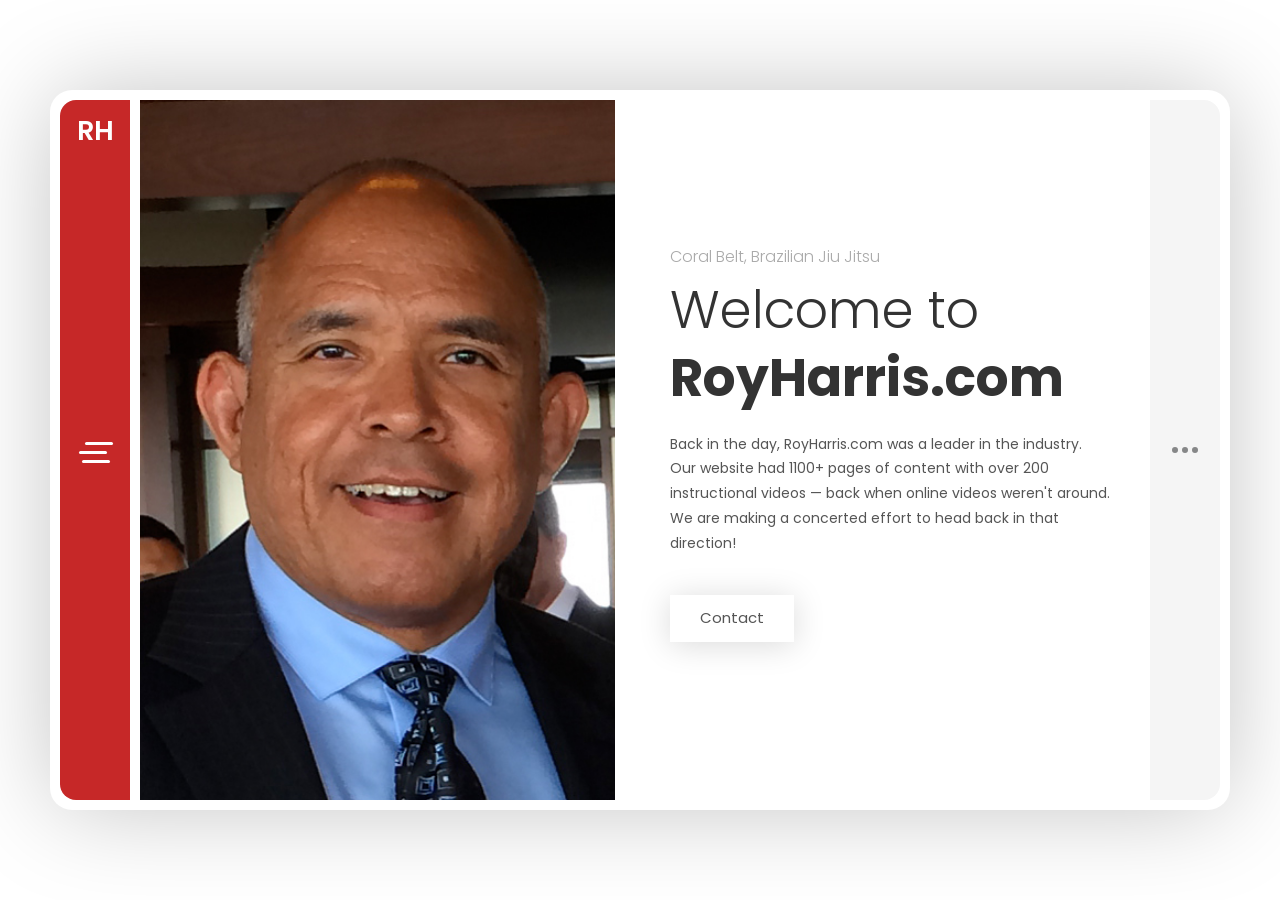
==== Alan - vCard Template/Light/2/index.html @ 93ac17ba "Roy Harris website - customized vCard template with deep crimson accent, real images, Vimeo videos, " ====
<!DOCTYPE html>
<html lang="en" class="no-js">
  <head>
    <meta charset="UTF-8" />
    <meta http-equiv="X-UA-Compatible" content="IE=edge"> 
    <title>Roy Harris | Martial Arts & Self-Defense</title>
    <meta name="viewport" content="width=device-width, initial-scale=1, maximum-scale=1, user-scalable=no">
    <meta name="description" content="Roy Harris - Coral Belt Brazilian Jiu Jitsu, Self-Defense Expert, and Kalis Ilustrisimo Practitioner. Private lessons, online coaching, and international seminars." />
    <meta name="keywords" content="roy harris, brazilian jiu jitsu, self-defense, kalis ilustrisimo, martial arts, private lessons, seminars" />
    <meta name="author" content="Roy Harris" />
    <link rel="shortcut icon" href="favicon.ico">

    <link rel="stylesheet" href="css/normalize.css" type="text/css">
    <link rel="stylesheet" href="css/bootstrap.min.css" type="text/css">
    <link rel="stylesheet" href="css/animations.css" type="text/css">
    <link rel="stylesheet" href="css/owl.carousel.css" type="text/css">
    <link rel="stylesheet" href="css/magnific-popup.css" type="text/css">
    <link rel="stylesheet" href="css/dlmenu.css" type="text/css">
    <link rel="stylesheet" href="css/main.css" type="text/css">
  </head>

  <body>

    <div class="lm-animated-bg"></div>
    
    <!-- Loading animation -->
    <div class="preloader">
      <div class="preloader-animation">
        <div class="preloader-spinner">
        </div>
      </div>
    </div>
    <!-- /Loading animation -->

    <!-- Page Wrapper -->
    <div class="page-wrapper bg-move-effect">
      <div class="page-content site-content">

        <!-- Site Header -->
        <header id="site_header" class="header">
          <div class="header-content">
            <!-- Menu Button Icon -->
            <div class="menu-button">
              <span></span>
              <span></span>
              <span></span>
            </div>
            <!-- /Menu Button Icon -->
                
            <!-- Personal Photo or Site Logo -->
            <!--<div class="header-photo">
              <a href="#">
                <img src="./img/profile_img.jpg" alt="image">
              </a>
            </div>-->
            <!-- /Personal Photo or Site Logo -->

            <!-- Text Logo -->
            <div class="header-titles">
              <a href="#">
                <h2>RH</h2>
              </a>
            </div>
            <!-- Text Logo -->
          </div>
          
          <!-- Site Main Menu & Profile Card -->
          <div class="site-menu profile-card-on flex-v-align dl-menuwrapper">
            <!-- Profile Card -->
            <div class="profile-card flex-v-align">
              <div class="profile-card-block">
                <!-- Profile Photo -->
                <div class="profile-img">
                  <a href="#">
                    <img src="./img/profile_img.jpg" alt="image">
                  </a>
                </div>
                <!-- /Profile Photo -->
                
                <!-- Profile Titles -->
                <a href="#">
                  <h3 class="site-title">Roy Harris</h3>
                </a>
                            
                <h5 class="site-subtitle">Coral Belt, Brazilian Jiu Jitsu</h5>
                <!-- /Profile Titles -->
                
                <!-- Social Links -->
                <div class="social-links">
                  <ul>
                    <li>
                      <a href="https://www.facebook.com/RoyHarrisBJJ/" target="_blank">
                        <i class="fab fa-facebook-f"></i>
                      </a>
                    </li>
                    
                    <li>
                      <a href="https://www.instagram.com/royharrisbjj/" target="_blank">
                        <i class="fab fa-instagram"></i>
                      </a>
                    </li>
                    
                    <li>
                      <a href="https://www.youtube.com/@RoyHarrisBJJ" target="_blank">
                        <i class="fab fa-youtube"></i>
                      </a>
                    </li>
                  </ul>
                </div>
                <!-- /Social Links -->
              </div>
            </div>
            <!-- /Profile Card -->

            <!-- Main Menu -->
            <ul class="alan-classic-menu main-menu dl-menu dl-menuopen">
              <li class="menu-item current-menu-item">
                <a href="index.html">About</a>
              </li>
              
              <li class="menu-item">
                <a href="services.html">Services</a>
              </li>

              <li class="menu-item">
                <a href="videos.html">Videos</a>
              </li>

              <li class="menu-item">
                <a href="blog.html">Blog</a>
              </li>

              <li class="menu-item">
                <a href="resources.html">Resources</a>
              </li>
              
              <li class="menu-item">
                <a href="contact.html">Contact</a>
              </li>
            </ul>
            <!-- /Main Menu -->
          </div>
          <!-- /Site Main Menu & Profile Card -->
        </header>
        <!-- /Site Header -->

        <!-- Right Sidebar -->
        <div class="r-sidebar">
          <div class="sidebar-button">
            <span></span>
            <span></span>
            <span></span>
          </div>
        </div>
        
        <div id="blog-sidebar" class="blog-sidebar">
          <div class="blog-sidebar-content clearfix">
            <div class="sidebar-item">
              <div class="sidebar-title">
                <h4>Recent Posts</h4>
              </div>
              <ul>
                <li>
                  <a href="https://www.royharris.com/jeet-kune-do-private-lesson-example-part-one/">Jeet Kune Do Private Lesson Example, Part One</a>
                </li>
              </ul>
            </div>

            <div class="sidebar-item">
              <div class="sidebar-title">
                <h4>Categories</h4>
              </div>
              
              <ul>
                <li class="cat-item">
                  <a href="#">Kalis Ilustrisimo</a>
                </li>
                
                <li class="cat-item">
                  <a href="#">Jeet Kune Do</a>
                </li>

                <li class="cat-item">
                  <a href="#">Brazilian Jiu Jitsu</a>
                </li>
                
                <li class="cat-item">
                  <a href="#">Arrest & Control</a>
                </li>

                <li class="cat-item">
                  <a href="#">Functional Fitness</a>
                </li>

                <li class="cat-item">
                  <a href="#">Self-Defense</a>
                </li>
              </ul>

            </div>

          </div>
        </div>
        <!-- /Right Sidebar -->

        <!-- Page Content -->
        <div class="content-area single-page-area" data-animation="animated-section-rotateRoomBottomIn">
          <div class="single-page-content">
            <div class="content-wrapper">
              <!-- About Me Section -->
              <section>      
                <div class="section-content vcentered home-page-third-style">

                  <div id="home_content_1" class="home-content">
                    <div class="row flex-v-align">
                      <div class="col-sm-12 without-padding col-md-6 col-lg-6">
                        <div class="home-photo">
                          <div class="hp-inner" style="background-image: url(./img/profile_img.jpg)"></div>
                        </div>
                      </div>


                      <div class="col-sm-12 col-md-6 col-lg-6">
                        <div class="home-text">
                          <div class="owl-carousel text-rotation">                                    
                            <div class="item">
                              <h4>Coral Belt, Brazilian Jiu Jitsu</h4>
                            </div>
                            
                            <div class="item">
                              <h4>Self-Defense Expert</h4>
                            </div>

                            <div class="item">
                              <h4>Kalis Ilustrisimo Practitioner</h4>
                            </div>
                          </div>
                          
                          <h1><span>Welcome to</span> RoyHarris.com</h1>
                          <p>Back in the day, RoyHarris.com was a leader in the industry. Our website had 1100+ pages of content with over 200 instructional videos — back when online videos weren't around. We are making a concerted effort to head back in that direction!</p>
                      
                          <div class="home-buttons">
                            <a href="contact.html" class="btn btn-secondary">Contact</a>
                          </div>
                        </div>
                      </div>
                    </div>
                  </div>
                </div>
              </section>
              <!-- /About Me Section -->

              <!-- What I DO / Services Section -->
              <section>
                <!-- Add White Space -->
                <div class="p-50"></div>
                <!-- /Add White Space -->

                <div class="row">
                  <div class="col-xs-12 col-sm-12">
                    <div class="block-title">
                      <h2>What I Do</h2>
                    </div>
                  </div>
                </div>

                <div class="row">
                  <div class="col-xs-12 col-sm-6">
                    <div class="info-list-w-icon">
                      <div class="info-block-w-icon">
                        <div class="ci-icon">
                          <i class="lnr lnr-star"></i>
                        </div>

                        <div class="ci-text">
                          <h4>Face-to-Face Lessons</h4>
                          <p>I teach private & semi-private lessons at my private training facility, in clients' homes as well as in their places of business.</p>
                        </div>
                      </div>
                    </div>

                    <div class="info-list-w-icon">
                      <div class="info-block-w-icon">
                        <div class="ci-icon">
                          <i class="lnr lnr-laptop-phone"></i>
                        </div>
                        
                        <div class="ci-text">
                          <h4>Online Lessons</h4>
                          <p>I teach private & semi-private lessons online through a variety of video formats (e.g. Messenger, Zoom, WhatsApp, etc.). Topic & length are always chosen by the client.</p>
                        </div>
                      </div>
                    </div>
                  </div>

                  <div class="col-xs-12 col-sm-6">
                    <div class="info-list-w-icon">
                      <div class="info-block-w-icon">
                        <div class="ci-icon">
                          <i class="lnr lnr-users"></i>
                        </div>

                        <div class="ci-text">
                          <h4>Local & International Seminars</h4>
                          <p>To date, I have taught 793 seminars in 24 countries — on JKD, Combatives, Arrest & Control, Jiu Jitsu, Kalis Ilustrisimo, etc.</p>
                        </div>
                      </div>
                    </div>

                    <div class="info-list-w-icon">
                      <div class="info-block-w-icon">
                        <div class="ci-icon">
                          <i class="lnr lnr-bubble"></i>
                        </div>

                        <div class="ci-text">
                          <h4>Consultations</h4>
                          <p>Consultations are done one-on-one as well as with larger groups. I address specific problems & together we come up with practical solutions.</p>
                        </div>
                      </div>
                    </div>
                  </div>
                </div>
              </section>
              <!-- /What I DO / Services Section -->

              <!-- Testimonials Section -->
              <section>
                <!-- Add White Space -->
                <div class="p-10"></div>
                <!-- /Add White Space -->

                <div class="row">
                  <div class="col-xs-12 col-sm-12">
                    <div class="block-title">
                      <h2>What Students & Clients Say</h2>
                    </div>
                  </div>
                </div>

                <div class="row">
                  <div class="col-xs-12 col-sm-12">        
                    <div id="testimonials_be6bf74" class="testimonials owl-carousel loop-off autoplay-off" data-mobile-items="1" data-tablet-items="2" data-items="2">

                      <div class="testimonial testimonial-item">
                        <div class="testimonial-content">
                          <div class="testimonial-picture">
                            <img src="./img/testimonials/testimonial-1.jpg" alt="Dan Inosanto"/>
                          </div>              

                          <div class="testimonial-text">
                            <p>I have had the privilege of training privately under ROY HARRIS on and off for the past 15 years. He has trained me in Brazilian Jiu Jitsu and in the ILUSTRISIMO SYSTEM of KALI. I found him a patient teacher and detailed instructor in both arts that he teaches. I would highly recommend him and his martial art material to anyone.</p>
                          </div>

                          <div class="testimonial-author-info">
                            <h5 class="testimonial-author">Dan Inosanto</h5>
                            <p class="testimonial-firm">
                              <a href="#" target="_blank">Head Instructor, Inosanto Academy</a>
                            </p>
                          </div>

                          <div class="testimonial-icon">
                            <i class="fa fa-quote-left"></i>
                          </div>

                          <div class="testimonial-icon-big">
                            <i class="fa fa-quote-right"></i>
                          </div>
                        </div>
                      </div>

                      <div class="testimonial testimonial-item">
                        <div class="testimonial-content">
                          <div class="testimonial-picture">
                            <img src="./img/testimonials/testimonial-2.jpg" alt="Jordan Mein"/>
                          </div>

                          <div class="testimonial-text">
                            <p>I have had the great opportunity to learn from Mr. Harris for the past 12 years through seminars, private lessons and MMA camps. I have implemented numerous of his training ideas and methods into my martial arts training regiment. These ideas and methods have made a positive impact on my martial arts journey.</p>
                          </div>

                          <div class="testimonial-author-info">
                            <h5 class="testimonial-author">Jordan Mein</h5>
                            <p class="testimonial-firm">
                              <a href="#" target="_blank">MMA Fighter, RITC, UFC and Bellator</a>
                            </p>
                          </div>

                          <div class="testimonial-icon">
                            <i class="fa fa-quote-left"></i>
                          </div>

                          <div class="testimonial-icon-big">
                              <i class="fa fa-quote-right"></i>
                          </div>
                        </div>
                      </div>

                      <div class="testimonial testimonial-item">
                        <div class="testimonial-content">
                          <div class="testimonial-picture">
                            <img src="./img/testimonials/testimonial-3.jpg" alt="Isis Torres"/>
                          </div>              

                          <div class="testimonial-text">
                            <p>As a female Jiu Jitsu practitioner, I often struggle in sparring because the majority of my training partners are bigger and stronger males. Trying to escape their hold-downs, control them from the major control positions, or finish them with a submission can be extremely difficult. But thanks to Mr. Harris's training and advice, I have made a lot of progress in this last year!</p>
                          </div>

                          <div class="testimonial-author-info">
                            <h5 class="testimonial-author">Isis Torres</h5>
                            <p class="testimonial-firm">
                              <a href="#" target="_blank">Owner, Chief Instructor, Sakura Jiu Jitsu Academy</a>
                            </p>
                          </div>

                          <div class="testimonial-icon">
                            <i class="fa fa-quote-left"></i>
                          </div>

                          <div class="testimonial-icon-big">
                            <i class="fa fa-quote-right"></i>
                          </div>
                        </div>
                      </div>

                    </div>

                  </div>
                </div>

              </section>
              <!-- /Testimonials Section -->

<!-- Clients Section Removed -->

              <!-- Fun Facts Section -->
              <section>
                <!-- Add White Space -->
                <div class="p-30"></div>
                <!-- /Add White Space -->

                <div class="row">
                  <div class="col-xs-12 col-sm-12">
                    <div class="block-title">
                      <h2>Fun Facts</h2>
                    </div>
                  </div>
                </div>

                <div class="row">
                  <div class="col-xs-12 col-sm-4">
                    <div class="fun-fact">
                      <div class="fun-fact-icon">
                        <i class="lnr lnr-graduation-hat"></i>
                      </div>
                      <span class="fun-fact-block-value">27</span>
                      <h4>Styles Trained</h4>
                    </div>
                  </div>

                  <div class="col-xs-12 col-sm-4">
                    <div class="fun-fact">
                      <div class="fun-fact-icon">
                        <i class="lnr lnr-users"></i>
                      </div>
                      <span class="fun-fact-block-value">793</span>
                      <h4>Seminars Taught</h4>
                    </div>
                  </div>

                  <div class="col-xs-12 col-sm-4">
                    <div class="fun-fact">
                      <div class="fun-fact-icon">
                        <i class="lnr lnr-earth"></i>
                      </div>
                      <span class="fun-fact-block-value">24</span>
                      <h4>Countries</h4>
                    </div>
                  </div>
                </div>
              </section>
              <!-- /Fun Facts Section -->
            
            </div>
          </div>

          <!-- /Footer -->
          <footer class="site-footer clearfix">
            <div class="footer-social">
              <ul class="footer-social-links">
                <li>
                  <a href="https://www.facebook.com/RoyHarrisBJJ/" target="_blank">Facebook</a>
                </li>
                <li>
                  <a href="https://www.instagram.com/royharrisbjj/" target="_blank">Instagram</a>
                </li>
                <li>
                  <a href="https://www.youtube.com/@RoyHarrisBJJ" target="_blank">YouTube</a>
                </li>
              </ul>
            </div>
        
            <div class="footer-copyrights">
              <p>&copy; 2024 Roy Harris. All Rights Reserved.</p>
            </div>
          </footer>
          <!-- /Footer -->
        </div>
        <!-- /Page Content -->
      </div>
    </div>
    <!-- /Page Wrapper -->

    <script src="js/jquery-2.1.3.min.js"></script>
    <script src="js/modernizr.custom.js"></script>
    <script src="js/imagesloaded.pkgd.min.js"></script>
    <script src='https://www.google.com/recaptcha/api.js'></script>
    <script src="js/bootstrap.min.js"></script>
    <script src='js/jquery.shuffle.min.js'></script>
    <script src='js/masonry.pkgd.min.js'></script>
    <script src='js/owl.carousel.min.js'></script>
    <script src="js/jquery.magnific-popup.min.js"></script>
    <script src="js/jquery.dlmenu.js"></script>
    <script src="js/validator.js"></script>
    <script src="js/main.js"></script>
  </body>
</html>
---- Alan - vCard Template/Light/2/css/animations.css ----
/* animation sets */

/* move from / to  */

.animated-section-moveToLeft {
	-webkit-animation: moveToLeft .6s ease both;
	animation: moveToLeft .6s ease both;
}

.animated-section-moveFromLeft {
	-webkit-animation: moveFromLeft .6s ease both;
	animation: moveFromLeft .6s ease both;
}

.animated-section-moveToRight {
	-webkit-animation: moveToRight .6s ease both;
	animation: moveToRight .6s ease both;
}

.animated-section-moveFromRight {
	-webkit-animation: moveFromRight .6s ease both;
	animation: moveFromRight .6s ease both;
}

.animated-section-moveToTop {
	-webkit-animation: moveToTop .6s ease both;
	animation: moveToTop .6s ease both;
}

.animated-section-moveFromTop {
	-webkit-animation: moveFromTop .6s ease both;
	animation: moveFromTop .6s ease both;
}

.animated-section-moveToBottom {
	-webkit-animation: moveToBottom .6s ease both;
	animation: moveToBottom .6s ease both;
}

.animated-section-moveFromBottom {
	-webkit-animation: moveFromBottom .6s ease both;
	animation: moveFromBottom .6s ease both;
}

/* fade */

.animated-section-fade {
	-webkit-animation: fade .7s ease both;
	animation: fade .7s ease both;
}

/* move from / to and fade */

.animated-section-moveToLeftFade {
	-webkit-animation: moveToLeftFade .7s ease both;
	animation: moveToLeftFade .7s ease both;
}

.animated-section-moveFromLeftFade {
	-webkit-animation: moveFromLeftFade .7s ease both;
	animation: moveFromLeftFade .7s ease both;
}

.animated-section-moveToRightFade {
	-webkit-animation: moveToRightFade .7s ease both;
	animation: moveToRightFade .7s ease both;
}

.animated-section-moveFromRightFade {
	-webkit-animation: moveFromRightFade .7s ease both;
	animation: moveFromRightFade .7s ease both;
}

.animated-section-moveToTopFade {
	-webkit-animation: moveToTopFade .7s ease both;
	animation: moveToTopFade .7s ease both;
}

.animated-section-moveFromTopFade {
	-webkit-animation: moveFromTopFade .7s ease both;
	animation: moveFromTopFade .7s ease both;
}

.animated-section-moveToBottomFade {
	-webkit-animation: moveToBottomFade .7s ease both;
	animation: moveToBottomFade .7s ease both;
}

.animated-section-moveFromBottomFade {
	-webkit-animation: moveFromBottomFade .7s ease both;
	animation: moveFromBottomFade .7s ease both;
}

/* move to with different easing */

.animated-section-moveToLeftEasing {
	-webkit-animation: moveToLeft .7s ease-in-out both;
	animation: moveToLeft .7s ease-in-out both;
}
.animated-section-moveToRightEasing {
	-webkit-animation: moveToRight .7s ease-in-out both;
	animation: moveToRight .7s ease-in-out both;
}
.animated-section-moveToTopEasing {
	-webkit-animation: moveToTop .7s ease-in-out both;
	animation: moveToTop .7s ease-in-out both;
}
.animated-section-moveToBottomEasing {
	-webkit-animation: moveToBottom .7s ease-in-out both;
	animation: moveToBottom .7s ease-in-out both;
}

/********************************* keyframes **************************************/

/* move from / to  */

@-webkit-keyframes moveToLeft {
	from { }
	to { -webkit-transform: translateX(-100%); }
}
@keyframes moveToLeft {
	from { }
	to { -webkit-transform: translateX(-100%); transform: translateX(-100%); }
}

@-webkit-keyframes moveFromLeft {
	from { -webkit-transform: translateX(-100%); }
}
@keyframes moveFromLeft {
	from { -webkit-transform: translateX(-100%); transform: translateX(-100%); }
}

@-webkit-keyframes moveToRight { 
	from { }
	to { -webkit-transform: translateX(100%); }
}
@keyframes moveToRight { 
	from { }
	to { -webkit-transform: translateX(100%); transform: translateX(100%); }
}

@-webkit-keyframes moveFromRight {
	from { -webkit-transform: translateX(100%); }
}
@keyframes moveFromRight {
	from { -webkit-transform: translateX(100%); transform: translateX(100%); }
}

@-webkit-keyframes moveToTop {
	from { }
	to { -webkit-transform: translateY(-100%); }
}
@keyframes moveToTop {
	from { }
	to { -webkit-transform: translateY(-100%); transform: translateY(-100%); }
}

@-webkit-keyframes moveFromTop {
	from { -webkit-transform: translateY(-100%); }
}
@keyframes moveFromTop {
	from { -webkit-transform: translateY(-100%); transform: translateY(-100%); }
}

@-webkit-keyframes moveToBottom {
	from { }
	to { -webkit-transform: translateY(100%); }
}
@keyframes moveToBottom {
	from { }
	to { -webkit-transform: translateY(100%); transform: translateY(100%); }
}

@-webkit-keyframes moveFromBottom {
	from { -webkit-transform: translateY(100%); }
}
@keyframes moveFromBottom {
	from { -webkit-transform: translateY(100%); transform: translateY(100%); }
}

/* fade */

@-webkit-keyframes fade {
	from { }
	to { opacity: 0.3; }
}
@keyframes fade {
	from { }
	to { opacity: 0.3; }
}

/* move from / to and fade */

@-webkit-keyframes moveToLeftFade {
	from { }
	to { opacity: 0.3; -webkit-transform: translateX(-100%); }
}
@keyframes moveToLeftFade {
	from { }
	to { opacity: 0.3; -webkit-transform: translateX(-100%); transform: translateX(-100%); }
}

@-webkit-keyframes moveFromLeftFade {
	from { opacity: 0.3; -webkit-transform: translateX(-100%); }
}
@keyframes moveFromLeftFade {
	from { opacity: 0.3; -webkit-transform: translateX(-100%); transform: translateX(-100%); }
}

@-webkit-keyframes moveToRightFade {
	from { }
	to { opacity: 0.3; -webkit-transform: translateX(100%); }
}
@keyframes moveToRightFade {
	from { }
	to { opacity: 0.3; -webkit-transform: translateX(100%); transform: translateX(100%); }
}

@-webkit-keyframes moveFromRightFade {
	from { opacity: 0.3; -webkit-transform: translateX(100%); }
}
@keyframes moveFromRightFade {
	from { opacity: 0.3; -webkit-transform: translateX(100%); transform: translateX(100%); }
}

@-webkit-keyframes moveToTopFade {
	from { }
	to { opacity: 0.3; -webkit-transform: translateY(-100%); }
}
@keyframes moveToTopFade {
	from { }
	to { opacity: 0.3; -webkit-transform: translateY(-100%); transform: translateY(-100%); }
}

@-webkit-keyframes moveFromTopFade {
	from { opacity: 0.3; -webkit-transform: translateY(-100%); }
}
@keyframes moveFromTopFade {
	from { opacity: 0.3; -webkit-transform: translateY(-100%); transform: translateY(-100%); }
}

@-webkit-keyframes moveToBottomFade {
	from { }
	to { opacity: 0.3; -webkit-transform: translateY(100%); }
}
@keyframes moveToBottomFade {
	from { }
	to { opacity: 0.3; -webkit-transform: translateY(100%); transform: translateY(100%); }
}

@-webkit-keyframes moveFromBottomFade {
	from { opacity: 0.3; -webkit-transform: translateY(100%); }
}
@keyframes moveFromBottomFade {
	from { opacity: 0.3; -webkit-transform: translateY(100%); transform: translateY(100%); }
}

/* scale and fade */

.animated-section-scaleDown {
	-webkit-animation: scaleDown .7s ease both;
	animation: scaleDown .7s ease both;
}

.animated-section-scaleUp {
	-webkit-animation: scaleUp .7s ease both;
	animation: scaleUp .7s ease both;
}

.animated-section-scaleUpDown {
	-webkit-animation: scaleUpDown .5s ease both;
	animation: scaleUpDown .5s ease both;
}

.animated-section-scaleDownUp {
	-webkit-animation: scaleDownUp .5s ease both;
	animation: scaleDownUp .5s ease both;
}

.animated-section-scaleDownCenter {
	-webkit-animation: scaleDownCenter .4s ease-in both;
	animation: scaleDownCenter .4s ease-in both;
}

.animated-section-scaleUpCenter {
	-webkit-animation: scaleUpCenter .4s ease-out both;
	animation: scaleUpCenter .4s ease-out both;
}

/********************************* keyframes **************************************/

/* scale and fade */

@-webkit-keyframes scaleDown {
	from { }
	to { opacity: 0; -webkit-transform: scale(.8); }
}
@keyframes scaleDown {
	from { }
	to { opacity: 0; -webkit-transform: scale(.8); transform: scale(.8); }
}

@-webkit-keyframes scaleUp {
	from { opacity: 0; -webkit-transform: scale(.8); }
}
@keyframes scaleUp {
	from { opacity: 0; -webkit-transform: scale(.8); transform: scale(.8); }
}

@-webkit-keyframes scaleUpDown {
	from { opacity: 0; -webkit-transform: scale(1.2); }
}
@keyframes scaleUpDown {
	from { opacity: 0; -webkit-transform: scale(1.2); transform: scale(1.2); }
}

@-webkit-keyframes scaleDownUp {
	from { }
	to { opacity: 0; -webkit-transform: scale(1.2); }
}
@keyframes scaleDownUp {
	from { }
	to { opacity: 0; -webkit-transform: scale(1.2); transform: scale(1.2); }
}

@-webkit-keyframes scaleDownCenter {
	from { }
	to { opacity: 0; -webkit-transform: scale(.7); }
}
@keyframes scaleDownCenter {
	from { }
	to { opacity: 0; -webkit-transform: scale(.7); transform: scale(.7); }
}

@-webkit-keyframes scaleUpCenter {
	from { opacity: 0; -webkit-transform: scale(.7); }
}
@keyframes scaleUpCenter {
	from { opacity: 0; -webkit-transform: scale(.7); transform: scale(.7); }
}

/* rotate sides first and scale */

.animated-section-rotateRightSideFirst {
	-webkit-transform-origin: 0% 50%;
	transform-origin: 0% 50%;
	-webkit-animation: rotateRightSideFirst .8s both ease-in;
	animation: rotateRightSideFirst .8s both ease-in;
}
.animated-section-rotateLeftSideFirst {
	-webkit-transform-origin: 100% 50%;
	transform-origin: 100% 50%;
	-webkit-animation: rotateLeftSideFirst .8s both ease-in;
	animation: rotateLeftSideFirst .8s both ease-in;
}
.animated-section-rotateTopSideFirst {
	-webkit-transform-origin: 50% 100%;
	transform-origin: 50% 100%;
	-webkit-animation: rotateTopSideFirst .8s both ease-in;
	animation: rotateTopSideFirst .8s both ease-in;
}
.animated-section-rotateBottomSideFirst {
	-webkit-transform-origin: 50% 0%;
	transform-origin: 50% 0%;
	-webkit-animation: rotateBottomSideFirst .8s both ease-in;
	animation: rotateBottomSideFirst .8s both ease-in;
}

/* flip */

.animated-section-flipOutRight {
	-webkit-transform-origin: 50% 50%;
	transform-origin: 50% 50%;
	-webkit-animation: flipOutRight .5s both ease-in;
	animation: flipOutRight .5s both ease-in;
}
.animated-section-flipInLeft {
	-webkit-transform-origin: 50% 50%;
	transform-origin: 50% 50%;
	-webkit-animation: flipInLeft .5s both ease-out;
	animation: flipInLeft .5s both ease-out;
}
.animated-section-flipOutLeft {
	-webkit-transform-origin: 50% 50%;
	transform-origin: 50% 50%;
	-webkit-animation: flipOutLeft .5s both ease-in;
	animation: flipOutLeft .5s both ease-in;
}
.animated-section-flipInRight {
	-webkit-transform-origin: 50% 50%;
	transform-origin: 50% 50%;
	-webkit-animation: flipInRight .5s both ease-out;
	animation: flipInRight .5s both ease-out;
}
.animated-section-flipOutTop {
	-webkit-transform-origin: 50% 50%;
	transform-origin: 50% 50%;
	-webkit-animation: flipOutTop .5s both ease-in;
	animation: flipOutTop .5s both ease-in;
}
.animated-section-flipInBottom {
	-webkit-transform-origin: 50% 50%;
	transform-origin: 50% 50%;
	-webkit-animation: flipInBottom .5s both ease-out;
	animation: flipInBottom .5s both ease-out;
}
.animated-section-flipOutBottom {
	-webkit-transform-origin: 50% 50%;
	transform-origin: 50% 50%;
	-webkit-animation: flipOutBottom .5s both ease-in;
	animation: flipOutBottom .5s both ease-in;
}
.animated-section-flipInTop {
	-webkit-transform-origin: 50% 50%;
	transform-origin: 50% 50%;
	-webkit-animation: flipInTop .5s both ease-out;
	animation: flipInTop .5s both ease-out;
}

/* rotate fall */

.animated-section-rotateFall {
	-webkit-transform-origin: 0% 0%;
	transform-origin: 0% 0%;
	-webkit-animation: rotateFall 1s both ease-in;
	animation: rotateFall 1s both ease-in;
}

/* rotate newspaper */
.animated-section-rotateOutNewspaper {
	-webkit-transform-origin: 50% 50%;
	transform-origin: 50% 50%;
	-webkit-animation: rotateOutNewspaper .5s both ease-in;
	animation: rotateOutNewspaper .5s both ease-in;
}
.animated-section-rotateInNewspaper {
	-webkit-transform-origin: 50% 50%;
	transform-origin: 50% 50%;
	-webkit-animation: rotateInNewspaper .5s both ease-out;
	animation: rotateInNewspaper .5s both ease-out;
}

/* push */
.animated-section-rotatePushLeft {
	-webkit-transform-origin: 0% 50%;
	transform-origin: 0% 50%;
	-webkit-animation: rotatePushLeft .8s both ease;
	animation: rotatePushLeft .8s both ease;
}
.animated-section-rotatePushRight {
	-webkit-transform-origin: 100% 50%;
	transform-origin: 100% 50%;
	-webkit-animation: rotatePushRight .8s both ease;
	animation: rotatePushRight .8s both ease;
}
.animated-section-rotatePushTop {
	-webkit-transform-origin: 50% 0%;
	transform-origin: 50% 0%;
	-webkit-animation: rotatePushTop .8s both ease;
	animation: rotatePushTop .8s both ease;
}
.animated-section-rotatePushBottom {
	-webkit-transform-origin: 50% 100%;
	transform-origin: 50% 100%;
	-webkit-animation: rotatePushBottom .8s both ease;
	animation: rotatePushBottom .8s both ease;
}

/* pull */
.animated-section-rotatePullRight {
	-webkit-transform-origin: 100% 50%;
	transform-origin: 100% 50%;
	-webkit-animation: rotatePullRight .5s both ease;
	animation: rotatePullRight .5s both ease;
}
.animated-section-rotatePullLeft {
	-webkit-transform-origin: 0% 50%;
	transform-origin: 0% 50%;
	-webkit-animation: rotatePullLeft .5s both ease;
	animation: rotatePullLeft .5s both ease;
}
.animated-section-rotatePullTop {
	-webkit-transform-origin: 50% 0%;
	transform-origin: 50% 0%;
	-webkit-animation: rotatePullTop .5s both ease;
	animation: rotatePullTop .5s both ease;
}
.animated-section-rotatePullBottom {
	-webkit-transform-origin: 50% 100%;
	transform-origin: 50% 100%;
	-webkit-animation: rotatePullBottom .5s both ease;
	animation: rotatePullBottom .5s both ease;
}

/* fold */
.animated-section-rotateFoldRight {
	-webkit-transform-origin: 0% 50%;
	transform-origin: 0% 50%;
	-webkit-animation: rotateFoldRight .7s both ease;
	animation: rotateFoldRight .7s both ease;
}
.animated-section-rotateFoldLeft {
	-webkit-transform-origin: 100% 50%;
	transform-origin: 100% 50%;
	-webkit-animation: rotateFoldLeft .7s both ease;
	animation: rotateFoldLeft .7s both ease;
}
.animated-section-rotateFoldTop {
	-webkit-transform-origin: 50% 100%;
	transform-origin: 50% 100%;
	-webkit-animation: rotateFoldTop .7s both ease;
	animation: rotateFoldTop .7s both ease;
}
.animated-section-rotateFoldBottom {
	-webkit-transform-origin: 50% 0%;
	transform-origin: 50% 0%;
	-webkit-animation: rotateFoldBottom .7s both ease;
	animation: rotateFoldBottom .7s both ease;
}

/* unfold */
.animated-section-rotateUnfoldLeft {
	-webkit-transform-origin: 100% 50%;
	transform-origin: 100% 50%;
	-webkit-animation: rotateUnfoldLeft .7s both ease;
	animation: rotateUnfoldLeft .7s both ease;
}
.animated-section-rotateUnfoldRight {
	-webkit-transform-origin: 0% 50%;
	transform-origin: 0% 50%;
	-webkit-animation: rotateUnfoldRight .7s both ease;
	animation: rotateUnfoldRight .7s both ease;
}
.animated-section-rotateUnfoldTop {
	-webkit-transform-origin: 50% 100%;
	transform-origin: 50% 100%;
	-webkit-animation: rotateUnfoldTop .7s both ease;
	animation: rotateUnfoldTop .7s both ease;
}
.animated-section-rotateUnfoldBottom {
	-webkit-transform-origin: 50% 0%;
	transform-origin: 50% 0%;
	-webkit-animation: rotateUnfoldBottom .7s both ease;
	animation: rotateUnfoldBottom .7s both ease;
}

/* room walls */
.animated-section-rotateRoomLeftOut {
	-webkit-transform-origin: 100% 50%;
	transform-origin: 100% 50%;
	-webkit-animation: rotateRoomLeftOut .8s both ease;
	animation: rotateRoomLeftOut .8s both ease;
}
.animated-section-rotateRoomLeftIn {
	-webkit-transform-origin: 0% 50%;
	transform-origin: 0% 50%;
	-webkit-animation: rotateRoomLeftIn .8s both ease;
	animation: rotateRoomLeftIn .8s both ease;
}
.animated-section-rotateRoomRightOut {
	-webkit-transform-origin: 0% 50%;
	transform-origin: 0% 50%;
	-webkit-animation: rotateRoomRightOut .8s both ease;
	animation: rotateRoomRightOut .8s both ease;
}
.animated-section-rotateRoomRightIn {
	-webkit-transform-origin: 100% 50%;
	transform-origin: 100% 50%;
	-webkit-animation: rotateRoomRightIn .8s both ease;
	animation: rotateRoomRightIn .8s both ease;
}
.animated-section-rotateRoomTopOut {
	-webkit-transform-origin: 50% 100%;
	transform-origin: 50% 100%;
	-webkit-animation: rotateRoomTopOut .8s both ease;
	animation: rotateRoomTopOut .8s both ease;
}
.animated-section-rotateRoomTopIn {
	-webkit-transform-origin: 50% 0%;
	transform-origin: 50% 0%;
	-webkit-animation: rotateRoomTopIn .8s both ease;
	animation: rotateRoomTopIn .8s both ease;
}
.animated-section-rotateRoomBottomOut {
	-webkit-transform-origin: 50% 0%;
	transform-origin: 50% 0%;
	-webkit-animation: rotateRoomBottomOut .8s both ease;
	animation: rotateRoomBottomOut .8s both ease;
}
.animated-section-rotateRoomBottomIn {
	-webkit-transform-origin: 50% 100%;
	transform-origin: 50% 100%;
	-webkit-animation: rotateRoomBottomIn .8s both ease;
	animation: rotateRoomBottomIn .8s both ease;
}

/* cube */
.animated-section-rotateCubeLeftOut {
	-webkit-transform-origin: 100% 50%;
	transform-origin: 100% 50%;
	-webkit-animation: rotateCubeLeftOut .6s both ease-in;
	animation: rotateCubeLeftOut .6s both ease-in;
}
.animated-section-rotateCubeLeftIn {
	-webkit-transform-origin: 0% 50%;
	transform-origin: 0% 50%;
	-webkit-animation: rotateCubeLeftIn .6s both ease-in;
	animation: rotateCubeLeftIn .6s both ease-in;
}
.animated-section-rotateCubeRightOut {
	-webkit-transform-origin: 0% 50%;
	transform-origin: 0% 50%;
	-webkit-animation: rotateCubeRightOut .6s both ease-in;
	animation: rotateCubeRightOut .6s both ease-in;
}
.animated-section-rotateCubeRightIn {
	-webkit-transform-origin: 100% 50%;
	transform-origin: 100% 50%;
	-webkit-animation: rotateCubeRightIn .6s both ease-in;
	animation: rotateCubeRightIn .6s both ease-in;
}
.animated-section-rotateCubeTopOut {
	-webkit-transform-origin: 50% 100%;
	transform-origin: 50% 100%;
	-webkit-animation: rotateCubeTopOut .6s both ease-in;
	animation: rotateCubeTopOut .6s both ease-in;
}
.animated-section-rotateCubeTopIn {
	-webkit-transform-origin: 50% 0%;
	transform-origin: 50% 0%;
	-webkit-animation: rotateCubeTopIn .6s both ease-in;
	animation: rotateCubeTopIn .6s both ease-in;
}
.animated-section-rotateCubeBottomOut {
	-webkit-transform-origin: 50% 0%;
	transform-origin: 50% 0%;
	-webkit-animation: rotateCubeBottomOut .6s both ease-in;
	animation: rotateCubeBottomOut .6s both ease-in;
}
.animated-section-rotateCubeBottomIn {
	-webkit-transform-origin: 50% 100%;
	transform-origin: 50% 100%;
	-webkit-animation: rotateCubeBottomIn .6s both ease-in;
	animation: rotateCubeBottomIn .6s both ease-in;
}

/* carousel */
.animated-section-rotateCarouselLeftOut {
	-webkit-transform-origin: 100% 50%;
	transform-origin: 100% 50%;
	-webkit-animation: rotateCarouselLeftOut .8s both ease;
	animation: rotateCarouselLeftOut .8s both ease;
}
.animated-section-rotateCarouselLeftIn {
	-webkit-transform-origin: 0% 50%;
	transform-origin: 0% 50%;
	-webkit-animation: rotateCarouselLeftIn .8s both ease;
	animation: rotateCarouselLeftIn .8s both ease;
}
.animated-section-rotateCarouselRightOut {
	-webkit-transform-origin: 0% 50%;
	transform-origin: 0% 50%;
	-webkit-animation: rotateCarouselRightOut .8s both ease;
	animation: rotateCarouselRightOut .8s both ease;
}
.animated-section-rotateCarouselRightIn {
	-webkit-transform-origin: 100% 50%;
	transform-origin: 100% 50%;
	-webkit-animation: rotateCarouselRightIn .8s both ease;
	animation: rotateCarouselRightIn .8s both ease;
}
.animated-section-rotateCarouselTopOut {
	-webkit-transform-origin: 50% 100%;
	transform-origin: 50% 100%;
	-webkit-animation: rotateCarouselTopOut .8s both ease;
	animation: rotateCarouselTopOut .8s both ease;
}
.animated-section-rotateCarouselTopIn {
	-webkit-transform-origin: 50% 0%;
	transform-origin: 50% 0%;
	-webkit-animation: rotateCarouselTopIn .8s both ease;
	animation: rotateCarouselTopIn .8s both ease;
}
.animated-section-rotateCarouselBottomOut {
	-webkit-transform-origin: 50% 0%;
	transform-origin: 50% 0%;
	-webkit-animation: rotateCarouselBottomOut .8s both ease;
	animation: rotateCarouselBottomOut .8s both ease;
}
.animated-section-rotateCarouselBottomIn {
	-webkit-transform-origin: 50% 100%;
	transform-origin: 50% 100%;
	-webkit-animation: rotateCarouselBottomIn .8s both ease;
	animation: rotateCarouselBottomIn .8s both ease;
}

/* sides */
.animated-section-rotateSidesOut {
	-webkit-transform-origin: -50% 50%;
	transform-origin: -50% 50%;
	-webkit-animation: rotateSidesOut .5s both ease-in;
	animation: rotateSidesOut .5s both ease-in;
}
.animated-section-rotateSidesIn {
	-webkit-transform-origin: 150% 50%;
	transform-origin: 150% 50%;
	-webkit-animation: rotateSidesIn .5s both ease-out;
	animation: rotateSidesIn .5s both ease-out;
}

/* slide */
.animated-section-rotateSlideOut {
	-webkit-animation: rotateSlideOut 1s both ease;
	animation: rotateSlideOut 1s both ease;
}
.animated-section-rotateSlideIn {
	-webkit-animation: rotateSlideIn 1s both ease;
	animation: rotateSlideIn 1s both ease;
}

/********************************* keyframes **************************************/

/* rotate sides first and scale */

@-webkit-keyframes rotateRightSideFirst {
	0% { }
	40% { -webkit-transform: rotateY(15deg); opacity: .8; -webkit-animation-timing-function: ease-out; }
	100% { -webkit-transform: scale(0.8) translateZ(-200px); opacity:0; }
}
@keyframes rotateRightSideFirst {
	0% { }
	40% { -webkit-transform: rotateY(15deg); transform: rotateY(15deg); opacity: .8; -webkit-animation-timing-function: ease-out; animation-timing-function: ease-out; }
	100% { -webkit-transform: scale(0.8) translateZ(-200px); transform: scale(0.8) translateZ(-200px); opacity:0; }
}

@-webkit-keyframes rotateLeftSideFirst {
	0% { }
	40% { -webkit-transform: rotateY(-15deg); opacity: .8; -webkit-animation-timing-function: ease-out; }
	100% { -webkit-transform: scale(0.8) translateZ(-200px); opacity:0; }
}
@keyframes rotateLeftSideFirst {
	0% { }
	40% { -webkit-transform: rotateY(-15deg); transform: rotateY(-15deg); opacity: .8; -webkit-animation-timing-function: ease-out; animation-timing-function: ease-out; }
	100% { -webkit-transform: scale(0.8) translateZ(-200px); transform: scale(0.8) translateZ(-200px); opacity:0; }
}

@-webkit-keyframes rotateTopSideFirst {
	0% { }
	40% { -webkit-transform: rotateX(15deg); opacity: .8; -webkit-animation-timing-function: ease-out; }
	100% { -webkit-transform: scale(0.8) translateZ(-200px); opacity:0; }
}
@keyframes rotateTopSideFirst {
	0% { }
	40% { -webkit-transform: rotateX(15deg); transform: rotateX(15deg); opacity: .8; -webkit-animation-timing-function: ease-out; animation-timing-function: ease-out; }
	100% { -webkit-transform: scale(0.8) translateZ(-200px); transform: scale(0.8) translateZ(-200px); opacity:0; }
}

@-webkit-keyframes rotateBottomSideFirst {
	0% { }
	40% { -webkit-transform: rotateX(-15deg); opacity: .8; -webkit-animation-timing-function: ease-out; }
	100% { -webkit-transform: scale(0.8) translateZ(-200px); opacity:0; }
}
@keyframes rotateBottomSideFirst {
	0% { }
	40% { -webkit-transform: rotateX(-15deg); transform: rotateX(-15deg); opacity: .8; -webkit-animation-timing-function: ease-out; animation-timing-function: ease-out; }
	100% { -webkit-transform: scale(0.8) translateZ(-200px); transform: scale(0.8) translateZ(-200px); opacity:0; }
}

/* flip */

@-webkit-keyframes flipOutRight {
	from { }
	to { -webkit-transform: translateZ(-1000px) rotateY(90deg); opacity: 0.2; }
}
@keyframes flipOutRight {
	from { }
	to { -webkit-transform: translateZ(-1000px) rotateY(90deg); transform: translateZ(-1000px) rotateY(90deg); opacity: 0.2; }
}

@-webkit-keyframes flipInLeft {
	from { -webkit-transform: translateZ(-1000px) rotateY(-90deg); opacity: 0.2; }
}
@keyframes flipInLeft {
	from { -webkit-transform: translateZ(-1000px) rotateY(-90deg); transform: translateZ(-1000px) rotateY(-90deg); opacity: 0.2; }
}

@-webkit-keyframes flipOutLeft {
	from { }
	to { -webkit-transform: translateZ(-1000px) rotateY(-90deg); opacity: 0.2; }
}
@keyframes flipOutLeft {
	from { }
	to { -webkit-transform: translateZ(-1000px) rotateY(-90deg); transform: translateZ(-1000px) rotateY(-90deg); opacity: 0.2; }
}

@-webkit-keyframes flipInRight {
	from { -webkit-transform: translateZ(-1000px) rotateY(90deg); opacity: 0.2; }
}
@keyframes flipInRight {
	from { -webkit-transform: translateZ(-1000px) rotateY(90deg); transform: translateZ(-1000px) rotateY(90deg); opacity: 0.2; }
}

@-webkit-keyframes flipOutTop {
	from { }
	to { -webkit-transform: translateZ(-1000px) rotateX(90deg); opacity: 0.2; }
}
@keyframes flipOutTop {
	from { }
	to { -webkit-transform: translateZ(-1000px) rotateX(90deg); transform: translateZ(-1000px) rotateX(90deg); opacity: 0.2; }
}

@-webkit-keyframes flipInBottom {
	from { -webkit-transform: translateZ(-1000px) rotateX(-90deg); opacity: 0.2; }
}
@keyframes flipInBottom {
	from { -webkit-transform: translateZ(-1000px) rotateX(-90deg); transform: translateZ(-1000px) rotateX(-90deg); opacity: 0.2; }
}

@-webkit-keyframes flipOutBottom {
	from { }
	to { -webkit-transform: translateZ(-1000px) rotateX(-90deg); opacity: 0.2; }
}
@keyframes flipOutBottom {
	from { }
	to { -webkit-transform: translateZ(-1000px) rotateX(-90deg); transform: translateZ(-1000px) rotateX(-90deg); opacity: 0.2; }
}

@-webkit-keyframes flipInTop {
	from { -webkit-transform: translateZ(-1000px) rotateX(90deg); opacity: 0.2; }
}
@keyframes flipInTop {
	from { -webkit-transform: translateZ(-1000px) rotateX(90deg); transform: translateZ(-1000px) rotateX(90deg); opacity: 0.2; }
}

/* fall */

@-webkit-keyframes rotateFall {
	0% { -webkit-transform: rotateZ(0deg); }
	20% { -webkit-transform: rotateZ(10deg); -webkit-animation-timing-function: ease-out; }
	40% { -webkit-transform: rotateZ(17deg); }
	60% { -webkit-transform: rotateZ(16deg); }
	100% { -webkit-transform: translateY(100%) rotateZ(17deg); }
}
@keyframes rotateFall {
	0% { -webkit-transform: rotateZ(0deg); transform: rotateZ(0deg); }
	20% { -webkit-transform: rotateZ(10deg); transform: rotateZ(10deg); -webkit-animation-timing-function: ease-out; animation-timing-function: ease-out; }
	40% { -webkit-transform: rotateZ(17deg); transform: rotateZ(17deg); }
	60% { -webkit-transform: rotateZ(16deg); transform: rotateZ(16deg); }
	100% { -webkit-transform: translateY(100%) rotateZ(17deg); transform: translateY(100%) rotateZ(17deg); }
}

/* newspaper */

@-webkit-keyframes rotateOutNewspaper {
	from { }
	to { -webkit-transform: translateZ(-3000px) rotateZ(360deg); opacity: 0; }
}
@keyframes rotateOutNewspaper {
	from { }
	to { -webkit-transform: translateZ(-3000px) rotateZ(360deg); transform: translateZ(-3000px) rotateZ(360deg); opacity: 0; }
}

@-webkit-keyframes rotateInNewspaper {
	from { -webkit-transform: translateZ(-3000px) rotateZ(-360deg); opacity: 0; }
}
@keyframes rotateInNewspaper {
	from { -webkit-transform: translateZ(-3000px) rotateZ(-360deg); transform: translateZ(-3000px) rotateZ(-360deg); opacity: 0; }
}

/* push */

@-webkit-keyframes rotatePushLeft {
	from { }
	to { opacity: 0; -webkit-transform: rotateY(90deg); }
}
@keyframes rotatePushLeft {
	from { }
	to { opacity: 0; -webkit-transform: rotateY(90deg); transform: rotateY(90deg); }
}

@-webkit-keyframes rotatePushRight {
	from { }
	to { opacity: 0; -webkit-transform: rotateY(-90deg); }
}
@keyframes rotatePushRight {
	from { }
	to { opacity: 0; -webkit-transform: rotateY(-90deg); transform: rotateY(-90deg); }
}

@-webkit-keyframes rotatePushTop {
	from { }
	to { opacity: 0; -webkit-transform: rotateX(-90deg); }
}
@keyframes rotatePushTop {
	from { }
	to { opacity: 0; -webkit-transform: rotateX(-90deg); transform: rotateX(-90deg); }
}

@-webkit-keyframes rotatePushBottom {
	from { }
	to { opacity: 0; -webkit-transform: rotateX(90deg); }
}
@keyframes rotatePushBottom {
	from { }
	to { opacity: 0; -webkit-transform: rotateX(90deg); transform: rotateX(90deg); }
}

/* pull */

@-webkit-keyframes rotatePullRight {
	from { opacity: 0; -webkit-transform: rotateY(-90deg); }
}
@keyframes rotatePullRight {
	from { opacity: 0; -webkit-transform: rotateY(-90deg); transform: rotateY(-90deg); }
}

@-webkit-keyframes rotatePullLeft {
	from { opacity: 0; -webkit-transform: rotateY(90deg); }
}
@keyframes rotatePullLeft {
	from { opacity: 0; -webkit-transform: rotateY(90deg); transform: rotateY(90deg); }
}

@-webkit-keyframes rotatePullTop {
	from { opacity: 0; -webkit-transform: rotateX(-90deg); }
}
@keyframes rotatePullTop {
	from { opacity: 0; -webkit-transform: rotateX(-90deg); transform: rotateX(-90deg); }
}

@-webkit-keyframes rotatePullBottom {
	from { opacity: 0; -webkit-transform: rotateX(90deg); }
}
@keyframes rotatePullBottom {
	from { opacity: 0; -webkit-transform: rotateX(90deg); transform: rotateX(90deg); }
}

/* fold */

@-webkit-keyframes rotateFoldRight {
	from { }
	to { opacity: 0; -webkit-transform: translateX(100%) rotateY(90deg); }
}
@keyframes rotateFoldRight {
	from { }
	to { opacity: 0; -webkit-transform: translateX(100%) rotateY(90deg); transform: translateX(100%) rotateY(90deg); }
}

@-webkit-keyframes rotateFoldLeft {
	from { }
	to { opacity: 0; -webkit-transform: translateX(-100%) rotateY(-90deg); }
}
@keyframes rotateFoldLeft {
	from { }
	to { opacity: 0; -webkit-transform: translateX(-100%) rotateY(-90deg); transform: translateX(-100%) rotateY(-90deg); }
}

@-webkit-keyframes rotateFoldTop {
	from { }
	to { opacity: 0; -webkit-transform: translateY(-100%) rotateX(90deg); }
}
@keyframes rotateFoldTop {
	from { }
	to { opacity: 0; -webkit-transform: translateY(-100%) rotateX(90deg); transform: translateY(-100%) rotateX(90deg); }
}

@-webkit-keyframes rotateFoldBottom {
	from { }
	to { opacity: 0; -webkit-transform: translateY(100%) rotateX(-90deg); }
}
@keyframes rotateFoldBottom {
	from { }
	to { opacity: 0; -webkit-transform: translateY(100%) rotateX(-90deg); transform: translateY(100%) rotateX(-90deg); }
}

/* unfold */

@-webkit-keyframes rotateUnfoldLeft {
	from { opacity: 0; -webkit-transform: translateX(-100%) rotateY(-90deg); }
}
@keyframes rotateUnfoldLeft {
	from { opacity: 0; -webkit-transform: translateX(-100%) rotateY(-90deg); transform: translateX(-100%) rotateY(-90deg); }
}

@-webkit-keyframes rotateUnfoldRight {
	from { opacity: 0; -webkit-transform: translateX(100%) rotateY(90deg); }
}
@keyframes rotateUnfoldRight {
	from { opacity: 0; -webkit-transform: translateX(100%) rotateY(90deg); transform: translateX(100%) rotateY(90deg); }
}

@-webkit-keyframes rotateUnfoldTop {
	from { opacity: 0; -webkit-transform: translateY(-100%) rotateX(90deg); }
}
@keyframes rotateUnfoldTop {
	from { opacity: 0; -webkit-transform: translateY(-100%) rotateX(90deg); transform: translateY(-100%) rotateX(90deg); }
}

@-webkit-keyframes rotateUnfoldBottom {
	from { opacity: 0; -webkit-transform: translateY(100%) rotateX(-90deg); }
}
@keyframes rotateUnfoldBottom {
	from { opacity: 0; -webkit-transform: translateY(100%) rotateX(-90deg); transform: translateY(100%) rotateX(-90deg); }
}

/* room walls */

@-webkit-keyframes rotateRoomLeftOut {
	from { }
	to { opacity: .3; -webkit-transform: translateX(-100%) rotateY(90deg); }
}
@keyframes rotateRoomLeftOut {
	from { }
	to { opacity: .3; -webkit-transform: translateX(-100%) rotateY(90deg); transform: translateX(-100%) rotateY(90deg); }
}

@-webkit-keyframes rotateRoomLeftIn {
	from { opacity: .3; -webkit-transform: translateX(100%) rotateY(-90deg); }
}
@keyframes rotateRoomLeftIn {
	from { opacity: .3; -webkit-transform: translateX(100%) rotateY(-90deg); transform: translateX(100%) rotateY(-90deg); }
}

@-webkit-keyframes rotateRoomRightOut {
	from { }
	to { opacity: .3; -webkit-transform: translateX(100%) rotateY(-90deg); }
}
@keyframes rotateRoomRightOut {
	from { }
	to { opacity: .3; -webkit-transform: translateX(100%) rotateY(-90deg); transform: translateX(100%) rotateY(-90deg); }
}

@-webkit-keyframes rotateRoomRightIn {
	from { opacity: .3; -webkit-transform: translateX(-100%) rotateY(90deg); }
}
@keyframes rotateRoomRightIn {
	from { opacity: .3; -webkit-transform: translateX(-100%) rotateY(90deg); transform: translateX(-100%) rotateY(90deg); }
}

@-webkit-keyframes rotateRoomTopOut {
	from { }
	to { opacity: .3; -webkit-transform: translateY(-100%) rotateX(-90deg); }
}
@keyframes rotateRoomTopOut {
	from { }
	to { opacity: .3; -webkit-transform: translateY(-100%) rotateX(-90deg); transform: translateY(-100%) rotateX(-90deg); }
}

@-webkit-keyframes rotateRoomTopIn {
	from { opacity: .3; -webkit-transform: translateY(100%) rotateX(90deg); }
}
@keyframes rotateRoomTopIn {
	from { opacity: .3; -webkit-transform: translateY(100%) rotateX(90deg); transform: translateY(100%) rotateX(90deg); }
}

@-webkit-keyframes rotateRoomBottomOut {
	from { }
	to { opacity: .3; -webkit-transform: translateY(100%) rotateX(90deg); }
}
@keyframes rotateRoomBottomOut {
	from { }
	to { opacity: .3; -webkit-transform: translateY(100%) rotateX(90deg); transform: translateY(100%) rotateX(90deg); }
}

@-webkit-keyframes rotateRoomBottomIn {
	from { opacity: .3; -webkit-transform: translateY(-100%) rotateX(-90deg); }
}
@keyframes rotateRoomBottomIn {
	from { opacity: .3; -webkit-transform: translateY(-100%) rotateX(-90deg); transform: translateY(-100%) rotateX(-90deg); }
}

/* cube */

@-webkit-keyframes rotateCubeLeftOut {
	0% { }
	50% { -webkit-animation-timing-function: ease-out;  -webkit-transform: translateX(-50%) translateZ(-200px) rotateY(-45deg); }
	100% { opacity: .3; -webkit-transform: translateX(-100%) rotateY(-90deg); }
}
@keyframes rotateCubeLeftOut {
	0% { }
	50% { -webkit-animation-timing-function: ease-out; animation-timing-function: ease-out;  -webkit-transform: translateX(-50%) translateZ(-200px) rotateY(-45deg);  transform: translateX(-50%) translateZ(-200px) rotateY(-45deg); }
	100% { opacity: .3; -webkit-transform: translateX(-100%) rotateY(-90deg); transform: translateX(-100%) rotateY(-90deg); }
}

@-webkit-keyframes rotateCubeLeftIn {
	0% { opacity: .3; -webkit-transform: translateX(100%) rotateY(90deg); }
	50% { -webkit-animation-timing-function: ease-out;  -webkit-transform: translateX(50%) translateZ(-200px) rotateY(45deg); }
}
@keyframes rotateCubeLeftIn {
	0% { opacity: .3; -webkit-transform: translateX(100%) rotateY(90deg); transform: translateX(100%) rotateY(90deg); }
	50% { -webkit-animation-timing-function: ease-out; animation-timing-function: ease-out;  -webkit-transform: translateX(50%) translateZ(-200px) rotateY(45deg);  transform: translateX(50%) translateZ(-200px) rotateY(45deg); }
}

@-webkit-keyframes rotateCubeRightOut {
	0% { }
	50% { -webkit-animation-timing-function: ease-out; -webkit-transform: translateX(50%) translateZ(-200px) rotateY(45deg); }
	100% { opacity: .3; -webkit-transform: translateX(100%) rotateY(90deg); }
}
@keyframes rotateCubeRightOut {
	0% { }
	50% { -webkit-animation-timing-function: ease-out; animation-timing-function: ease-out; -webkit-transform: translateX(50%) translateZ(-200px) rotateY(45deg); transform: translateX(50%) translateZ(-200px) rotateY(45deg); }
	100% { opacity: .3; -webkit-transform: translateX(100%) rotateY(90deg); transform: translateX(100%) rotateY(90deg); }
}

@-webkit-keyframes rotateCubeRightIn {
	0% { opacity: .3; -webkit-transform: translateX(-100%) rotateY(-90deg); }
	50% { -webkit-animation-timing-function: ease-out; -webkit-transform: translateX(-50%) translateZ(-200px) rotateY(-45deg); }
}
@keyframes rotateCubeRightIn {
	0% { opacity: .3; -webkit-transform: translateX(-100%) rotateY(-90deg); transform: translateX(-100%) rotateY(-90deg); }
	50% { -webkit-animation-timing-function: ease-out; animation-timing-function: ease-out; -webkit-transform: translateX(-50%) translateZ(-200px) rotateY(-45deg); transform: translateX(-50%) translateZ(-200px) rotateY(-45deg); }
}

@-webkit-keyframes rotateCubeTopOut {
	0% { }
	50% { -webkit-animation-timing-function: ease-out; -webkit-transform: translateY(-50%) translateZ(-200px) rotateX(45deg); }
	100% { opacity: .3; -webkit-transform: translateY(-100%) rotateX(90deg); }
}
@keyframes rotateCubeTopOut {
	0% {}
	50% { -webkit-animation-timing-function: ease-out; animation-timing-function: ease-out; -webkit-transform: translateY(-50%) translateZ(-200px) rotateX(45deg); transform: translateY(-50%) translateZ(-200px) rotateX(45deg); }
	100% { opacity: .3; -webkit-transform: translateY(-100%) rotateX(90deg); transform: translateY(-100%) rotateX(90deg); }
}

@-webkit-keyframes rotateCubeTopIn {
	0% { opacity: .3; -webkit-transform: translateY(100%) rotateX(-90deg); }
	50% { -webkit-animation-timing-function: ease-out; -webkit-transform: translateY(50%) translateZ(-200px) rotateX(-45deg); }
}
@keyframes rotateCubeTopIn {
	0% { opacity: .3; -webkit-transform: translateY(100%) rotateX(-90deg); transform: translateY(100%) rotateX(-90deg); }
	50% { -webkit-animation-timing-function: ease-out; animation-timing-function: ease-out; -webkit-transform: translateY(50%) translateZ(-200px) rotateX(-45deg); transform: translateY(50%) translateZ(-200px) rotateX(-45deg); }
}

@-webkit-keyframes rotateCubeBottomOut {
	0% { }
	50% { -webkit-animation-timing-function: ease-out; -webkit-transform: translateY(50%) translateZ(-200px) rotateX(-45deg); }
	100% { opacity: .3; -webkit-transform: translateY(100%) rotateX(-90deg); }
}
@keyframes rotateCubeBottomOut {
	0% { }
	50% { -webkit-animation-timing-function: ease-out; animation-timing-function: ease-out; -webkit-transform: translateY(50%) translateZ(-200px) rotateX(-45deg); transform: translateY(50%) translateZ(-200px) rotateX(-45deg); }
	100% { opacity: .3; -webkit-transform: translateY(100%) rotateX(-90deg); transform: translateY(100%) rotateX(-90deg); }
}

@-webkit-keyframes rotateCubeBottomIn {
	0% { opacity: .3; -webkit-transform: translateY(-100%) rotateX(90deg); }
	50% { -webkit-animation-timing-function: ease-out; -webkit-transform: translateY(-50%) translateZ(-200px) rotateX(45deg); }
}
@keyframes rotateCubeBottomIn {
	0% { opacity: .3; -webkit-transform: translateY(-100%) rotateX(90deg); transform: translateY(-100%) rotateX(90deg); }
	50% { -webkit-animation-timing-function: ease-out; animation-timing-function: ease-out; -webkit-transform: translateY(-50%) translateZ(-200px) rotateX(45deg); transform: translateY(-50%) translateZ(-200px) rotateX(45deg); }
}

/* carousel */

@-webkit-keyframes rotateCarouselLeftOut {
	from { }
	to { opacity: .3; -webkit-transform: translateX(-150%) scale(.4) rotateY(-65deg); }
}
@keyframes rotateCarouselLeftOut {
	from { }
	to { opacity: .3; -webkit-transform: translateX(-150%) scale(.4) rotateY(-65deg); transform: translateX(-150%) scale(.4) rotateY(-65deg); }
}

@-webkit-keyframes rotateCarouselLeftIn {
	from { opacity: .3; -webkit-transform: translateX(200%) scale(.4) rotateY(65deg); }
}
@keyframes rotateCarouselLeftIn {
	from { opacity: .3; -webkit-transform: translateX(200%) scale(.4) rotateY(65deg); transform: translateX(200%) scale(.4) rotateY(65deg); }
}

@-webkit-keyframes rotateCarouselRightOut {
	from { }
	to { opacity: .3; -webkit-transform: translateX(200%) scale(.4) rotateY(65deg); }
}
@keyframes rotateCarouselRightOut {
	from { }
	to { opacity: .3; -webkit-transform: translateX(200%) scale(.4) rotateY(65deg); transform: translateX(200%) scale(.4) rotateY(65deg); }
}

@-webkit-keyframes rotateCarouselRightIn {
	from { opacity: .3; -webkit-transform: translateX(-200%) scale(.4) rotateY(-65deg); }
}
@keyframes rotateCarouselRightIn {
	from { opacity: .3; -webkit-transform: translateX(-200%) scale(.4) rotateY(-65deg); transform: translateX(-200%) scale(.4) rotateY(-65deg); }
}

@-webkit-keyframes rotateCarouselTopOut {
	from { }
	to { opacity: .3; -webkit-transform: translateY(-200%) scale(.4) rotateX(65deg); }
}
@keyframes rotateCarouselTopOut {
	from { }
	to { opacity: .3; -webkit-transform: translateY(-200%) scale(.4) rotateX(65deg); transform: translateY(-200%) scale(.4) rotateX(65deg); }
}

@-webkit-keyframes rotateCarouselTopIn {
	from { opacity: .3; -webkit-transform: translateY(200%) scale(.4) rotateX(-65deg); }
}
@keyframes rotateCarouselTopIn {
	from { opacity: .3; -webkit-transform: translateY(200%) scale(.4) rotateX(-65deg); transform: translateY(200%) scale(.4) rotateX(-65deg); }
}

@-webkit-keyframes rotateCarouselBottomOut {
	from { }
	to { opacity: .3; -webkit-transform: translateY(200%) scale(.4) rotateX(-65deg); }
}
@keyframes rotateCarouselBottomOut {
	from { }
	to { opacity: .3; -webkit-transform: translateY(200%) scale(.4) rotateX(-65deg); transform: translateY(200%) scale(.4) rotateX(-65deg); }
}

@-webkit-keyframes rotateCarouselBottomIn {
	from { opacity: .3; -webkit-transform: translateY(-200%) scale(.4) rotateX(65deg); }
}
@keyframes rotateCarouselBottomIn {
	from { opacity: .3; -webkit-transform: translateY(-200%) scale(.4) rotateX(65deg); transform: translateY(-200%) scale(.4) rotateX(65deg); }
}

/* sides */

@-webkit-keyframes rotateSidesOut {
	from { }
	to { opacity: 0; -webkit-transform: translateZ(-500px) rotateY(90deg); }
}
@keyframes rotateSidesOut {
	from { }
	to { opacity: 0; -webkit-transform: translateZ(-500px) rotateY(90deg); transform: translateZ(-500px) rotateY(90deg); }
}

@-webkit-keyframes rotateSidesIn {
	from { opacity: 0; -webkit-transform: translateZ(-500px) rotateY(-90deg); }
}
@keyframes rotateSidesIn {
	from { opacity: 0; -webkit-transform: translateZ(-500px) rotateY(-90deg); transform: translateZ(-500px) rotateY(-90deg); }
}

/* slide */

@-webkit-keyframes rotateSlideOut {
	0% { }
	25% { opacity: .5; -webkit-transform: translateZ(-500px); }
	75% { opacity: .5; -webkit-transform: translateZ(-500px) translateX(-200%); }
	100% { opacity: .5; -webkit-transform: translateZ(-500px) translateX(-200%); }
}
@keyframes rotateSlideOut {
	0% { }
	25% { opacity: .5; -webkit-transform: translateZ(-500px); transform: translateZ(-500px); }
	75% { opacity: .5; -webkit-transform: translateZ(-500px) translateX(-200%); transform: translateZ(-500px) translateX(-200%); }
	100% { opacity: .5; -webkit-transform: translateZ(-500px) translateX(-200%); transform: translateZ(-500px) translateX(-200%); }
}

@-webkit-keyframes rotateSlideIn {
	0%, 25% { opacity: .5; -webkit-transform: translateZ(-500px) translateX(200%); }
	75% { opacity: .5; -webkit-transform: translateZ(-500px); }
	100% { opacity: 1; -webkit-transform: translateZ(0) translateX(0); }
}
@keyframes rotateSlideIn {
	0%, 25% { opacity: .5; -webkit-transform: translateZ(-500px) translateX(200%); transform: translateZ(-500px) translateX(200%); }
	75% { opacity: .5; -webkit-transform: translateZ(-500px); transform: translateZ(-500px); }
	100% { opacity: 1; -webkit-transform: translateZ(0) translateX(0); transform: translateZ(0) translateX(0); }
}

/* animation delay classes */

.animated-section-delay100 {
	-webkit-animation-delay: .1s;
	animation-delay: .1s;
}
.animated-section-delay180 {
	-webkit-animation-delay: .180s;
	animation-delay: .180s;
}
.animated-section-delay200 {
	-webkit-animation-delay: .2s;
	animation-delay: .2s;
}
.animated-section-delay300 {
	-webkit-animation-delay: .3s;
	animation-delay: .3s;
}
.animated-section-delay400 {
	-webkit-animation-delay: .4s;
	animation-delay: .4s;
}
.animated-section-delay500 {
	-webkit-animation-delay: .5s;
	animation-delay: .5s;
}
.animated-section-delay700 {
	-webkit-animation-delay: .7s;
	animation-delay: .7s;
}
.animated-section-delay1000 {
	-webkit-animation-delay: 1s;
	animation-delay: 1s;
}
---- Alan - vCard Template/Light/2/css/dlmenu.css ----
.dl-menuwrapper {
	width: 100%;
	float: left;
	position: relative;
	-webkit-perspective: 1000px;
	perspective: 1000px;
	-webkit-perspective-origin: 50% 200%;
	perspective-origin: 50% 200%;
}

.dl-menuwrapper ul {
	padding: 0;
	list-style: none;
	-webkit-transform-style: preserve-3d;
	transform-style: preserve-3d;
}

.dl-menuwrapper li {
	position: relative;
}

.dl-menuwrapper li:not(.dl-back) > a:not(:only-child):after {
	position: absolute;
    float: right;
    right: -15px;
    top: 50%;
    font-family: FontAwesome;
    margin-top: -12px;
    speak: none;
    -webkit-font-smoothing: antialiased;
    content: "\f105";
    z-index: 1;
}

.dl-back > a {
    background-color: #fcfcfc;
}

.dl-menuwrapper .dl-menu {
	margin: 0;
	width: 100%;
	opacity: 0;
	pointer-events: none;
	-webkit-transform: translateY(10px);
	transform: translateY(10px);
	-webkit-backface-visibility: hidden;
	backface-visibility: hidden;
}

.dl-menuwrapper .dl-menu.dl-menu-toggle {
	transition: all 0.3s ease;
}

.dl-menuwrapper .dl-menu.dl-menuopen {
	opacity: 1;
	pointer-events: auto;
	-webkit-transform: translateY(0px);
	transform: translateY(0px);
}

.dl-menuwrapper li .sub-menu {
	display: none;
	margin: 0;
}

/* 
When a submenu is openend, we will hide all li siblings.
For that we give a class to the parent menu called "dl-subview".
We also hide the submenu link. 
The opened submenu will get the class "dl-subviewopen".
All this is done for any sub-level being entered.
*/
.dl-menu.dl-subview li,
.dl-menu.dl-subview li.dl-subviewopen > a,
.dl-menu.dl-subview li.dl-subview > a {
	display: none;
}

.dl-menu.dl-subview li.dl-subview,
.dl-menu.dl-subview li.dl-subview .sub-menu,
.dl-menu.dl-subview li.dl-subviewopen,
.dl-menu.dl-subview li.dl-subviewopen > .sub-menu,
.dl-menu.dl-subview li.dl-subviewopen > .sub-menu > li {
	display: block;
}

/* Dynamically added submenu outside of the menu context */
.dl-menuwrapper > .sub-menu {
	position: absolute;
	width: 100%;
	top: 50px;
	left: 0;
	margin: 0;
}

/* Animation classes for moving out and in */

.dl-menu.dl-animate-out-1 {
	-webkit-animation: MenuAnimOut1 0.4s;
	animation: MenuAnimOut1 0.4s;
}

.dl-menu.dl-animate-out-2 {
	-webkit-animation: MenuAnimOut2 0.3s ease-in-out;
	animation: MenuAnimOut2 0.3s ease-in-out;
}

.dl-menu.dl-animate-out-3 {
	-webkit-animation: MenuAnimOut3 0.4s ease;
	animation: MenuAnimOut3 0.4s ease;
}

.dl-menu.dl-animate-out-4 {
	-webkit-animation: MenuAnimOut4 0.4s ease;
	animation: MenuAnimOut4 0.4s ease;
}

.dl-menu.dl-animate-out-5 {
	-webkit-animation: MenuAnimOut5 0.4s ease;
	animation: MenuAnimOut5 0.4s ease;
}

@-webkit-keyframes MenuAnimOut1 {
	0% { }
	50% {
		-webkit-transform: translateZ(-250px) rotateY(30deg);
	}
	75% {
		-webkit-transform: translateZ(-372.5px) rotateY(15deg);
		opacity: .5;
	}
	100% {
		-webkit-transform: translateZ(-500px) rotateY(0deg);
		opacity: 0;
	}
}

@-webkit-keyframes MenuAnimOut2 {
	0% { }
	100% {
		-webkit-transform: translateX(-100%);
		opacity: 0;
	}
}

@-webkit-keyframes MenuAnimOut3 {
	0% { }
	100% {
		-webkit-transform: translateZ(300px);
		opacity: 0;
	}
}

@-webkit-keyframes MenuAnimOut4 {
	0% { }
	100% {
		-webkit-transform: translateZ(-300px);
		opacity: 0;
	}
}

@-webkit-keyframes MenuAnimOut5 {
	0% { }
	100% {
		-webkit-transform: translateY(40%);
		opacity: 0;
	}
}

@keyframes MenuAnimOut1 {
	0% { }
	50% {
		-webkit-transform: translateZ(-250px) rotateY(30deg);
		transform: translateZ(-250px) rotateY(30deg);
	}
	75% {
		-webkit-transform: translateZ(-372.5px) rotateY(15deg);
		transform: translateZ(-372.5px) rotateY(15deg);
		opacity: .5;
	}
	100% {
		-webkit-transform: translateZ(-500px) rotateY(0deg);
		transform: translateZ(-500px) rotateY(0deg);
		opacity: 0;
	}
}

@keyframes MenuAnimOut2 {
	0% { }
	100% {
		-webkit-transform: translateX(-100%);
		transform: translateX(-100%);
		opacity: 0;
	}
}

@keyframes MenuAnimOut3 {
	0% { }
	100% {
		-webkit-transform: translateZ(300px);
		transform: translateZ(300px);
		opacity: 0;
	}
}

@keyframes MenuAnimOut4 {
	0% { }
	100% {
		-webkit-transform: translateZ(-300px);
		transform: translateZ(-300px);
		opacity: 0;
	}
}

@keyframes MenuAnimOut5 {
	0% { }
	100% {
		-webkit-transform: translateY(40%);
		transform: translateY(40%);
		opacity: 0;
	}
}

.dl-menu.dl-animate-in-1 {
	-webkit-animation: MenuAnimIn1 0.3s;
	animation: MenuAnimIn1 0.3s;
}

.dl-menu.dl-animate-in-2 {
	-webkit-animation: MenuAnimIn2 0.3s ease-in-out;
	animation: MenuAnimIn2 0.3s ease-in-out;
}

.dl-menu.dl-animate-in-3 {
	-webkit-animation: MenuAnimIn3 0.4s ease;
	animation: MenuAnimIn3 0.4s ease;
}

.dl-menu.dl-animate-in-4 {
	-webkit-animation: MenuAnimIn4 0.4s ease;
	animation: MenuAnimIn4 0.4s ease;
}

.dl-menu.dl-animate-in-5 {
	-webkit-animation: MenuAnimIn5 0.4s ease;
	animation: MenuAnimIn5 0.4s ease;
}

@-webkit-keyframes MenuAnimIn1 {
	0% {
		-webkit-transform: translateZ(-500px) rotateY(0deg);
		opacity: 0;
	}
	20% {
		-webkit-transform: translateZ(-250px) rotateY(30deg);
		opacity: 0.5;
	}
	100% {
		-webkit-transform: translateZ(0px) rotateY(0deg);
		opacity: 1;
	}
}

@-webkit-keyframes MenuAnimIn2 {
	0% {
		-webkit-transform: translateX(-100%);
		opacity: 0;
	}
	100% {
		-webkit-transform: translateX(0px);
		opacity: 1;
	}
}

@-webkit-keyframes MenuAnimIn3 {
	0% {
		-webkit-transform: translateZ(300px);
		opacity: 0;
	}
	100% {
		-webkit-transform: translateZ(0px);
		opacity: 1;
	}
}

@-webkit-keyframes MenuAnimIn4 {
	0% {
		-webkit-transform: translateZ(-300px);
		opacity: 0;
	}
	100% {
		-webkit-transform: translateZ(0px);
		opacity: 1;
	}
}

@-webkit-keyframes MenuAnimIn5 {
	0% {
		-webkit-transform: translateY(40%);
		opacity: 0;
	}
	100% {
		-webkit-transform: translateY(0);
		opacity: 1;
	}
}

@keyframes MenuAnimIn1 {
	0% {
		-webkit-transform: translateZ(-500px) rotateY(0deg);
		transform: translateZ(-500px) rotateY(0deg);
		opacity: 0;
	}
	20% {
		-webkit-transform: translateZ(-250px) rotateY(30deg);
		transform: translateZ(-250px) rotateY(30deg);
		opacity: 0.5;
	}
	100% {
		-webkit-transform: translateZ(0px) rotateY(0deg);
		transform: translateZ(0px) rotateY(0deg);
		opacity: 1;
	}
}

@keyframes MenuAnimIn2 {
	0% {
		-webkit-transform: translateX(-100%);
		transform: translateX(-100%);
		opacity: 0;
	}
	100% {
		-webkit-transform: translateX(0px);
		transform: translateX(0px);
		opacity: 1;
	}
}

@keyframes MenuAnimIn3 {
	0% {
		-webkit-transform: translateZ(300px);
		transform: translateZ(300px);
		opacity: 0;
	}
	100% {
		-webkit-transform: translateZ(0px);
		transform: translateZ(0px);
		opacity: 1;
	}
}

@keyframes MenuAnimIn4 {
	0% {
		-webkit-transform: translateZ(-300px);
		transform: translateZ(-300px);
		opacity: 0;
	}
	100% {
		-webkit-transform: translateZ(0px);
		transform: translateZ(0px);
		opacity: 1;
	}
}

@keyframes MenuAnimIn5 {
	0% {
		-webkit-transform: translateY(40%);
		transform: translateY(40%);
		opacity: 0;
	}
	100% {
		-webkit-transform: translateY(0);
		transform: translateY(0);
		opacity: 1;
	}
}

.dl-menuwrapper > .sub-menu.dl-animate-in-1 {
	-webkit-animation: SubMenuAnimIn1 0.4s ease;
	animation: SubMenuAnimIn1 0.4s ease;
}

.dl-menuwrapper > .sub-menu.dl-animate-in-2 {
	-webkit-animation: SubMenuAnimIn2 0.3s ease-in-out;
	animation: SubMenuAnimIn2 0.3s ease-in-out;
}

.dl-menuwrapper > .sub-menu.dl-animate-in-3 {
	-webkit-animation: SubMenuAnimIn3 0.4s ease;
	animation: SubMenuAnimIn3 0.4s ease;
}

.dl-menuwrapper > .sub-menu.dl-animate-in-4 {
	-webkit-animation: SubMenuAnimIn4 0.4s ease;
	animation: SubMenuAnimIn4 0.4s ease;
}

.dl-menuwrapper > .sub-menu.dl-animate-in-5 {
	-webkit-animation: SubMenuAnimIn5 0.4s ease;
	animation: SubMenuAnimIn5 0.4s ease;
}

@-webkit-keyframes SubMenuAnimIn1 {
	0% {
		-webkit-transform: translateX(50%);
		opacity: 0;
	}
	100% {
		-webkit-transform: translateX(0px);
		opacity: 1;
	}
}

@-webkit-keyframes SubMenuAnimIn2 {
	0% {
		-webkit-transform: translateX(100%);
		opacity: 0;
	}
	100% {
		-webkit-transform: translateX(0px);
		opacity: 1;
	}
}

@-webkit-keyframes SubMenuAnimIn3 {
	0% {
		-webkit-transform: translateZ(-300px);
		opacity: 0;
	}
	100% {
		-webkit-transform: translateZ(0px);
		opacity: 1;
	}
}

@-webkit-keyframes SubMenuAnimIn4 {
	0% {
		-webkit-transform: translateZ(300px);
		opacity: 0;
	}
	100% {
		-webkit-transform: translateZ(0px);
		opacity: 1;
	}
}

@-webkit-keyframes SubMenuAnimIn5 {
	0% {
		-webkit-transform: translateZ(-200px);
		opacity: 0;
	}
	100% {
		-webkit-transform: translateZ(0);
		opacity: 1;
	}
}

@keyframes SubMenuAnimIn1 {
	0% {
		-webkit-transform: translateX(50%);
		transform: translateX(50%);
		opacity: 0;
	}
	100% {
		-webkit-transform: translateX(0px);
		transform: translateX(0px);
		opacity: 1;
	}
}

@keyframes SubMenuAnimIn2 {
	0% {
		-webkit-transform: translateX(100%);
		transform: translateX(100%);
		opacity: 0;
	}
	100% {
		-webkit-transform: translateX(0px);
		transform: translateX(0px);
		opacity: 1;
	}
}

@keyframes SubMenuAnimIn3 {
	0% {
		-webkit-transform: translateZ(-300px);
		transform: translateZ(-300px);
		opacity: 0;
	}
	100% {
		-webkit-transform: translateZ(0px);
		transform: translateZ(0px);
		opacity: 1;
	}
}

@keyframes SubMenuAnimIn4 {
	0% {
		-webkit-transform: translateZ(300px);
		transform: translateZ(300px);
		opacity: 0;
	}
	100% {
		-webkit-transform: translateZ(0px);
		transform: translateZ(0px);
		opacity: 1;
	}
}

@keyframes SubMenuAnimIn5 {
	0% {
		-webkit-transform: translateZ(-200px);
		transform: translateZ(-200px);
		opacity: 0;
	}
	100% {
		-webkit-transform: translateZ(0);
		transform: translateZ(0);
		opacity: 1;
	}
}

.dl-menuwrapper > .sub-menu.dl-animate-out-1 {
	-webkit-animation: SubMenuAnimOut1 0.4s ease;
	animation: SubMenuAnimOut1 0.4s ease;
}

.dl-menuwrapper > .sub-menu.dl-animate-out-2 {
	-webkit-animation: SubMenuAnimOut2 0.3s ease-in-out;
	animation: SubMenuAnimOut2 0.3s ease-in-out;
}

.dl-menuwrapper > .sub-menu.dl-animate-out-3 {
	-webkit-animation: SubMenuAnimOut3 0.4s ease;
	animation: SubMenuAnimOut3 0.4s ease;
}

.dl-menuwrapper > .sub-menu.dl-animate-out-4 {
	-webkit-animation: SubMenuAnimOut4 0.4s ease;
	animation: SubMenuAnimOut4 0.4s ease;
}

.dl-menuwrapper > .sub-menu.dl-animate-out-5 {
	-webkit-animation: SubMenuAnimOut5 0.4s ease;
	animation: SubMenuAnimOut5 0.4s ease;
}

@-webkit-keyframes SubMenuAnimOut1 {
	0% {
		-webkit-transform: translateX(0%);
		opacity: 1;
	}
	100% {
		-webkit-transform: translateX(50%);
		opacity: 0;
	}
}

@-webkit-keyframes SubMenuAnimOut2 {
	0% {
		-webkit-transform: translateX(0%);
		opacity: 1;
	}
	100% {
		-webkit-transform: translateX(100%);
		opacity: 0;
	}
}

@-webkit-keyframes SubMenuAnimOut3 {
	0% {
		-webkit-transform: translateZ(0px);
		opacity: 1;
	}
	100% {
		-webkit-transform: translateZ(-300px);
		opacity: 0;
	}
}

@-webkit-keyframes SubMenuAnimOut4 {
	0% {
		-webkit-transform: translateZ(0px);
		opacity: 1;
	}
	100% {
		-webkit-transform: translateZ(300px);
		opacity: 0;
	}
}

@-webkit-keyframes SubMenuAnimOut5 {
	0% {
		-webkit-transform: translateZ(0);
		opacity: 1;
	}
	100% {
		-webkit-transform: translateZ(-200px);
		opacity: 0;
	}
}

@keyframes SubMenuAnimOut1 {
	0% {
		-webkit-transform: translateX(0%);
		transform: translateX(0%);
		opacity: 1;
	}
	100% {
		-webkit-transform: translateX(50%);
		transform: translateX(50%);
		opacity: 0;
	}
}

@keyframes SubMenuAnimOut2 {
	0% {
		-webkit-transform: translateX(0%);
		transform: translateX(0%);
		opacity: 1;
	}
	100% {
		-webkit-transform: translateX(100%);
		transform: translateX(100%);
		opacity: 0;
	}
}

@keyframes SubMenuAnimOut3 {
	0% {
		-webkit-transform: translateZ(0px);
		transform: translateZ(0px);
		opacity: 1;
	}
	100% {
		-webkit-transform: translateZ(-300px);
		transform: translateZ(-300px);
		opacity: 0;
	}
}

@keyframes SubMenuAnimOut4 {
	0% {
		-webkit-transform: translateZ(0px);
		transform: translateZ(0px);
		opacity: 1;
	}
	100% {
		-webkit-transform: translateZ(300px);
		transform: translateZ(300px);
		opacity: 0;
	}
}

@keyframes SubMenuAnimOut5 {
	0% {
		-webkit-transform: translateZ(0);
		transform: translateZ(0);
		opacity: 1;
	}
	100% {
		-webkit-transform: translateZ(-200px);
		transform: translateZ(-200px);
		opacity: 0;
	}
}

/* No JS Fallback */
.no-js .dl-menuwrapper .dl-menu {
	position: relative;
	opacity: 1;
	-webkit-transform: none;
	transform: none;
}

.no-js .dl-menuwrapper li .sub-menu {
	display: block;
}

.no-js .dl-menuwrapper li.dl-back {
	display: none;
}

.no-js .dl-menuwrapper li > a:not(:only-child) {
	background: rgba(0,0,0,0.1);
}

.no-js .dl-menuwrapper li > a:not(:only-child):after {
	content: '';
}

/* Colors for demos */
---- Alan - vCard Template/Light/2/css/main.css ----
/*
* Theme Name: Alan - Resume / CV / vCard HTML Template
* Author: lmpixels
* Author URL: http://themeforest.net/user/lmpixels
* Version: 1.0.0
*/

/* =============================================================================

1. General styles (Buttons, Inputs, Typography)
2. Page loadig animation
3. Page container
4. Site header (Panel with logo & navigation)
5. Site content
6. Pages
7. Sliders (testimonials & portfolio carousels)
8. Portfolio Full info page
9. Single Page Layout (Blog Post page ...)
10. Blog
11. 404 Page
12. Footer
13. Home page
14. Media Queries
15. Elements 

============================================================================= */

/* Google fonts */
@import url('https://fonts.googleapis.com/css?family=Poppins:200,200i,300,300i,400,400i,500,500i,600,600i,700,700i');

/* Linear Icons Font */
@import url('./fonts/linear-icons-font/style.css');

/* FontAwesome Free Icons Font */
@import url('./fonts/fontawesome-free-5.12.1-web/css/all.min.css');

@import url('./fonts/linecons/style.css');

/* ============================================================================= 
1. General styles
============================================================================= */

html {
  position: fixed;
  margin: 0;
  width: 100%;
  height: 100%;
  min-height: 100%;
  overflow: hidden;
}

body {
  position: fixed;
  margin: 0;
  width: 100%;
  height: 100%;
  min-height: 100%;
  scroll-behavior: smooth;
  text-rendering: optimizeSpeed;
  line-height: 1.5;
  font-size: 15px;
  font-family: 'Poppins', Helvetica, sans-serif;
  line-height: 1.65em;
  overflow: hidden;
  color: #555;
  background-repeat: no-repeat;
  background-position: center;
  background-position: 50% 50%;
  background-size: cover;
}

.add-prespective {
  -webkit-perspective: 1200px;
  -moz-perspective: 1200px;
  perspective: 1200px;
}

body.ajax-page-visible {
  overflow: hidden;
  -webkit-backface-visibility: hidden;
  -moz-backface-visibility: hidden;
  backface-visibility: hidden;
  -webkit-perspective: 1500px;
  -moz-perspective: 1500px;
  perspective: 1500px;
}

.transition {
  -webkit-transition: all .2s;
  -moz-transition: all .2s;
  -o-transition: all .2s;
  -ms-transition: all .2s;
  transition: all .2s;
}

a {
  color: #C62828;
  text-decoration: none;
  outline: none;
  -webkit-transition: all .3s ease-in-out;
  -moz-transition: all .3s ease-in-out;
  -o-transition: all .3s ease-in-out;
  -ms-transition: all .3s ease-in-out;
  transition: all .3s ease-in-out;
}

a:hover {
  color: #FF9800;
  text-decoration: none;
  outline: none;
}

a:focus {
  outline: 0;
  text-decoration: none;
}

h1, h2, h3, h4, h5, h6 {
    font-family: Poppins, Helvetica, sans-serif;
    font-weight: 600;
    font-style: normal;
    color: #333;
}

h1 {
  font-size: 32px;
}

h2 {
  font-size: 27px;
}

h3 {
  font-size: 21px;
}

h4 {
  font-size: 18px;
}

h5 {
  font-size: 16px;
}

h6 {
  font-size: 14px;
}

p {
    font-size: 14px;
    color: #555;
    margin: 0 0 10px;
}

p.lead {
  font-size: 18px;
  margin: 25px 0;
}

ol, ul {
    padding: 0 0 0 40px;
    margin: 1em 0;
}

ol ol, ol ul, ul ol, ul ul {
  margin: 1em 0;
}

dd {
    margin: 0 0 24px;
}

img {
  vertical-align: bottom;
  max-width: 100%;
  height: auto;
  border: 0;
  -ms-interpolation-mode: bicubic;
}

code {
  color: #ee4747;
}

kbd {
  background-color: #222;
  border-radius: 0;
}

.fw-page-builder-content .fw-container {
  padding-left: 0;
  padding-right: 0;
}

.mobile-visible {
  display: none;
  visibility: hidden;
}

.mobile-hidden {
  display: block;
  visibility: visible;
}

/* Form controls */
.contact-form {
  position: relative;
  z-index: 1;
}
.form-group {
  position: relative;
  margin: 0 0 21.5px;
}
.form-control,
.form-control:focus {
  height: 42px;
}

.form-control,
.form-control:focus,
.has-error .form-control,
.has-error .form-control:focus,
input[type="search"],
input[type="password"],
input[type="text"] {
  position: relative;
  border: 2px solid #ced4da;
  border-radius: 4px;
  display: block;
  font-size: 1em;
  margin: 0;
  padding: 10px 25px 10px 12px;
  width: 100%;
  min-width: 100%;
  background: 0 0;
  text-align: left;
  color: inherit;
  -webkit-box-shadow: none;
  -moz-box-shadow: none;
  box-shadow: none;
  outline: none;
  font-family: 'Poppins', Helvetica, sans-serif;
}

.form-control,
.form-control:focus,
.has-error .form-control,
.has-error .form-control:focus,
input[type="search"],
input[type="password"],
input[type="text"],
.header-search input.form-control {
  -webkit-transform: translateZ(0);
  -moz-transform: translateZ(0);
  transform: translateZ(0);
}

textarea.form-control, textarea.form-control:focus {
  height: auto;
}

.form-control + .form-control-border {
  content: "";
  position: absolute;
  z-index: -1;
  left: 0;
  right: 100%;
  bottom: 0;
  border-radius: 1;
  top: 0;
  opacity: 0;
  background: transparent !important;
  border: 1px solid #C62828;
  border-right-width: 0;
  height: 100%;
  -webkit-transition: all 0.3s ease-in-out;
  -moz-transition: all 0.3s ease-in-out;
  -o-transition: all 0.3s ease-in-out;
  -ms-transition: all 0.3s ease-in-out;
  transition: all 0.3s ease-in-out;
}

.form-control:focus + .form-control-border {
  left: 0;
  right: 0;
  height:100%;
  z-index: 1;
  opacity: 1;
  border-right-width: 1px;
}

.has-error .form-control + .form-control-border {
  border-color: #ff4c4c;
  background-color: transparent;
}

.form-group label {
  position: absolute;
  top: 10px;
  left: 15px;
  z-index: -1;
  color: #a5a6a7;
  transition: 0.3s;
}

.form-group:not(.form-group-checkbox) .form-control:focus ~ label,
.form-group.form-group-focus:not(.form-group-checkbox) .form-control ~ label {
  color: #C62828;
  top: -20px;
  left: 0;
  z-index: 1;
  font-size: 13px;
}

.form-control, .form-control:focus, .has-error .form-control, .has-error .form-control:focus, input[type="search"], input[type="password"], input[type="text"], .header-search input.form-control {
    -webkit-transform: translateZ(0);
    -moz-transform: translateZ(0);
    transform: translateZ(0);
}

/* Placeholders */
.form-control::-moz-placeholder {
  color: #adadac;
}

.form-control:-ms-input-placeholder {
  color: #adadac;
}

.form-control::-webkit-input-placeholder {
  color: #adadac;
}
/* /Placeholders */

.form-group .help-block {
  position: absolute;
  display: inline-block;
  padding: 0px 5px;
  right: 0;
  font-size: 0.8em;
  line-height: 1.75em;
  margin: -2px 0 0 10px;
  color: #fff;
  background: #ff4e4e;
  z-index: 1;
}

.form-group .help-block:after {
  content: " ";
  position: absolute;
  left: 5px;
  bottom: 100%;
  width: 0;
  height: 0;
  border-bottom: 10px solid #ff4e4e;
  border-right: 10px solid transparent;
}
.form-group .help-block:empty {
  display: none;
}

.form-group-with-icon i {
  position: absolute;
  font-size: 16px;
  top: 13px;
  right: 13px;
  color: #d6d7d8;
}

.form-group-with-icon.form-group-focus i {
  color: #C62828;
}

.form-group.form-group-w-checkbox {
  padding-top: 0;
  padding-bottom: 8px;
  margin-bottom: 17px;
}

.form-group-with-icon.form-group-w-checkbox {
  padding-top: 8px;
  padding-left: 52px;
  margin-bottom: 25px;
}

.form-group .form-control-checkbox + label,
.form-group.form-group-focus .form-control-checkbox + label {
  position: relative;
  display: inline;
  left: 0;
  top: 0;
  font-size: 1em;
  opacity: 1;
}

.form-group .form-control-checkbox,
.form-group.form-group-focus .form-control-checkbox {
  display: inline-block;
  width: auto;
  min-width: auto;
  height: auto;
  top: 2px;
}

.form-group.form-group-w-checkbox .help-block {
  top: 100%;
  left: 0;
  margin-left: 0;
}

.form-group.form-group-with-icon.form-group-w-checkbox .help-block {
  left: 52px;
}

.form-control ~ .form-control-border {
  content: "";
  position: absolute;
  z-index: -1;
  left: 0;
  right: 0;
  bottom: 0;
  border-radius: 4px;
  top: 0;
  opacity: 0;
  background: transparent;
  border: 2px solid #C62828;
  border-right-width: 0;
  height: 100%;
  -webkit-transition: all 0.3s ease-in-out;
  -moz-transition: all 0.3s ease-in-out;
  -o-transition: all 0.3s ease-in-out;
  -ms-transition: all 0.3s ease-in-out;
  transition: all 0.3s ease-in-out;
}

.form-control:focus ~ .form-control-border {
  left: 0;
  right: 0;
  height: 100%;
  z-index: 1;
  opacity: 1;
  border-right-width: 2px;
}

select,
select:focus,
select:active {
  padding: 5px;
  border: 2px solid #ced4da;
  font-family: inherit;
  border-radius: 0;
  color: inherit;
  outline: 0;
}

.has-error .form-control ~ .form-control-border,
.elementor .has-error .form-control ~ .form-control-border {
  border-color: #ff4c4c;
}
/* /Form controls */

.no-padding {
  padding: 0;
}

.subpage-block {
  margin-bottom: 30px;
}

.text-rotation {
  display: block;
}

.center {
  text-align: center;
}

figure {
  max-width: 100%;
}

.hidden {
  display: none;
  visibility: hidden;
}

pre {
  display: block;
  padding: 9.5px;
  margin: 0 0 10px;
  line-height: 1.42857143;
  color: #333;
  word-break: break-all;
  word-wrap: break-word;
  background-color: #f8f8f8;
  border: 1px solid #d8d8d8;
  border-radius: 5px;
}

/* buttons */
.btn-primary,
.btn-secondary,
button,
input[type="button"],
input[type="submit"],
.wp-block-button .wp-block-button__link,
.elementor .btn-primary,
.elementor .btn-secondary {
  display: inline-block;
  position: relative;
  padding: .93em 2em;
  margin-bottom: .75em;
  margin-right: .25em;
  font-size: 1em;
  line-height: 1.23;
  border: 0;
  outline: 0;
  border: 0;
  color: #fff;
  text-shadow: none;
  background-color: #C62828;
  border-radius: 0;
  font-family: 'Poppins', Helvetica, sans-serif;
  -webkit-transition: all 0.3s ease-in-out;
  -moz-transition: all 0.3s ease-in-out;
  -o-transition: all 0.3s ease-in-out;
  -ms-transition: all 0.3s ease-in-out;
  transition: all 0.3s ease-in-out;
  box-shadow: 0px 3px 32px 0px rgba(0,0,0,.15);
}

.btn-primary:last-child,
.btn-secondary:last-child,
button:last-child,
input[type="button"]:last-child,
input[type="submit"]:last-child,
.wp-block-button .wp-block-button__link:last-child {
  margin-right: 0;
}

.btn-primary:hover,
.btn-primary:focus,
button:hover,
button:focus,
.elementor .btn-primary:hover,
.elementor .btn-primary:focus,
input[type="button"]:hover,
input[type="button"]:focus,
input[type="submit"]:hover,
input[type="submit"]:focus {
  background-color: #111;
  color: #fff;
  border: 0;
}

.btn-secondary,
.elementor .btn-secondary {
  background-color: #fff;
  color: #555;
}

.btn-secondary:hover,
.btn-secondary:focus,
.elementor .btn-secondary:hover,
.elementor .btn-secondary:focus {
  color: #fff;
  background-color: #666768;
}

.mfp-container button {
  box-shadow: none;
}

button.mfp-close:hover, button.mfp-close:visited, button.mfp-close:focus, button.mfp-arrow:hover, button.mfp-arrow:visited, button.mfp-arrow:focus {
  border: 0;
}
/* / buttons */

.border-top {
  border-top: 2px solid #C62828;
}

.border-bottom {
  border-bottom: 2px solid #C62828;
}

/* Footer */
body > footer {
  position: fixed;
  bottom: 0;
  left: 0;
  right: 0;
}

/* copyrights block */
body > footer .copyrights {
  display: block;
  margin-bottom: 12px;
  text-align: center;
  font-size: 12px;
  color: #9e9e9e;
}
/* / copyrights block */
/* / Footer */

/* Alignment */

.alignleft {
  float: left;
  margin-right: 20px;
}

.alignright {
  float: right;
  margin-left: 20px;
}

.aligncenter {
  display: block;
  margin-left: auto;
  margin-right: auto;
}

.alignfull {
  margin-left: -100px;
  margin-right: -100px;
  min-width: calc(100% + 200px);
}

.alignwide {
  margin-left: -60px;
  margin-right: -60px;
  min-width: calc(100% + 120px);
}

blockquote.alignleft,
figure.wp-caption.alignleft,
img.alignleft {
  margin: 7px 24px 17px 0;
}

figure.wp-block-image,
.wp-block-image.alignnone {
  margin-top: 24px;
  margin-bottom: 24px;
}

blockquote.alignright,
figure.wp-caption.alignright,
img.alignright {
  margin: 7px 0 17px 24px;;
}

.wp-caption.alignright {
  margin: 7px 0 7px 14px;
}

blockquote.aligncenter {
  margin-top: 7px;
  margin-bottom: 7px;
}

img.aligncenter,
.wp-caption.aligncenter {
  margin-top: 24px;
  margin-bottom: 24px;
}

img.alignnone {
  margin-top: 14px;
  margin-bottom: 14px;
}

.site-content blockquote.alignleft,
.site-content blockquote.alignright {
  border-top: 1px solid rgba(0, 0, 0, 0.1);
  border-bottom: 1px solid rgba(0, 0, 0, 0.1);
  padding-top: 17px;
  width: 50%;
}

.site-content blockquote.alignleft p,
.site-content blockquote.alignright p {
  margin-bottom: 17px;
}

/* Assistive text */

.screen-reader-text {
  clip: rect(1px, 1px, 1px, 1px);
  position: absolute;
}

.screen-reader-text:focus {
  background-color: #f1f1f1;
  border-radius: 3px;
  box-shadow: 0 0 2px 2px rgba(0, 0, 0, 0.6);
  clip: auto;
  color: #21759b;
  display: block;
  font-size: 14px;
  font-weight: bold;
  height: auto;
  line-height: normal;
  padding: 15px 23px 14px;
  position: absolute;
  left: 5px;
  top: 5px;
  text-decoration: none;
  text-transform: none;
  width: auto;
  z-index: 100000; /* Above WP toolbar */
}

/* table */
table,
th,
td {
  border: 1px solid rgba(0, 0, 0, 0.1);
}

table {
  border-collapse: separate;
  border-spacing: 0;
  border-width: 1px 0 0 1px;
  margin-bottom: 24px;
  width: 100%;
}

caption,
th,
td {
  font-weight: normal;
  text-align: left;
}

th {
  border-width: 0 1px 1px 0;
  font-weight: bold;
  padding: .5em;
}

td {
  border-width: 0 1px 1px 0;
  padding: .5em;
}
/* /table */

.wp-block-separator {
  border: none;
  border-bottom: 2px solid #e5e5e5;
  margin: 1.65em auto;
}

.wp-block-separator.is-style-wide {
  border-bottom-width: 1px;
}

.wp-block-separator:not(.is-style-wide):not(.is-style-dots) {
  max-width: 100px;
}

pre.wp-block-verse {
  font-family: inherit;
  background: transparent;
  color: inherit;
  border: 0;
}

.vcentered {
  vertical-align: middle;
  width: 100%;
  align-items: center;
  display: flex;
  display: -ms-flexbox;
  -ms-flex-pack: center;
  justify-content: center;
  flex-direction: column;
  height: 100%;
  display: -webkit-box;
  display: -moz-box;
  display: -ms-flexbox;
  display: -webkit-flex;
  display: flex;
  -webkit-box-direction: normal;
  -moz-box-direction: normal;
  -webkit-box-orient: horizontal;
  -moz-box-orient: horizontal;
  -webkit-flex-direction: row;
  -ms-flex-direction: row;
  flex-direction: row;
  -webkit-flex-wrap: wrap;
  -ms-flex-wrap: wrap;
  flex-wrap: wrap;
  -webkit-box-pack: center;
  -moz-box-pack: center;
  -webkit-justify-content: center;
  -ms-flex-pack: center;
  justify-content: center;
  -webkit-align-content: stretch;
  -ms-flex-line-pack: stretch;
  align-content: stretch;
  -webkit-box-align: center;
  -moz-box-align: center;
  -webkit-align-items: center;
  -ms-flex-align: center;
  align-items: center;
  text-align: center;
}

.vcentered .row {
  width: 100%;
}

/* White Spaces */
.p-10 {
  padding-top: 10px;
}

.p-20 {
  padding-top: 20px;
}

.p-30 {
  padding-top: 30px;
}

.p-40 {
  padding-top: 40px;
}

.p-50 {
  padding-top: 50px;
}

.p-60 {
  padding-top: 60px;
}

.p-70 {
  padding-top: 70px;
}

.p-80 {
  padding-top: 80px;
}

.p-90 {
  padding-top: 90px;
}

.p-100 {
  padding-top: 100px;
}
/* /White Spaces */

.animated {
  -webkit-animation-duration: 1s;
  animation-duration: 1s;
  -webkit-animation-fill-mode: both;
  animation-fill-mode: both;
}

.flex-v-align {
  vertical-align: middle;
  width: 100%;
  min-height: 100%;
  align-items: center;
  display: flex;
  display: -ms-flexbox;
  -ms-flex-pack: center;
  justify-content: center;
  flex-direction: column;
  height: 100%;
  display: -webkit-box;
  display: -moz-box;
  display: -ms-flexbox;
  display: -webkit-flex;
  display: flex;
  -webkit-box-direction: normal;
  -moz-box-direction: normal;
  -webkit-box-orient: horizontal;
  -moz-box-orient: horizontal;
  -webkit-flex-direction: row;
  -ms-flex-direction: row;
  flex-direction: row;
  -webkit-flex-wrap: wrap;
  -ms-flex-wrap: wrap;
  flex-wrap: wrap;
  -webkit-box-pack: center;
  -moz-box-pack: center;
  -webkit-justify-content: center;
  -ms-flex-pack: center;
  justify-content: center;
  -webkit-align-content: stretch;
  -ms-flex-line-pack: stretch;
  align-content: stretch;
  -webkit-box-align: center;
  -moz-box-align: center;
  -webkit-align-items: center;
  -ms-flex-align: center;
  align-items: center;
  text-align: center;
  margin: 0;
}

.flex-v-align .flex-direction-reverse,
.flex-direction-reverse {
  flex-direction: row-reverse !important;
}



/* ============================================================================= 
2. Page loadig animation
============================================================================= */
.no-js .preloader,
.no-js .preloader-portfolio { 
  display: none;
}
.preloader,
.preloader-portfolio {
  position: fixed;
  left: 0px;
  top: 0px;
  width: 100%;
  height: 100%;
  z-index: 9999;
  background: #fff;
}

.preloader-animation {
  position: absolute;
  top: 50%;
  left: 50%;
  text-align: center;
  background-color: inherit;
  color: inherit;
  opacity: 1;
  transition: opacity 0.3s;
  transform: translate3d(-50%,-50%,0);
}

.preloader-spinner {
  width: 52px;
  height: 52px;
  margin: 100px auto;
  background-color: #C62828;

  border-radius: 100%;  
  -webkit-animation: sk-scaleout 1.0s infinite ease-in-out;
  animation: sk-scaleout 1.0s infinite ease-in-out;
}

@-webkit-keyframes sk-scaleout {
  0% { -webkit-transform: scale(0) }
  100% {
    -webkit-transform: scale(1.1);
    opacity: 0;
  }
}

@keyframes sk-scaleout {
  0% { 
    -webkit-transform: scale(0);
    transform: scale(0);
  } 100% {
    -webkit-transform: scale(1.1);
    transform: scale(1.1);
    opacity: 0;
  }
}


/* ============================================================================= 
3. Page container
============================================================================= */
/* --- Custom ScrollBar Customization --- */
.ps>.ps__scrollbar-y-rail {
  border-radius: 20px;
}

.ps>.ps__scrollbar-y-rail>.ps__scrollbar-y {
  background-color: #b5b6b7;
}

.ps:hover>.ps__scrollbar-y-rail:hover>.ps__scrollbar-y {
    background-color: #C62828;
}

.ps>.ps__scrollbar-y-rail {
  width: 10px;
}

.ps>.ps__scrollbar-y-rail:hover>.ps__scrollbar-y, .ps>.ps__scrollbar-y-rail:active>.ps__scrollbar-y,
.ps:hover.ps--in-scrolling.ps--y>.ps__scrollbar-y-rail>.ps__scrollbar-y,
.ps.ps--in-scrolling.ps--y>.ps__scrollbar-y-rail>.ps__scrollbar-y {
    width: 6px;
}
/* --- End Custom ScrollBar Customization --- */

.flex-v-align {
  vertical-align: middle;
  width: 100%;
  min-height: 100%;
  align-items: center;
  display: flex;
  display: -ms-flexbox;
  -ms-flex-pack: center;
  justify-content: center;
  flex-direction: column;
  height: 100%;
  display: -webkit-box;
  display: -moz-box;
  display: -ms-flexbox;
  display: -webkit-flex;
  display: flex;
  -webkit-box-direction: normal;
  -moz-box-direction: normal;
  -webkit-box-orient: horizontal;
  -moz-box-orient: horizontal;
  -webkit-flex-direction: row;
  -ms-flex-direction: row;
  flex-direction: row;
  -webkit-flex-wrap: wrap;
  -ms-flex-wrap: wrap;
  flex-wrap: wrap;
  -webkit-box-pack: center;
  -moz-box-pack: center;
  -webkit-justify-content: center;
  -ms-flex-pack: center;
  justify-content: center;
  -webkit-align-content: stretch;
  -ms-flex-line-pack: stretch;
  align-content: stretch;
  -webkit-box-align: center;
  -moz-box-align: center;
  -webkit-align-items: center;
  -ms-flex-align: center;
  align-items: center;
  text-align: center;
  margin: 0;
}

.page-wrapper {
  display: block;
  position: fixed;
  top: 0;
  bottom: 0;
  left: 0;
  right: 0;
  width: 100%;
  height: 100%;
  min-height: 100%;
  padding: 0 80px;
  overflow: hidden;
}

.page-content {
  position: relative;
  width: 100%;
  max-width: 1280px;
  min-height: 80vh;
  margin: 10vh auto;
  padding: 10px;
  background-color: #fff;
  -webkit-box-shadow: 0 0 100px -5px rgba(0,0,0,.25);
  -moz-box-shadow: 0 0 100px -5px rgba(0,0,0,.25);
  box-shadow: 0 0 100px -5px rgba(0,0,0,.25);
  border-radius: 22px;
  -webkit-backface-visibility: hidden;
  -moz-backface-visibility: hidden;
  backface-visibility: hidden;
  -webkit-perspective: 1500px;
  -moz-perspective: 1500px;
  perspective: 1500px;
}

.content-area {
  position: absolute;
  left: 90px;
  z-index: 2;
  background-color: transparent;
  height: calc(100% - 20px);
  width: 100%;
  max-width: calc(100% - 180px);
  overflow: auto;
  -webkit-backface-visibility: hidden;
  -moz-backface-visibility: hidden;
  backface-visibility: hidden;
  -webkit-transform: translate3d(0,0,0);
  -moz-transform: translate3d(0,0,0);
  transform: translate3d(0,0,0);
  -ms-transform: none;
}

.rsidebar-hidden .content-area {
  max-width: calc(100% - 104px);
}

.animated-sections {
  position: relative;
  height: 100%;
  -webkit-perspective: 1500px;
  -moz-perspective: 1500px;
  perspective: 1500px;
  -webkit-backface-visibility: hidden;
  -moz-backface-visibility: hidden;
  backface-visibility: hidden;
}

.animated-section {
  position: absolute;
  height: 100%;
  width: 100%;
  border-radius: 30px;
  padding: 0;
  opacity: 0;
  overflow: auto;
  visibility: hidden;
  -webkit-backface-visibility: hidden;
  -moz-backface-visibility: hidden;
  backface-visibility: hidden;
  -webkit-transform: translate3d(0,0,0);
  -moz-transform: translate3d(0,0,0);
  transform: translate3d(0,0,0);
  background-repeat: no-repeat;
  background-position: center;
  background-position: 50% 50%;
  background-size: cover;
}

.single-page-content {
  position: relative;
  width: 100%;
  min-height: calc(100% - 56px);
  padding: 0;
  overflow: auto;
  -webkit-backface-visibility: hidden;
  -moz-backface-visibility: hidden;
  backface-visibility: hidden;
  -webkit-transform: translate3d(0,0,0);
  -moz-transform: translate3d(0,0,0);
  transform: translate3d(0,0,0);
  -ms-transform: none;
  -webkit-transition: filter 0.2s ease-in-out;
  -moz-transition: filter 0.2s ease-in-out;
  -o-transition: filter 0.2s ease-in-out;
  -ms-transition: filter 0.2s ease-in-out;
  transition: filter 0.2s ease-in-out;
}

.animated-section > .section-content,
.single-page-content > .content-wrapper {
  padding: 50px;
  background-color: #fff;
  position: relative;
  height: auto;
  width: 100%;
  min-width: 100%;
  min-height: 100%;
  -webkit-transform: translate3d(0,0,0);
  -o-transform: translate3d(0,0,0);
  -moz-transform: translate3d(0,0,0);
  transform: translate3d(0,0,0);
  -ms-transform: none;
}

.animated-section > .section-content.without-paddings,
.single-page-content > .content-wrapper.without-paddings {
  padding: 0;
  overflow: hidden;
}

.without-paddings .elementor-column-gap-default>.elementor-row>.elementor-column>.elementor-element-populated {
  padding: 0 10px;
}


.section-active,
.no-js .animated-section {
  opacity: 1;
  overflow: auto;
  visibility: visible;
  z-index: 99;
}


/* ============================================================================= 
4. Site header (Panel with logo & navigation)
============================================================================= */
@media only screen and (min-width: 1025px) {
  .header {
    position: absolute;
  }

  .header-content {
    position: relative;
    display: inline-block;
    background-color: #C62828;
    float: left;
    width: 70px;
    height: 100%;
    max-height: calc(80vh - 20px);
    min-height: calc(80vh - 20px);
    text-align: center;
    padding: 0;
    margin-right: 10px;
    overflow: auto;
    border-top-left-radius: 16px;
    border-bottom-left-radius: 16px;
    z-index: 100;
  }

  .r-sidebar {
    position: relative;
    display: inline-block;
    background-color: #f5f5f5;
    float: right;
    width: 100%;
    max-width: 70px;
    height: 100%;
    max-height: calc(80vh - 20px);
    min-height: calc(80vh - 20px);
    text-align: center;
    padding: 0;
    margin-left: 10px;
    overflow: auto;
    border-top-right-radius: 16px;
    border-bottom-right-radius: 16px;
    z-index: 100;
  }

  .menu-toggle {
    display: none;
  }
}

.header-photo {
  position: relative;
  margin: 10px auto 0;
  z-index: 1;
}

.header-photo img {
  height: auto;
  width: auto;
  max-width: 50px;
}

.header-titles h2 {
  display: block;
  font-size: 27px;
  font-weight: 600;
  color: #fff;
  margin: 0 0 7px;
  padding-top: 15px;
  line-height: 1.2em;
}

.header-titles h4 {
  font-size: 18px;
  font-weight: 300;
  color: #fff;
  margin: 5px 0;
  line-height: 1.2em;
}

.social-links {
  margin: 15px 0 0;
}

.social-links ul {
  list-style: none;
  padding: 0;
  margin: 0;
}

.social-links ul li {
  display: inline-block;
}

.social-links ul li a {
  color: #a6a7a8;
  border-radius: 20px;
  font-size: 16px;
  padding: 0;
  height: 30px;
  width: 30px;
  display: block;
  line-height: 30px;
  text-align: center;
  opacity: .9;
}

.social-links ul li a:hover {
  opacity: 1;
}

.header-buttons {
  margin-top: 50px;
}

.header-buttons .btn-primary {
  background-color: transparent;
  color: #fff;
  border-color: #fff;
}

.header-buttons .btn-primary:hover {
  background-color: #fff;
  color: #C62828;
  border-color: #fff;
}

.header .copyrights {
  color: #fff;
  width: 380px;
  position: absolute;
  bottom: 0;
  left: 0;
  padding: 5px 10px 15px;
  line-height: 14px;
  font-size: 12px;
  text-align: center;
}

/* Menu Button */
.menu-button {
  position: absolute;
  display: block;
  width: 100%;
  height: 50px;
  top: calc(50% - 22px);
  line-height: 46px;
  text-align: center;
}

.menu-button {
  -webkit-transform: rotate(0deg);
  -moz-transform: rotate(0deg);
  -o-transform: rotate(0deg);
  transform: rotate(0deg);
  -webkit-transition: .5s ease-in-out;
  -moz-transition: .5s ease-in-out;
  -o-transition: .5s ease-in-out;
  transition: .5s ease-in-out;
  cursor: pointer;
}

.menu-button span {
  display: block;
  position: absolute;
  height: 3px;
  width: 40%;
  background: #fff;
  border-radius: 5px;
  opacity: 1;
  left: 19px;
  -webkit-transform: rotate(0deg);
  -moz-transform: rotate(0deg);
  -o-transform: rotate(0deg);
  transform: rotate(0deg);
  -webkit-transition: .25s ease-in-out;
  -moz-transition: .25s ease-in-out;
  -o-transition: .25s ease-in-out;
  transition: .25s ease-in-out;
}

.menu-button span:nth-child(1) {
  top: 14px;
  left: 25px;
  -webkit-transform-origin: left center;
  -moz-transform-origin: left center;
  -o-transform-origin: left center;
  transform-origin: left center;
}

.menu-button span:nth-child(2) {
  top: 23px;
  -webkit-transform-origin: left center;
  -moz-transform-origin: left center;
  -o-transform-origin: left center;
  transform-origin: left center;
}

.menu-button span:nth-child(3) {
  left: 22px;
  top: 32px;
  -webkit-transform-origin: left center;
  -moz-transform-origin: left center;
  -o-transform-origin: left center;
  transform-origin: left center;
}

.menu-button:not(.open):hover span {
  left: 21px;
}

.menu-button.open span:nth-child(1) {
  -webkit-transform: rotate(45deg);
  -moz-transform: rotate(45deg);
  -o-transform: rotate(45deg);
  transform: rotate(45deg);
  top: 11px;
}

.menu-button.open span:nth-child(2) {
  width: 0%;
  opacity: 0;
}

.menu-button.open span:nth-child(3) {
  -webkit-transform: rotate(-45deg);
  -moz-transform: rotate(-45deg);
  -o-transform: rotate(-45deg);
  transform: rotate(-45deg);
  top: 31px;
  left: 25px;
}

/* Main Menu */
.site-menu {
  position: absolute;
  background-color: #fff;
  height: calc(80vh - 20px);
  width: 100vw;
  max-width: 380px;
  z-index: 0;
  left: 0;
  opacity: 0;
  visibility: hidden;
  overflow: auto;
  -webkit-transition: all 0.22s ease-in-out;
  -moz-transition: all 0.22s ease-in-out;
  -o-transition: all 0.22s ease-in-out;
  -ms-transition: all 0.22s ease-in-out;
  transition: all 0.22s ease-in-out;
  box-shadow: 0px 3px 32px 0px rgba(0,0,0,.15);
}

.site-menu.open {
  visibility: visible;
  opacity: 1;
  left: 70px;
  z-index: 99;
}

.site-menu .main-menu {
  list-style: none;
  width: 100%;
  text-align: right;
  padding: 40px 45px;
  margin: 0;
}

.site-menu .main-menu li {
  position: relative;
  padding-right: 0;
  margin: 15px 0;
}

.site-menu .main-menu li a {
  position: relative;
  color: #333;
  font-size: 18px;
}

.site-menu .main-menu li a:before {
  content: '';
  display: block;
  position: absolute;
  width: 40px;
  height: 2px;
  top: calc(50% - 1px);
  left: -80px;
  background-color: #e6e7e8;
  opacity: 0;
  visibility: hidden;
  -webkit-transition: all 0.22s ease-in-out;
  -moz-transition: all 0.22s ease-in-out;
  -o-transition: all 0.22s ease-in-out;
  -ms-transition: all 0.22s ease-in-out;
  transition: all 0.22s ease-in-out;
}

.site-menu .main-menu li.dl-back a:before {
  display: none;
}

.site-menu .main-menu li.current-menu-item > a:before,
.site-menu .main-menu > li.current-menu-parent > a:before,
.site-menu .main-menu li:hover > a:before {
  opacity: 1;
  visibility: visible;
  left: -52px;
}

.dl-menuwrapper li:not(.dl-back) > a:not(:only-child):after {
  position: absolute;
  float: right;
  right: -20px;
  top: 50%;
  font-family: 'Linearicons-Free';
  speak: none;
  font-style: normal;
  font-weight: normal;
  font-variant: normal;
  text-transform: none;
  font-size: 13px;
  -webkit-font-smoothing: antialiased;
  -moz-osx-font-smoothing: grayscale;
  margin-top: -12px;
  content: "\e876";
  z-index: 0;
  opacity: .7;
  padding-left: 10px;
}

.dl-back > a {
  background-color: transparent;
}


/* Right Sidebar */
.sidebar-button {
  position: absolute;
  top: calc(50% - 25px);
  width: 100%;
  height: 50px;
  cursor: pointer;
}

.sidebar-button span {
  display: inline-block;
  background-color: #868788;
  border-radius: 10px;
  width: 6px;
  height: 6px;
  margin: 22px 0;
}

.sidebar-button span,
.sidebar-button span:hover;
.sidebar-button span:focus {
  outline: 0;
}

.sidebar-button.open span {
  display: block;
  position: absolute;
  height: 3px;
  width: 40%;
  border-radius: 5px;
  opacity: 1;
  left: 20px;
  -webkit-transform: rotate(0deg);
  -moz-transform: rotate(0deg);
  -o-transform: rotate(0deg);
  transform: rotate(0deg);
  -webkit-transition: .25s ease-in-out;
  -moz-transition: .25s ease-in-out;
  -o-transition: .25s ease-in-out;
  transition: .25s ease-in-out;
}

.sidebar-button.open span:nth-child(1) {
  -webkit-transform: rotate(45deg);
  -moz-transform: rotate(45deg);
  -o-transform: rotate(45deg);
  transform: rotate(45deg);
  top: 0;
}

.sidebar-button.open span:nth-child(2) {
  width: 0%;
  opacity: 0;
}

.sidebar-button.open span:nth-child(3) {
  -webkit-transform: rotate(-45deg);
  -moz-transform: rotate(-45deg);
  -o-transform: rotate(-45deg);
  transform: rotate(-45deg);
  top: 0;
  left: 20px;
}

.site-menu.profile-card-on {
  max-width: 650px;
}

.site-menu.profile-card-on .main-menu {
  width: 50%;
  margin-left: auto;
}

.profile-card {
  background-color: #fcfcfc;
  width: 50%;
  padding: 40px 45px;
  z-index: 1;
}

.profile-card .profile-img {
  display: block;
}

.profile-card-block .profile-img, .profile-card-block .profile-img img {
  height: auto;
  max-height: 120px;
  width: auto;
  max-width: 120px;
  border-radius: 150px;
  margin: 0 auto;
}

.profile-card-block .profile-img, .profile-card-block .profile-img img {
  height: auto;
  max-height: 120px;
  width: auto;
  max-width: 120px;
  border-radius: 150px;
  margin: 0 auto;
}

.profile-card h3.site-title {
  display: block;
  margin: 15px 0 0 !important;
  font-size: 27px;
}

.profile-card h5.site-subtitle {
  display: block;
  font-weight: 400;
  color: #9e9e9e;
  margin: 5px 0 0;
  font-size: 14px;
}

.sidebar-open .single-page-content {
  filter: blur(9px) opacity(0.5);
  -webkit-filter: blur(9px) opacity(0.5);
  -moz-filter: blur(9px) opacity(0.5);
  -o-filter: blur(9px) opacity(0.5);
  -ms-filter: blur(9px) opacity(0.5);
}

/* ============================================================================= 
5. Site content
============================================================================= */
.page-title {
  display: block;
  position: relative;
  margin: -10px 0 40px;
  text-align: center;
}

.page-title h1 {
  position: relative;
  display: inline-block;
  font-size: 50px;
  font-weight: 700;
  z-index: 1;
  margin: 0;
}

.page-title h1:after {
  position: relative;
  display: block;
  opacity: 1;
  content: '';
  height: 2px;
  width: 50px;
  margin: 10px auto;
  background-color: #e6e7e8;
  z-index: 0;
}

.page-title h1 span,
.page-title h2 span {
    color: #C62828;
}

.page-title .page-subtitle {
  display: block;
}

.page-title .page-subtitle h4 {
  display: inline-block;
  font-weight: 300;
  padding: 15px 0 0;
  font-size: 15px;
  margin: 0;
  opacity: 0.7;
}

.list-view .page-title {
  margin-bottom: 35px;
}

.elementor {
  margin-left: -10px;
  margin-right: -10px;
}

.page-layout {
  position: relative;
  min-height: 100%;
  height: 100%;
}
/* Page header */
.page-header {
  margin-top: 0;
}
/* /Page Header */

.content-page-with-sidebar .page-content {
  width: 100%;
}

.blog-sidebar {
  position: absolute;
  display: block;
  width: 320px;
  height: calc(80vh - 20px);
  z-index: 0;
  right: 0;
  background-color: #f5f5f5;
  padding: 0;
  float: none;
  z-index: 0;
  opacity: 0;
  visibility: hidden;
  -webkit-box-shadow: none;
  -moz-box-shadow: none;
  box-shadow: none;
  -webkit-transition: all 0.22s ease-in-out;
  -moz-transition: all 0.22s ease-in-out;
  -o-transition: all 0.22s ease-in-out;
  -ms-transition: all 0.22s ease-in-out;
  transition: all 0.22s ease-in-out;
  box-shadow: 0px 3px 32px 0px rgba(0,0,0,.15);
}

.blog-sidebar.open {
  opacity: 1;
  visibility: visible;
  z-index: 99;
  right: 80px;
}

.blog-sidebar .blog-sidebar-content {
  overflow: auto;
  height: 100%;
  padding: 20px;
}

.sidebar-toggle {
  position: absolute;
  display: block;
  width: 48px;
  height: 48px;
  line-height: 46px;
  text-align: center;
  background-color: #fcfcfc;
  left: -48px;
  font-size: 19px;
  top: 25px;
  border: 2px solid #d5d6d7;
  border-right-width: 0;
  border-top-left-radius: 10px;
  border-bottom-left-radius: 10px;
}

.sidebar-toggle {
  -webkit-transform: rotate(0deg);
  -moz-transform: rotate(0deg);
  -o-transform: rotate(0deg);
  transform: rotate(0deg);
  -webkit-transition: .5s ease-in-out;
  -moz-transition: .5s ease-in-out;
  -o-transition: .5s ease-in-out;
  transition: .5s ease-in-out;
  cursor: pointer;
}

.sidebar-toggle span {
  display: block;
  position: absolute;
  height: 2px;
  width: 40%;
  background: #555;
  border-radius: 5px;
  opacity: 1;
  left: 17px;
  -webkit-transform: rotate(0deg);
  -moz-transform: rotate(0deg);
  -o-transform: rotate(0deg);
  transform: rotate(0deg);
  -webkit-transition: .25s ease-in-out;
  -moz-transition: .25s ease-in-out;
  -o-transition: .25s ease-in-out;
  transition: .25s ease-in-out;
}

.sidebar-toggle span:before {
  content: '';
  width: 3px;
  height: 2px;
  background-color: #555;
  position: absolute;
  left: -4px;
  border-radius: 5px;
}

.sidebar-toggle.open span:before {
  left: -2px;
}

.sidebar-toggle span:nth-child(1) {
  top: 14px;
  -webkit-transform-origin: left center;
  -moz-transform-origin: left center;
  -o-transform-origin: left center;
  transform-origin: left center;
}

.sidebar-toggle span:nth-child(2) {
  top: 20px;
  -webkit-transform-origin: left center;
  -moz-transform-origin: left center;
  -o-transform-origin: left center;
  transform-origin: left center;
}

.sidebar-toggle span:nth-child(3) {
  top: 26px;
  -webkit-transform-origin: left center;
  -moz-transform-origin: left center;
  -o-transform-origin: left center;
  transform-origin: left center;
}

.sidebar-toggle.open span:nth-child(1) {
  -webkit-transform: rotate(45deg);
  -moz-transform: rotate(45deg);
  -o-transform: rotate(45deg);
  transform: rotate(45deg);
  top: 15px;
}

.sidebar-toggle.open span:nth-child(2) {
  width: 0%;
  opacity: 0;
}

.sidebar-toggle.open span:nth-child(3) {
  -webkit-transform: rotate(-45deg);
  -moz-transform: rotate(-45deg);
  -o-transform: rotate(-45deg);
  transform: rotate(-45deg);
  top: 26px;
}

.list-view .paging-navigation {
  margin-left: 30px;
  margin-right: 30px;
  padding-left: 0;
  padding-right: 0;
}


/* custom-pages */
.block-title {
  display: block;
  position: relative;
  padding-right: 12px;
  padding-bottom: 5px;
  margin-bottom: 0;
}

.block-title h2,
.block-title h3,
h3.comment-reply-title {
  position: relative;
  display: inline-block;
  font-size: 21px;
  margin: 0 0 20px;
  padding-bottom: 6px;
  z-index: 1;
}

.block-title h2 span,
h3.comment-reply-title span {
  color: #C62828;
}

.block-title h2:after,
.block-title h3:after,
h3.comment-reply-title:after,
.blog-sidebar .sidebar-title h4:after {
  display: block;
  position: absolute;
  content: '';
  width: 24px;
  background-color: #C62828;
  height: 2px;
  bottom: 0;
}

.block-title h2:before,
.block-title h3:before,
h3.comment-reply-title:before,
.blog-sidebar .sidebar-title h4:before {
  display: block;
  position: absolute;
  content: '';
  width: 100%;
  background-color: #eee;
  height: 2px;
  bottom: 0;
}

.custom-page-content .block {
  margin-bottom: 30px;
}

.custom-page-content .page-content {
  background-color: #fff;
}

.lmpixels-scroll-to-top {
  position: fixed;
  bottom: 10px;
  right: 15px;
  z-index: 100;
  display: inline-block;
  padding: 0;
  background-color: #fafafa;
  height: 50px;
  width: 50px;
  text-align: center;
  line-height: 50px;
  font-size: 24px;
  cursor: pointer;
  border: 1px solid #e5e5e5;
  color: #333;
  opacity: 1;
  border-radius: 8px;
  visibility: visible;
  -webkit-transition: all 0.2s ease-in-out;
  -moz-transition: all 0.2s ease-in-out;
  -o-transition: all 0.2s ease-in-out;
  -ms-transition: all 0.2s ease-in-out;
  transition: all 0.2s ease-in-out;
  -webkit-box-shadow: 0 0 12px 0 rgba(0,0,0,.12);
  -moz-box-shadow: 0 0 12px 0 rgba(0,0,0,.12);
  box-shadow: 0 0 12px 0 rgba(0,0,0,.12);
}

.lmpixels-scroll-to-top:hover {
  color: #0099e5;
}

.lmpixels-scroll-to-top.hidden-btn {
  opacity: 0;
  visibility: hidden;
}


/* ============================================================================= 
6. Pages
============================================================================= */
/* =======================================
6.1. Home
======================================= */
/* Social links */
.social-links-block {
  margin: 25px 0 5px;
}

ul.social-links {
  display: block;
  list-style: none;
  margin: 0;
  padding: 0;
  text-align: left;
}

ul.social-links li {
  display: inline-block;
  margin: 0;
  padding: 0;
}

ul.social-links li a {
  display: inline-block;
  margin: 0 1px 5px;
  width: 34px;
  height: 34px;
  line-height: 34px;
  color: #9e9e9e;
  background-color: transparent;
  border: 1px solid #e0e0e0;
  text-align: center;
  vertical-align: middle;
}

ul.social-links li a:hover {
  color: #212121;
}

ul.social-links li a i {
  font-size: 16px;
  line-height: 32px;
}

ul.social-links li a img {
  vertical-align: text-bottom;
  line-height: 100%;
}

ul.social-links li:last-child a {
  margin-right: 0;
}
/* /Social links */

.single-page-content.start-page-template .content-area {
  position: initial;
}

@media all and (-ms-high-contrast: none), (-ms-high-contrast: active) {
  .start-page .section-inner.vcentered .mask {
    height: 100vh;
  }
}


/* =======================================
6.3. Services
======================================= */
/* Services */
.service-block {
  text-align: center;
  padding: 0;
  margin-bottom: 30px;
}

.service-block img {
  max-width: 100px;
  max-height: 74px;
  margin: 0 0 18px;
}

.service-icon {
  display: block;
  font-size: 48px;
  line-height: 80px;
  color: #fff;
  background-color: #C62828;
  width: 80px;
  height: 80px;
  border-radius: 100px;
  margin: 5px auto 0;
  -webkit-transition: all 0.3s ease-in-out;
  -moz-transition: all 0.3s ease-in-out;
  -o-transition: all 0.3s ease-in-out;
  -ms-transition: all 0.3s ease-in-out;
  transition: all 0.3s ease-in-out;
}

.service-icon:hover {
  -webkit-transform: translateY(-7px);
  -ms-transform: translateY(-7px);
  -o-transform: translateY(-7px);
  transform: translateY(-7px);
  -webkit-box-shadow: 0 7px 12px rgba(0, 0, 0, 0.15);
  -moz-box-shadow: 0 7px 12px rgba(0, 0, 0, 0.15);
  -o-box-shadow: 0 7px 12px rgba(0, 0, 0, 0.15);
  box-shadow: 0 7px 12px rgba(0, 0, 0, 0.15);
}
/* /Services */




/* =======================================
6.4. Portfolio
======================================= */
.portfolio-filters {
  list-style: none;
  padding: 0;
  text-align: center;
  margin: 0 0 30px;
}

.portfolio-filters li {
  display: inline-block;
  margin: 0 15px 0 0;
  font-size: 13px;
}

.portfolio-filters li.active {
  opacity: 1;
}

.portfolio-filters li a,
.portfolio-filters li a:hover,
.portfolio-filters li a:not([href]) {
  color: #333;
  font-size: 13px;
  line-height: 1.5;
  padding: 0;
  text-decoration: none;
  opacity: .5;
  cursor: pointer;
  -webkit-transition: all 0.3s ease-in-out;
  -moz-transition: all 0.3s ease-in-out;
  -o-transition: all 0.3s ease-in-out;
  -ms-transition: all 0.3s ease-in-out;
  transition: all 0.3s ease-in-out;
}

.portfolio-filters li.active a,
.portfolio-filters li.active a:hover,
.portfolio-filters li a:hover {
  opacity: 1;
}

.pf-load-more {
    margin-top: 40px;
}

.elementor .elementor-widget:not(.elementor-widget-text-editor) .portfolio-grid,
.portfolio-grid {
  margin-left: -8px;
  margin-right: -8px;
  position: relative;
  overflow: hidden;
}

.elementor .elementor-widget:not(.elementor-widget-text-editor) .portfolio-grid .item,
.portfolio-grid .item {
  width: 33.33333%;
  float: left;
  position: relative;
  overflow: hidden;
  margin: 8px;
}

.portfolio-grid img {
  position: relative;
  display: block;
  width: 100%;
}

.elementor .elementor-widget:not(.elementor-widget-text-editor) .portfolio-grid.one-column .item,
.portfolio-grid.one-column .item {
  width: 100%;
}

.elementor .elementor-widget:not(.elementor-widget-text-editor) .portfolio-grid.two-columns .item,
.portfolio-grid.two-columns .item {
  width: calc(50% - 16px);
}

.elementor .elementor-widget:not(.elementor-widget-text-editor) .portfolio-grid.three-columns .item,
.portfolio-grid.three-columns .item {
  width: calc(33.33333% - 16px);
}

.elementor .elementor-widget:not(.elementor-widget-text-editor) .portfolio-grid.four-columns .item,
.portfolio-grid.four-columns .item {
  width: calc(25% - 16px);
}

.elementor .elementor-widget:not(.elementor-widget-text-editor) .portfolio-grid.five-columns .item,
.portfolio-grid.five-columns .item {
  width: calc(20% - 16px);
}

.portfolio-grid img {
  position: relative;
  display: block;
  width: 100%;
}

.portfolio-grid .item a,
.portfolio-rid .item img {
  display: block;
  position: relative;
}

.portfolio-grid .item img {
  border-radius: 10px;
  -webkit-transition: all 0.3s ease-in-out;
  -moz-transition: all 0.3s ease-in-out;
  -o-transition: all 0.3s ease-in-out;
  -ms-transition: all 0.3s ease-in-out;
  transition: all 0.3s ease-in-out;
}

.portfolio-grid .item:hover img {
  transform: scale(1.2);
}

.portfolio-item-img {
  position: relative;
  overflow: hidden;
  border-radius: 10px;
  -webkit-backface-visibility: hidden;
  -moz-backface-visibility: hidden;
  -webkit-transform: translate3d(0, 0, 0);
  -moz-transform: translate3d(0, 0, 0);
}

.portfolio-grid .item .portfolio-item-img:after {
  content: '';
  position: absolute;
  top: 0;
  right: 0;
  bottom: 0;
  left: 0;
  opacity: 0;
  border-radius: 10px;
  -webkit-transition: all 0.27s ease-in-out;
  -moz-transition: all 0.27s ease-in-out;
  -o-transition: all 0.27s ease-in-out;
  -ms-transition: all 0.27s ease-in-out;
  transition: all 0.27s ease-in-out;
}

.portfolio-grid .item:hover .portfolio-item-img:after {
  opacity: 1;
  background-color: rgba(255,255,255,.98);
}

.portfolio-grid .project-desc {
  position: absolute;
  top: 0;
  left: 0;
  right: 0;
  bottom: 0;
  margin: auto;
  width: 100%;
  height: 100%;
  display: -webkit-box;
  display: -ms-flexbox;
  display: flex;
  -webkit-box-pack: center;
  -ms-flex-pack: center;
  justify-content: center;
  opacity: 0;
  -webkit-backface-visibility: hidden;
  backface-visibility: hidden;
  -webkit-transition: all 0.27s ease-in-out;
  -moz-transition: all 0.27s ease-in-out;
  -o-transition: all 0.27s ease-in-out;
  -ms-transition: all 0.27s ease-in-out;
  transition: all 0.27s ease-in-out;
}

.portfolio-grid .project-desc .project-desc-text {
  text-align: center;
  -webkit-animation-duration: .3s;
  -webkit-animation-fill-mode: both;
  -webkit-animation-name: fadeOut;
  animation-duration: .3s;
  animation-fill-mode: both;
  animation-name: fadeOut;
  -ms-flex-item-align: center;
  -ms-grid-row-align: center;
  align-self: center;
}

.portfolio-grid .item:hover .project-desc .project-desc-text {
  -webkit-animation-name: zoomIn;
  animation-name: zoomIn;
}

.portfolio-grid.five-columns .item i {
  bottom: 10px;
  right: 10px;
}

.portfolio-grid .item .name {
  display: block;
  padding: 0 0 5px;
  margin: 0;
  font-size: 18px;
  position: relative;
}

.portfolio-grid.five-columns .item .name {
  font-size: 13px;
}

.portfolio-grid .item .category {
  display: inline-block;
  color: #222;
  font-size: 12px;
  line-height: 1.2em;
}

.portfolio-grid.five-columns .item .category {
  bottom: 10px;
  left: 10px;
}


.portfolio-grid .item:hover .project-desc  {
  opacity: 1;
}

.load-more-btn-container {
  text-align: center;
}


/* =======================================
6.5. Blog
======================================= */
/* Blog */
.blog-masonry {
  margin: 0 -1em .5em;
}

.blog-masonry.one-column .item {
  width: 100%;
  padding: 0 1em 2em;
}

.blog-masonry.one-column .item .blog-card .blog-item-title {
  font-size: 30px;
}

.blog-masonry.one-column .item .blog-card .post-date {
  font-size: 12px;
}

.blog-masonry.one-column .item .blog-card .post-info {
  padding-bottom: 25px;
}

.blog-masonry.two-columns .item {
  width: 50%;
  float: left;
  padding: 0 1em 2em;
}

.blog-masonry.three-columns .item {
  width: 33.333333%;
  float: left;
  padding: 0 1em 2em;
}

.blog-card {
  display: block;
  position: relative;
  padding: 0;
}

.blog-card .post-image {
  width: 100%;
  margin: 0;
}

.blog-card .media-block {
  overflow: hidden;
  border-bottom: 0;
  border-radius: 10px;
  -webkit-backface-visibility: hidden;
  -moz-backface-visibility: hidden;
  -webkit-transform: translate3d(0, 0, 0);
  -moz-transform: translate3d(0, 0, 0);
}

.blog-card .media-block img {
  -webkit-transition: all .3s ease-in-out;
  -moz-transition: all .3s ease-in-out;
  -o-transition: all .3s ease-in-out;
  -ms-transition: all .3s ease-in-out;
  transition: all .3s ease-in-out;
}

.blog-card .media-block:hover img {
  transform: scale(1.1);
}

.blog-card .post-without-f-image {
  padding-bottom: 46.875%;
  width: 100%;
  background-color: #f5f5f5;
}

.blog-card .post-info {
  padding: 10px 0 15px;
}

.blog-card .blog-item-title {
  margin: 5px 0 0 0;
  font-size: 17px;
}

.blog-card .post-meta {
  padding: 1em;
  margin: 0;
}

.blog-card .category {
  position: absolute;
  top: 12px;
  left: 12px;
  z-index: 3;
}

.blog-card .category a {
  position: relative;
  background: #fff;
  border-radius: 3px;
  padding: 3px 7px;
  line-height: 1.2em;
  font-size: 11px;
  color: #222;
}

.blog-card .post-date {
  display: inline-block;
  color: #888;
  font-size: 11px;
  line-height: 1.1em;
  font-weight: 400;
  margin-bottom: 7px;
}

.blog-card .media-block {
  position: relative;
}

.sticky-badge {
  position: absolute;
  background-color: #fff;
  right: 10px;
  top: 10px;
  font-size: 12px;
  padding: 0;
  width: 18px;
  height: 18px;
  text-align: center;
  line-height: 18px;
  color: #888;
  z-index: 3;
  border-radius: 3px;
}

.blog-card .media-block a .mask {
  position: absolute;
  background: #4f565e;
  background: rgba(255,255,255,.6);
  display: inline-block;
  font-family: 'Linearicons-Free';
  speak: none;
  font-style: normal;
  font-weight: normal;
  font-variant: normal;
  text-transform: none;
  line-height: 1;
  -webkit-font-smoothing: antialiased;
  -moz-osx-font-smoothing: grayscale;
  width: 100%;
  left: 0;
  bottom: 0;
  top: 0;
  opacity: 0;
  visibility: hidden;
  -webkit-transition: all 0.2s ease-in-out;
  -moz-transition: all 0.2s ease-in-out;
  -o-transition: all 0.2s ease-in-out;
  -ms-transition: all 0.2s ease-in-out;
  transition: all 0.2s ease-in-out;
}

.blog-card .media-block a .mask:after {
  position: absolute;
  left: 50%;
  top: 50%;
  margin: -22px 0 0 -22px;
  width: 44px;
  line-height: 44px;
  font-size: 44px;
  text-align: center;
  content: "\e828";
  color: #222;
}

.blog-card .media-block:hover a .mask {
  visibility: visible;
  opacity: 1;
}

.blog-card ul.category li a {
  color: #888;
  font-size: 12px;
  font-weight: 300;
}

.blog-card .post-meta .item, .post-meta .item a {
  color: #a6a6a6;
}

.post-meta .item {
  display: inline-block;
  font-size: 13px;
  margin-right: 10px;
}

.post-meta .item:before {
  padding-right: 5px;
}



/* =======================================
6.6. Contact
======================================= */


/* Contact form */
.g-recaptcha {
  margin-bottom: 20px;
}
/* / Contact form */

/* Google Map */
.lmpixels-map {
  width: 100%;
  margin: 0 0 40px;
}

.lmpixels-map iframe {
  height: 140px;
  max-width: 100%;
  width: 100%;
  margin: 0;
  line-height: 1;
  border: none;
}
/* / Google Map */

/* Two Columns Form */
.controls.two-columns .left-column {
  width: 47%;
  float: left;
  margin-right: 3%;
}

.controls.two-columns .right-column {
  width: 50%;
  float: right;
}
/* /Two Columns Form */


/* ============================================================================= 
7. Sliders
============================================================================= */
/* Portfolio Carousel */
.portfolio-page-carousel {
  overflow: hidden;
}

.portfolio-page-carousel .owl-nav {
  position: absolute;
  top: 50%;
  width: 100%;
  margin-top: -22px;
  text-align: center;
  -webkit-tap-highlight-color: transparent;
}

.portfolio-page-carousel .owl-nav [class*='owl-'] {
  color: #9e9e9e;
  margin: 0;
  padding: 0;
  width: 44px;
  height: 44px;
  background: #fff;
  display: inline-block;
  cursor: pointer;
  -webkit-transition: all 0.3s ease-in-out;
  -moz-transition: all 0.3s ease-in-out;
  -o-transition: all 0.3s ease-in-out;
  -ms-transition: all 0.3s ease-in-out;
  transition: all 0.3s ease-in-out;
}

.portfolio-page-carousel .owl-nav [class*='owl-']:before {
  display: block;
  font-family: 'Linearicons-Free';
  font-size: 30px;
  line-height: 44px;
}

.portfolio-page-carousel .owl-nav .owl-prev {
  position: absolute;
  margin-left: -50px;
  left: 0;
}

.portfolio-page-carousel:hover .owl-nav .owl-prev {
  margin-left: 0;
}

.portfolio-page-carousel .owl-nav .owl-next {
  position: absolute;
  margin-right: -50px;
  right: 0;
}

.portfolio-page-carousel:hover .owl-nav .owl-next {
  margin-right: 0;
}

.portfolio-page-carousel .owl-nav .owl-prev:before {
  content: "\e875";
}

.portfolio-page-carousel .owl-nav .owl-next:before {
  content: "\e876";
}

.portfolio-page-carousel .owl-dots {
  display: inline-block;
  position: absolute;
  bottom: 0;
  right: 0;
  margin: 0 10px 5px;
  text-align: center;
  -webkit-tap-highlight-color: transparent;
}

.portfolio-page-carousel .owl-dots .owl-dot {
  display: inline-block;
}

.portfolio-page-carousel .owl-dots .owl-dot.active span, .portfolio-page-carousel .owl-dots .owl-dot:hover span {
  background: #9e9e9e;
}

.portfolio-page-carousel .owl-dots .owl-dot span {
  width: 12px;
  height: 12px;
  margin: 5px;
  background: #f5f5f5;
  border: 2px solid #9e9e9e;
  display: block;
  -webkit-backface-visibility: visible;
  transition: opacity 200ms ease;
  border-radius: 30px;
}
/* Portfolio Carousel */





/* ============================================================================= 
8. Portfolio Full info page
============================================================================= */
.page-ajax-loaded:empty {
  display: none !important;
}

.page-portfolio-loaded {
  position: fixed;
  background-color: #fff;
  top: 0;
  bottom: 0;
  right: 0;
  left: 0;
  z-index: 1003;
  overflow: hidden;
  -webkit-backface-visibility: hidden;
  -moz-backface-visibility: hidden;
  backface-visibility: hidden;
  -webkit-transform: translate3d(0,0,0);
  -moz-transform: translate3d(0,0,0);
  transform: translate3d(0,0,0);
  -ms-transform: none;
}

.page-portfolio-loaded .preloader {
  background-color: #fff;
}

.page-portfolio-loaded > article {
  height: 100%;
}

.page-portfolio-loaded > article > div {
  height: 100%;
}

.page-portfolio-loaded > article .entry-content {
  padding-bottom: 0;
}

.page-portfolio-loaded .portfolio-page-content {
  height: 100%;
  overflow-x: hidden;
  overflow-y: auto;
}

.page-portfolio-loaded .portfolio-page-wrapper {
  max-width: 1170px;
  margin: 0 auto;
  padding: 20px 60px 50px;
}

.portfolio-page-nav {
  text-align: right;
  float: right;
  margin-bottom: 10px;
}

.portfolio-page-nav > div.nav-item {
  position: relative;
  display: inline-block;
  margin: 0 3px;
}

.portfolio-page-nav > div.nav-item a {
  display: inline-block;
  height: 40px;
  width: 40px;
  text-align: center;
  color: #888;
  background-color: #fafafa;
  border-radius: 5px;
}

.portfolio-page-nav > div.nav-item a:hover {
  background-color: #C62828;
  color: #fff;
}

.portfolio-page-nav > div.nav-item a i {
  line-height: 40px;
  font-size: 22px;
}

.portfolio-page-title {
  padding-top: 50px;
  padding-bottom: 50px;
  text-align: left;
}

.portfolio-page-title h1 {
  display: inline-block;
  margin: 0;
}

.portfolio-page-page-content img {
  max-width: 100%;
}

.portfolio-page-content .embed-video,
.portfolio-page-content .single-image,
.portfolio-page-video,
.portfolio-page-image  {
  position: relative;
  width: 100%;
  margin-bottom: 30px;
  margin-top: 30px;
}

.portfolio-page-wrapper .portfolio-grid {
  margin-bottom: 25px;
}

.project-description {
  display: block;
  position: relative;
  padding: 30px;
  background-color: #fefefe;
  border: 1px solid #f5f5f5;
  margin-left: 20px;
  margin-top: 10px;
}

.portfolio-page-wrapper .block-title h3 {
  position: relative;
  font-size: 17px;
  margin-bottom: 10px;
  z-index: 1;
}

.portfolio-page-wrapper .block-title:before,
.portfolio-page-wrapper .block-title:after {
  display: none;
}

.project-general-info {
  list-style: none;
  padding: 0;
  margin: 0 0 15px;
}

.project-general-info li {
  margin : 0 0 10px;
}

.project-general-info .lnr {
  color: #C62828;
  margin-right: 6px;
  font-weight: 600;
}

.entry-content .portfolio-page-content .project-general-info p {
  margin: 0;
  font-size: 1em;
}

.project-general-info p {
  margin: 0;
}

.share-buttons {
  margin: 25px 0 0;
}

.share-buttons a {
  display: inline-block;
  margin: 0 3px 0 0;
  padding: 0;
  width: 28px;
  height: 28px;
  color: #888;
  background-color: transparent;
  border: 0;
  text-align: center;
}

.portfolio-page-content .share-buttons a.btn {
  margin: 0 7px 0 0;
  border-radius: 3px !important;
}

.share-buttons a:hover {
  color: #C62828;
}

.share-buttons a.btn:last-child {
  margin-right: 0;
}

.share-buttons a i {
  font-size: 16px;
  line-height: 26px;
}

/* Tags Block */
.tags-block {
  margin: 25px 0 0;
}

.tags {
  list-style: none;
  margin: 0;
  padding: 0;
}

.tags > li {
  display: inline-block;
}

.tags a {
  display: inline-block;
  font-size: 12px;
  line-height: 1.5em;
  color: #9e9e9e;
  padding: 2px 7px;
  background-color: #fff;
  border-radius: 3px;
  border: 1px solid #d6d7d8;
  margin: 3px 2px 2px;
}

.tags a:first-child {
  margin-left: 0;
}
/* /Tags Block */


.mask-gallery-grid {
  position: absolute;
  background: #4f565e;
  background: rgba(79,86,94,.6);
  display: inline-block;
  font-family: 'FontAwesome';
  speak: none;
  font-style: normal;
  font-weight: normal;
  font-variant: normal;
  text-transform: none;
  line-height: 1;
  -webkit-font-smoothing: antialiased;
  -moz-osx-font-smoothing: grayscale;
  border: 3px solid transparent;
  width: 100%;
  left: 0;
  bottom: 0;
  top: 0;
  opacity: 0;
  visibility: hidden;
  -webkit-transition: all 0.2s ease-in-out;
  -moz-transition: all 0.2s ease-in-out;
  -o-transition: all 0.2s ease-in-out;
  -ms-transition: all 0.2s ease-in-out;
  transition: all 0.2s ease-in-out;
}

.mask-gallery-grid:after {
  position: absolute;
  left: 50%;
  top: 50%;
  margin: -20px 0 0 -20px;
  width: 40px;
  line-height: 40px;
  font-size: 40px;
  text-align: center;
  content: "\f00e";
  color: #fff;
}

.portfolio-grid .item:hover .mask-gallery-grid {
  visibility: visible;
  opacity: 1;
}

.embed-lazy-video {
    background-color: #000;
}

.embed-lazy-video img {
    width: 100%;
    top: -16.84%;
    left: 0;
    opacity: .7;
}

.embed-responsive-4by3.embed-youtube-video.embed-lazy-video img,
.embed-vimeo-video.embed-lazy-video img {
    top: 0;
}

.embed-lazy-video .play-button {
    width: 90px;
    height: 60px;
    background-color: #333;
    box-shadow: 0 0 30px rgba( 0,0,0,.6 );
    z-index: 1;
    opacity: .8;
}
.embed-lazy-video .play-button:before {
    content: "";
    border-style: solid;
    border-width: 15px 0 15px 26.0px;
    border-color: transparent transparent transparent #fff;
}
.embed-lazy-video img,
.embed-lazy-video .play-button {
    cursor: pointer;
}
.embed-lazy-video img,
.embed-lazy-video iframe,
.embed-lazy-video .play-button,
.embed-lazy-video .play-button:before {
    position: absolute;
}
.embed-lazy-video .play-button,
.embed-lazy-video .play-button:before {
    top: 50%;
    left: 50%;
    transform: translate3d( -50%, -50%, 0 );
}
.embed-lazy-video iframe {
    height: 100%;
    width: 100%;
    top: 0;
    left: 0;
}


/* ============================================================================= 
9. Single Page Layout (Blog Post page ...)
============================================================================= */

.single-page-content .content-area {
  position: relative;
  width: 100%;
  margin: 0 auto;
  height: auto;
  min-height: 100%;
}

.list-view .single-page-content .content-area:not(.projects-grid) .page-content {
  padding: 0 0 20px;
}

.single-post .site-content .post-content {
  position: relative;
  padding-left: 50px;
  padding-right: 50px;
  background-color: #fff;
  z-index: 1;
}

.site-content .entry-header,
.list-view .post-content,
.list-view .post-navigation,
.list-view .comments-area,
.list-view .paging-navigation,
.single-post .site-content .post-navigation,
.single-post .site-content .comments-area {
  margin-left: 50px;
  margin-right: 50px;
}





/* table */
.fw-table table {
  width: 100%;
  border: 1px solid #eee;
  font-size: .875em;
}

.fw-table table tr,
.fw-table table tr.heading-row {
  border-bottom: 1px solid #eee;
}

.fw-table table tr:not(.heading-row):last-child {
  border-bottom: 0;
}

.fw-table table th {
  padding: 7px 12px;
  border-right: 1px solid #eee;
}

.fw-table table td {
  padding: 7px 12px;
  border-right: 1px solid #eee;
}

.fw-table table td:last-child {
  border-right: 0;
}




/* ============================================================================= 
10. Blog
============================================================================= */
.blog-post-page {
  height: auto;
}

.blog-post-page .page-wrapper {
  position: relative;
  border-left: 15px solid #f5f5f5;
}

.blog-post-content {
  position: relative;
  background-color: #fff;
  padding: 30px;
  margin: -50px 40px 0;
}

blockquote p:last-child {
  margin-bottom: 0;
}

blockquote footer, blockquote small, blockquote .small {
  color: #9e9e9e;
  margin-top: 10px;
}

.blog-post-content .block-title {
  margin: 40px 0 10px;
}

.entry-meta {
  color: #9e9e9e;
  margin: 20px 0 30px;
}

.entry-meta a,
.entry-meta .entry-share a {
  color: #9e9e9e;
}

.entry-meta:not(.entry-meta-bottom) a:hover {
  color: #F4511E;
}

.post-tags a:hover {
  color: #222;
}

.entry-meta.entry-meta-bottom .date-author {
  display: inline-block;
  line-height: 28px;
  margin: 5px 0;
  font-size: 1em;
}

.post-tags {
  margin: 25px 0 0;
  text-align: left;
}

.entry-meta.entry-meta-bottom .date-author > span:after {
  content: '';
  height: 14px;
  line-height: 1em;
  display: inline-block;
  margin: 0 10px;
  background-color: #e5e5e5;
  width: 1px;
  top: 2px;
  position: relative;
}

.entry-meta.entry-meta-bottom .date-author > span:last-child:after,
.entry-meta.entry-meta-bottom .date-author > span:first-child:last-child:after {
  display: none;
}

.entry-meta.entry-meta-bottom .date-author i {
  font-weight: 600;
  margin-right: 4px;
}

.site-content .entry-header .entry-meta {
  font-size: 1em;
}

.site-content .entry-meta.entry-meta-bottom {
  display: inline-block;
  width: 100%;
  padding: 2px 0;
  margin: 25px 0 0;
}

.site-content .entry-meta.entry-meta-bottom:empty {
  display: none;
}

.entry-meta.entry-meta-bottom .share-buttons {
  display: inline-block;
  margin: 5px 0;
}

.entry-meta.entry-meta-bottom .share-buttons a:hover {
  color: #C62828;
}

.entry-meta.entry-meta-bottom .post-info span {
  display: inline-block;
  padding: 5px 0;
  line-height: 1em;
}

.blog-post-content .post-comment-add {
  max-width: 700px;
}

.blog-post-content .post-comments .media {
  margin-top: 30px;
}

.blog-post-content .post-comments > .media {
  margin-top: 0;
}

.post-comments .media-object {
  max-width: 60px;
  border-radius: 50px;
}

.post-comments .media-footer,
.post-comments .media-footer a {
  display: inline-block;
  color: #9e9e9e;
  font-size: 12px;
  line-height: 1em;
}

.post-comments .media-footer a:hover {
  color: #C62828;
}

.blog-post-content .divider {
  color: #d3d3d3;
  margin: 0 2px;
  min-width: 5px;
}

.post-comments .light-gray {
  color: #9e9e9e;
  font-size: 12px;
}

.site-content.single-post {
  padding-top: 0;
  padding-left: 0;
  padding-right: 0;
}

.site-content.single-post .post-thumbnail {
  margin-top: 0;
}

.site-content.single-post .post-content,
.site-content.single-post .post-navigation,
.site-content.single-post .comments-area {
  position: relative;
  z-index: 1;
}

.list-view .site-content article {
  position: relative;
  padding-bottom: 50px;
  margin-bottom: 30px;
  border-bottom: 1px solid #eee;
}

@media only screen and (min-width: 1024px) {
  .list-view .site-content article {
    border-bottom: 0;
  }
  .list-view .site-content article:after {
    content: '';
    height: 1px;
    position: absolute;
    display: block;
    bottom: 0;
    width: calc(100% - 100px);
    z-index: 1;
    background-color: #e5e5e5;
    margin: 0 auto;
    left: 0;
    right: 0;
  }
  .list-view .site-content article:last-child:after {
    display: none;
  }
}

.list-view .site-content article:last-child {
  padding-bottom: 0;
  margin-bottom: 20px;
  border-bottom: 0;
}

.post-content .embed-video {
  margin: 40px 0;
}

.post-content .single-image {
  margin: 40px 0;
}

blockquote {
  position: relative;
  padding: 40px 30px 40px 50px;
  margin: 0;
  font-size: 1.1em;
  font-style: italic;
}

blockquote:before {
  position: absolute;
  left: 0;
  top: 10px;
  color: #e5e5e5;
  z-index: 1;
  content: "\f10d";
  display: inline-block;
  font-family: "Font Awesome 5 Free";
  font-weight: 600;
  font-size: 33px;
  line-height: 33px;
  height: 33px;
  width: 33px;
  text-rendering: auto;
  -webkit-font-smoothing: antialiased;
  -moz-osx-font-smoothing: grayscale;
}

blockquote:after {
  position: absolute;
  right: 5px;
  bottom: 20px;
  color: #e5e5e5;
  z-index: 1;
  content: "\f10e";
  display: inline-block;
  font-family: "Font Awesome 5 Free";
  font-weight: 600;
  font-size: 22px;
  font-size: 22px;
  line-height: 22px;
  height: 22px;
  width: 22px;
  text-rendering: auto;
  -webkit-font-smoothing: antialiased;
  -moz-osx-font-smoothing: grayscale;
}

blockquote p {
  font-style: italic;
  font-size: inherit;
  color: #333;
}

.wp-block-quote.is-large,
.wp-block-quote.is-style-large {
  padding: 15px 20px;
  margin: 20px 0 20px 20px;
}

.wp-block-quote.is-style-large cite,
.wp-block-quote.is-large cite,
.wp-block-quote.is-large footer,
.wp-block-quote.is-style-large cite,
.wp-block-quote.is-style-large footer {
    font-size: .76em;
}



/* ======= Post Thumbnail ======= */
.post-thumbnail {
  background: #b2b2b2 url(../images/pattern-light.svg) repeat fixed;
  display: block;
  position: relative;
  width: 100%;
  margin: 40px auto 40px;
  z-index: 0;
}

a.post-thumbnail:hover {
  background-color: #999;
}

.full-width .post-thumbnail img {
  display: block;
  margin: 0 auto;
}

/* ======= Entry Header ====== */
.entry-header {
  position: relative;
  z-index: 1;
}

.entry-title {
  font-size: 40px;
  line-height: 1.3;
  margin: 15px 0 20px 0;
}

.entry-title a {
  color: inherit;
}

.entry-title a:hover {
  color: #C62828;
}

.site-content .entry-header {
  padding: 5px 0 0;
}

/* ====== Entry Meta ======= */
.entry-meta {
  clear: both;
  line-height: 1.3333333333;
}

.entry-meta + .cat-links:empty {
  display: none;
}

.entry-meta a:hover {
  color: #C62828;
}

.entry-meta.entry-meta-top > span:after {
  content: '';
  height: 14px;
  line-height: 1em;
  display: inline-block;
  margin: 0 7px;
  background-color: #e5e5e5;
  width: 1px;
  top: 2px;
  position: relative;
}

.entry-meta.entry-meta-top > span:last-child:after,
.entry-meta.entry-meta-top > span:first-child:last-child:after {
  display: none;
}

.entry-meta .featured-post i {
  font-weight: 600;
}

.post-categories {
  display: inline-block;
  margin: 0 0 7px;
  padding: 0;
  list-style: none;
}

.post-categories li {
  display: inline-block;
}

.cat-links {
  display: block;
  padding: 5px 0;
}

.cat-links li a {
  display: inline-block;
  font-size: 14px;
  margin: 0 6px 6px 0;
  color: #fff;
  background-color: #C62828;
  padding: 2px 5px;
}

.cat-links li:first-child a {
  margin-left: 0;
}

.cat-links li a:hover {
  color: #fff;
  background-color: #C62828;
}

.byline {
  display: none;
}

.single .byline,
.group-blog .byline {
  display: inline;
}

.site-content .entry-meta {
  margin-bottom: 12px;
}

.site-content footer.entry-meta {
  margin: 25px 0;
  padding: 10px 10px;
  font-size: 15px;
  border: 1px solid #eee; 
}

.entry-meta-bottom .tags {
  float: left;
  margin: 5px 0;
}

.entry-meta-bottom .entry-share {
  float: right;
  margin: 0;
}

.entry-meta-bottom .entry-share a:hover {
  color: #fff;
}

.entry-meta-bottom .entry-share h4 {
  display: inline-block;
  float: left;
  margin: 2px 10px 0;
}



/* ======= Entry Content ======= */
.entry-content,
.entry-summary,
.page-content {
  -webkit-hyphens: auto;
  -moz-hyphens: auto;
  -ms-hyphens: auto;
  hyphens: auto;
  word-wrap: break-word;
}

.site-content .entry-summary {
  padding: 6px 0 0;
}

.site-content .entry-summary a.read-more {
  display: block;
  margin-top: 20px;
}

.wrapper .entry-content {
  padding-top: 0;
  padding-bottom: 30px;
}

.entry-content h1:first-child,
.entry-content h2:first-child,
.entry-content h3:first-child,
.entry-content h4:first-child,
.entry-content h5:first-child,
.entry-content h6:first-child,
.entry-summary h1:first-child,
.entry-summary h2:first-child,
.entry-summary h3:first-child,
.entry-summary h4:first-child,
.entry-summary h5:first-child,
.entry-summary h6:first-child,
.page-content h1:first-child,
.page-content h2:first-child,
.page-content h3:first-child,
.page-content h4:first-child,
.page-content h5:first-child,
.page-content h6:first-child {
  margin-top: 0;
}

.entry-content a:hover,
.entry-summary a:hover,
.page-content a:hover,
.comment-content a:hover,
.entry-content a.button,
.entry-summary a.button,
.page-content a.button,
.comment-content a.button {
  text-decoration: none;
}

.entry-content table,
.comment-content table {
  font-size: 14px;
  line-height: 1.2857142857;
}

.entry-content th,
.comment-content th {
  font-weight: 600;
  padding: 10px 12px;
}

.entry-content td,
.comment-content td {
  padding: 10px 12px;
}

.entry-content .edit-link {
  clear: both;
  display: block;
  font-size: 12px;
  font-weight: 400;
  line-height: 1.3333333333;
  margin-top: 20px;
}

.entry-content .edit-link a {
  color: #767676;
  text-decoration: none;
}

.entry-content .edit-link a:hover {
  color: #C62828;
}

.entry-content .more-link {
  display: block;
  padding-top: 15px;
}



/* ======= Mediaelements ======= */
.hentry .mejs-container {
  margin: 12px 0 18px;
}

.hentry .mejs-mediaelement,
.hentry .mejs-container .mejs-controls {
  background: #000;
}

.hentry .mejs-controls .mejs-time-rail .mejs-time-loaded,
.hentry .mejs-controls .mejs-horizontal-volume-slider .mejs-horizontal-volume-current {
  background: #fff;
}

.hentry .mejs-controls .mejs-time-rail .mejs-time-current {
  background: #24890d;
}

.hentry .mejs-controls .mejs-time-rail .mejs-time-total,
.hentry .mejs-controls .mejs-horizontal-volume-slider .mejs-horizontal-volume-total {
  background: rgba(255, 255, 255, .33);
}

.hentry .mejs-container .mejs-controls .mejs-time {
  padding-top: 9px;
}

.hentry .mejs-controls .mejs-time-rail span,
.hentry .mejs-controls .mejs-horizontal-volume-slider .mejs-horizontal-volume-total,
.hentry .mejs-controls .mejs-horizontal-volume-slider .mejs-horizontal-volume-current {
  border-radius: 0;
}

.hentry .mejs-overlay-loading {
  background: transparent;
}



/* ======= Page links ======= */
.page-links {
  clear: both;
  font-size: 12px;
  font-weight: 300;
  line-height: 2;
  margin: 24px 0;
}

.page-links a,
.page-links > span {
  background: #fff;
  border: 1px solid #fff;
  display: inline-block;
  margin: 0 1px 2px 0;
  text-align: center;
  width: 22px;
  border-radius: 5px;
}

.page-links a:hover {
  background: #C62828;
  border: 1px solid #C62828;
  color: #fff;
}

.page-links > .page-links-title {
  height: auto;
  margin: 0;
  padding-right: 7px;
  width: auto;
}



/* ======= Post Formats ======= */
.format-aside .entry-content,
.format-aside .entry-summary,
.format-quote .entry-content,
.format-quote .entry-summary,
.format-link .entry-content,
.format-link .entry-summary {
  padding-top: 0;
}

.site-content .format-link .entry-title,
.site-content .format-aside .entry-title,
.site-content .format-quote .entry-title {
  display: none;
}



/* ======= Post/Image/Paging Navigation ======= */
.nav-links {
  -webkit-hyphens: auto;
  -moz-hyphens: auto;
  -ms-hyphens: auto;
  hyphens: auto;
  word-wrap: break-word;
}

.post-navigation,
.image-navigation {
  margin: 35px auto 10px;
  padding: 0;
}

.image-navigation .previous-image,
.image-navigation .next-image {
  display: inline-block;
  width: auto;
  max-width: 46%;
  padding: 9px 0;
}

.image-navigation .previous-image[rel="next"],
.image-navigation .next-image[rel="next"] {
  float: right;
  text-align: right;
}

.image-navigation a {
  color: #2d2d2d;
  display: inline-block;
  font-size: 14px;
  font-weight: 600;
  line-height: 1.7142857142;
}

.image-navigation a:hover {
  color: #C62828;
}

.post-navigation .lm-nav-link {
  width: 46%;
}

.post-navigation .meta-nav {
  display: block;
  font-size: 1.1em;
  margin: 0;
  -webkit-transition: all 0.3s ease-in-out;
  -moz-transition: all 0.3s ease-in-out;
  -o-transition: all 0.3s ease-in-out;
  -ms-transition: all 0.3s ease-in-out;
  transition: all 0.3s ease-in-out;
}

.post-navigation .lm-nav-link a {
  display: block;
  padding: 20px 25px;
}

.post-navigation .lm-nav-link a span {
  display: block;
  padding-bottom: 15px;
  color: #969798;
  font-size: 21px;
}

.post-navigation .nav-link-prev {
  float: left;
  text-align: left;
}

.post-navigation .nav-link-prev a {
  border-left: 1px solid #eee;
}

.post-navigation .nav-link-next {
  float: right;
  text-align: right;
}

.post-navigation .nav-link-next a {
  border-right: 1px solid #eee;
}

.post-navigation .lm-nav-link a:hover span,
.post-navigation .lm-nav-link a:hover h5 {
  color: #C62828;
}



/* ======= Paging Navigation ======= */
.paging-navigation {
  margin: 50px 0 0;
}

.paging-navigation .loop-pagination {
  display: block;
  margin: 0;
  text-align: center;
}

.paging-navigation .page-numbers {
  display: inline-block;
  font-size: 14px;
  line-height: 1em;
  margin-right: 5px;
  margin-bottom: 5px;
  padding: 7px 12px;
  background-color: #fff;
  border-radius: 5px;
  border: 2px solid #e5e5e5;
  color: #222;
}

.paging-navigation .page-numbers:last-child {
  margin-right: 0;
}

.paging-navigation a {
  color: #222;
}

.paging-navigation .page-numbers.current,
.paging-navigation .page-numbers.current:hover,
.paging-navigation .page-numbers.current:focus {
  color: #222;
  border: 2px solid #C62828;
}

.paging-navigation a:hover,
.paging-navigation a:focus {
  background-color: #C62828;
  color: #fff;
}



/* ======= Attachments ======= */
.attachment .content-sidebar,
.attachment .post-thumbnail {
  display: none;
}

.attachment .entry-content {
  padding-top: 0;
}

.attachment footer.entry-meta {
  text-transform: none;
}

.entry-attachment .attachment {
  margin-bottom: 24px;
}



/* ======= Archives ======= */
.blog .page-title {
  color: #aaa;
  font-size: 24px;
  line-height: 1.5;
  margin: 13px 0 0 0;
}

.taxonomy-description,
.author-description {
  color: #767676;
  font-size: 14px;
  line-height: 1.2857142857;
  padding-top: 18px;
}

.taxonomy-description p,
.author-description p {
  margin-bottom: 18px;
}

.taxonomy-description p:last-child,
.author-description p:last-child {
  margin-bottom: 0;
}

.taxonomy-description a:hover,
.author-description a:hover {
  text-decoration: none;
}


/* ======= Gallery ======= */
.gallery {
  display: inline-block;
  margin-bottom: 20px;
}

.gallery-item {
  float: left;
  margin: 0 4px 4px 0;
  overflow: hidden;
  position: relative;
}

.gallery-columns-1 .gallery-item {
  max-width: 100%;
}

.gallery-columns-2 .gallery-item {
  max-width: 48%;
  max-width: -webkit-calc(50% - 4px);
  max-width: calc(50% - 4px);
}

.gallery-columns-3 .gallery-item {
  max-width: 32%;
  max-width: -webkit-calc(33.3% - 4px);
  max-width: calc(33.3% - 4px);
}

.gallery-columns-4 .gallery-item {
  max-width: 23%;
  max-width: -webkit-calc(25% - 4px);
  max-width: calc(25% - 4px);
}

.gallery-columns-5 .gallery-item {
  max-width: 19%;
  max-width: -webkit-calc(20% - 4px);
  max-width: calc(20% - 4px);
}

.gallery-columns-6 .gallery-item {
  max-width: 15%;
  max-width: -webkit-calc(16.7% - 4px);
  max-width: calc(16.7% - 4px);
}

.gallery-columns-7 .gallery-item {
  max-width: 13%;
  max-width: -webkit-calc(14.28% - 4px);
  max-width: calc(14.28% - 4px);
}

.gallery-columns-8 .gallery-item {
  max-width: 11%;
  max-width: -webkit-calc(12.5% - 4px);
  max-width: calc(12.5% - 4px);
}

.gallery-columns-9 .gallery-item {
  max-width: 9%;
  max-width: -webkit-calc(11.1% - 4px);
  max-width: calc(11.1% - 4px);
}

.gallery-columns-1 .gallery-item:nth-of-type(1n),
.gallery-columns-2 .gallery-item:nth-of-type(2n),
.gallery-columns-3 .gallery-item:nth-of-type(3n),
.gallery-columns-4 .gallery-item:nth-of-type(4n),
.gallery-columns-5 .gallery-item:nth-of-type(5n),
.gallery-columns-6 .gallery-item:nth-of-type(6n),
.gallery-columns-7 .gallery-item:nth-of-type(7n),
.gallery-columns-8 .gallery-item:nth-of-type(8n),
.gallery-columns-9 .gallery-item:nth-of-type(9n) {
  margin-right: 0;
}

.gallery-columns-1 .gallery-item,
.gallery-columns-2 .gallery-item:nth-of-type(2n+1),
.gallery-columns-3 .gallery-item:nth-of-type(3n+1),
.gallery-columns-4 .gallery-item:nth-of-type(4n+1),
.gallery-columns-5 .gallery-item:nth-of-type(5n+1),
.gallery-columns-6 .gallery-item:nth-of-type(6n+1),
.gallery-columns-7 .gallery-item:nth-of-type(7n+1),
.gallery-columns-8 .gallery-item:nth-of-type(8n+1),
.gallery-columns-9 .gallery-item:nth-of-type(9n+1) {
  clear: left;
}

.gallery-columns-1.gallery-size-medium figure.gallery-item:nth-of-type(1n+1),
.gallery-columns-1.gallery-size-thumbnail figure.gallery-item:nth-of-type(1n+1),
.gallery-columns-2.gallery-size-thumbnail figure.gallery-item:nth-of-type(2n+1),
.gallery-columns-3.gallery-size-thumbnail figure.gallery-item:nth-of-type(3n+1) {
  clear: left;
}

.gallery-caption {
  background-color: rgba(0, 0, 0, .7);
  -webkit-box-sizing: border-box;
  -moz-box-sizing: border-box;
  box-sizing: border-box;
  color: #fff;
  font-size: 12px;
  line-height: 1.5;
  margin: 0;
  max-height: 50%;
  opacity: 0;
  padding: 6px 8px;
  position: absolute;
  bottom: 0;
  left: 0;
  text-align: left;
  width: 100%;
}

.gallery-caption:before {
  content: "";
  height: 100%;
  min-height: 49px;
  position: absolute;
  top: 0;
  left: 0;
  width: 100%;
}

.gallery-item:hover .gallery-caption {
  opacity: 1;
}

.gallery-columns-7 .gallery-caption,
.gallery-columns-8 .gallery-caption,
.gallery-columns-9 .gallery-caption {
  display: none;
}



/* ======= Contributor Page ======= */
.contributor {
  border-bottom: 1px solid rgba(0,0,0,.1);
  -webkit-box-sizing: border-box;
  -moz-box-sizing: border-box;
  box-sizing: border-box;
  padding: 48px 10px;
}

.contributor:first-of-type {
  padding-top: 24px;
}

.contributor-info {
  margin: 0 auto;
}

.contributor-avatar {
  border: 1px solid rgba(0,0,0,.1);
  float: left;
  margin: 0 30px 20px 0;
  padding: 2px;
}

.contributor-name {
  font-size: 16px;
  font-weight: 900;
  line-height: 1.5;
  margin: 0;
}

.contributor-bio a:hover {
  text-decoration: none;
}

.contributor-posts-link {
  display: inline-block;
  line-height: normal;
  padding: 10px 30px;
}

.contributor-posts-link:before {
  content: "\f443";
}



/* ======= Blog Sidebar ======= */
.blog-sidebar .sidebar-item {
  display: inline-block;
  width: 100%;
  margin-bottom: 10px;
  font-size: .9em;
  background-color: #fff;
  box-shadow: 0px 3px 10px 0px rgba(0,0,0,.1);
  border-radius: 5px;
}

.blog-sidebar li {
  font-size: 1em;
}

.sidebar-item .menu-item i {
  display: none;
}


.sidebar .sidebar-item ul {
  margin:0;
  list-style: none;
}

.sidebar .sidebar-item ul li {
  list-style: none;
}

.blog-sidebar select {
  width: auto;
  max-width: 100%;
}

.sidebar-item > select,
.sidebar-item > form > select {
  margin: 14px 20px 19px;
}

.blog-sidebar p {
  font-size: 1em;
}

.blog-sidebar ul,
.blog-sidebar .textwidget,
.blog-sidebar .tagcloud {
  display: inline-block;
  max-width: 100%;
  padding: 2px 20px 15px;
  margin: 4px 0;
  list-style: none;
}

.blog-sidebar ul ul {
  padding: 5px;
}

.blog-sidebar ul li {
  padding-left: 15px;
  margin: 8px 0;
  position: relative;
  color: #aaa;
}

.blog-sidebar div:not(.sidebar-item) > ul > li,
.blog-sidebar .sidebar-item > ul > li {
  padding-left: 0;
}

.blog-sidebar .sidebar-item ul > li:first-child,
.blog-sidebar .sidebar-item > ul > li:first-child {
  margin-top: 5px;
}

.blog-sidebar .sidebar-item > ul > li:last-child {
  margin-bottom: 0;
}

.blog-sidebar ul li ul {
  padding: 0;
  margin: 8px 0 0 0;
}

.blog-sidebar ul li ul li:first-child {
  margin-top: 5px;
}

.blog-sidebar ul li ul li:last-child {
  margin-bottom: 0;
}

.blog-sidebar .sub-menu,
.blog-sidebar .children {
  width: 100%;
}

.blog-sidebar .sub-menu ul {
  margin-top: 0;
  margin-bottom: 0;
}

.blog-sidebar .sub-menu li:before {
  display: none;
}

.blog-sidebar a {
  color: #555;
}

.blog-sidebar a:hover {
  color: inherit;
}

.blog-sidebar .searchform {
  margin: 4px 0;
}

.blog-sidebar .sidebar-item:first-child .searchform {
  margin-top: 0;
}

.blog-sidebar h6,
.blog-sidebar .sidebar-title {
  display: block;
  position: relative;
  padding: 5px 22px 0;
  margin: 15px 0 0 0;
  color: #fff;
}

.blog-sidebar .sidebar-title h4 {
  display: inline-block;
  font-size: 17px;
  position: relative;
  margin: 0 0 2px;
  padding-bottom: 6px;
}

.blog-sidebar .sidebar-title h4:after {
  width: 18px;
  height: 2px;
  bottom: 0;
}

.blog-sidebar .sidebar-title h4:before {
  height: 2px;
  bottom: 0;
}

.blog-sidebar .post-date {
  font-size: 11px;
}

.blog-sidebar .separator {
  display: none;
}

.blog-sidebar h6 .demo-icons,
.blog-sidebar .sidebar-title .demo-icons,
.blog-sidebar .sidebar-title .fa {
  color: #fff;
  margin-right: .6em;
}

.blog-sidebar .sidebar-title .rsswidget img {
  vertical-align: baseline;
}


/* Calendar */
.calendar_wrap {
  padding: 12px 22px;
}

.calendar_wrap table {
  width: 100%;
  border: 0;
}

.calendar_wrap th {
  background-color: #e5e5e5;
  text-align: center;
  font-size: 11px;
  border: 0;
}

.calendar_wrap td {
  background-color: #fcfcfc;
  text-align: center;
  border: 0;
}

.calendar_wrap td#today {
  background-color: #C62828;
  color: #fff;
  padding: 0 3px;
}

/* hiding the Duplicated widget title */
.screen-reader-text {
  clip: rect(1px, 1px, 1px, 1px);
  position: absolute !important;
  height: 1px;
  width: 1px;
  overflow: hidden;
  word-wrap: normal !important;
}



/* ======= Search form =======  */
.search-form {
  position: relative;
  overflow: hidden;
}

.search-form label {
  font-weight: inherit;
  width: 100%;
  margin: 0;
}

.search-form label span {
  position: absolute;
  left: 0;
  right: 0;
  top: 0;
  bottom: 0;
  z-index: 0;
  text-indent: -3000px;
  opacity: .35;
  margin: 0;
}

.search-form label:after {
  height: 48px;
  width: 48px;
  position: absolute;
  top: 0;
  right: 0;
  content: "\f002";
  font-size: 1.2em;
  font-family: 'FontAwesome';
  line-height: 48px; text-align: center;
  border-left: none;
  color: #d5d6d7;
}
.search-form input[type="search"],
.search-form input[type="text"] {
  padding: 10px 50px 10px 16px;
  margin-bottom: 0;
  position: relative;
  border: none;
  width: 100%;
  height: 48px;
  color: inherit;
  outline: none;
  -webkit-box-sizing: border-box;
  -moz-box-sizing: border-box;
  box-sizing: border-box;
}

.blog-sidebar .search-form input[type="search"],
.blog-sidebar .search-form input[type="text"] {
  border: none;
  background-color: transparent;
}

.search-form input[type="submit"],
.search-form input[type="submit"]:hover,
.search-form input[type="submit"]:focus {
  position: absolute;
  top: 0;
  right:0;
  height: 48px;
  width: 48px;
  background: transparent;
  border: none;
  z-index: 1000;
  cursor: pointer;
  text-indent: -200px;
  overflow: hidden;
  border-radius:0;
  box-shadow: none;
}

.search-form input[type="text"]:focus + input[type="submit"] {
  margin-right: 0;
}


/* ======= Search Results: nothing found ======= */
.page-content-none {
  padding-top: 30px;
  text-align: center;
}

.page-content-none .search-form {
  max-width: 270px;
  margin: 30px auto;
}

.page-content-none .search-form input[type="search"] {
  border: 1px solid #e5e5e5;
}

.page-content-none .search-form input[type="search"]:focus {
  border-color: #aaa;
}


/* ============================================================================= 
11. 404 Page
============================================================================= */
.single-page-content > .content-wrapper.not-found {
  min-height: calc(80vh - 76px);
}

.nothing-found {
  text-align: center;
}

.nothing-found h1 {
  font-size: 160px;
  line-height: 1.2em;
  margin: 0;
  color: #e5e5e5;
  text-align: center;
}

.nothing-found p {
  display: inline-block;
  color: #fff;
  background-color: #C62828;
  padding: 0 10px;
  font-size: 16px;
}


/* ============================================================================= 
12. Footer
============================================================================= */
.site-footer {
  display: block;
  position: relative;
  padding: 15px 50px;;
  background-color: #f8f8f8;
}

.footer-social {
  float: left;
}

.site-footer .footer-social-links {
  list-style: none;
  margin: 0;
  padding: 0;
}

.site-footer .footer-social-links li {
  display: inline-block;
  margin-right: 25px;
}
.site-footer .footer-social-links li:last-child {
  margin-right: 0;
}

.site-footer .footer-social-links li a {
  color: #333;
  text-decoration: none;
  line-height: 21px;
  font-size: 13px;
  opacity: .7;
}

.site-footer .footer-social-links li a:hover {
  opacity: 1;
}

.footer-copyrights {
  float: right;
}

.footer-copyrights p {
  line-height: 26px;
  font-size: 13px;
  margin: 0;
}


/* ============================================================================= 
13. Home Page
============================================================================= */
.home-page-second-style .home-content {
  position: relative;
  width: 100%;
  margin: 7% 0;
}

.home-page-second-style .home-text {
  text-align: left;
  padding-right: 0;
  padding-left: 10px;
}

.home-page-second-style .home-text.hp-left {
  padding-left: 0;
  padding-right: 25px;
}

.home-page-second-style .home-text h1 {
  font-size: 48px;
  line-height: 56px;
  margin-top: 0;
  margin-bottom: 20px;
}

.home-page-second-style .home-text h4 {
  font-size: 16px;
  color: #aaa;
  font-weight: 300;
  margin-bottom: 10px;
}

.home-page-second-style .home-photo {
  display: block;
  position: relative;
  width: 100%;
  padding-bottom: calc(100% - 36px);
  background-color: #fff;
  border-radius: 1000px;
  border: 18px solid #fff;
  overflow: hidden;
  -webkit-box-shadow: 0px 0px 25px 0px rgba(0,0,0,.1);
  -moz-box-shadow: 0px 0px 25px 0px rgba(0,0,0,.1);
  box-shadow: 0px 0px 25px 0px rgba(0,0,0,.1);
}

.home-page-second-style .home-photo .hp-inner {
  background-image: url(../images/main_photo.jpg);
  background-position: center;
  background-repeat: no-repeat;
  background-size: cover;
  height: auto;
  display: block;
  position: absolute;
  top: -18px;
  bottom: -18px;
  width: auto;
  left: -18px;
  right: -18px;
}

.home-page-second-style .home-buttons {
  margin-top: 27px;
}

.home-page-second-style .hp-dots {
  position: absolute;
  opacity: 0.04;
  top: -5%;
  left: -3%;
  content: '';
  height: 70%;
  width: 38%;
  background-image: -webkit-repeating-radial-gradient(center center, #000, #000 2px, transparent 0px, transparent 100%);
  background-image: -moz-repeating-radial-gradient(center center, #000, #000 2px, transparent 0px, transparent 100%);
  background-image: -ms-repeating-radial-gradient(center center, #000, #000 2px, transparent 0px, transparent 100%);
  -webkit-background-size: 30px 30px;
  -moz-background-size: 30px 30px;
  background-size: 30px 30px;
  z-index: -1;
}

.home-page-second-style .flex-direction-reverse .hp-dots {
  right: -3%;
  left: auto;
}

@media only screen and (max-width: 1100px) {
  .home-page-second-style .home-content {
      margin: 5% 0;
  }
}

@media only screen and (max-width: 767px) {
  .home-page-second-style .home-photo {
      width: 60%;
      padding-bottom: calc(60% - 36px);
      margin: 30px auto;
  }

  .home-page-second-style .home-text {
      padding-right: 0;
      padding-left: 0;
  }

  .home-page-second-style .home-text.hp-left {
      padding-right: 0;
      padding-left: 0;
  }

  .home-page-second-style .home-text h1,
  .home-page-second-style .home-text h4 {
      text-align: center;
  }

  .home-page-second-style .home-buttons {
      text-align: center;
  }
}

@media only screen and (max-width: 648px) {
  .home-page-second-style .home-photo,
  .home-page-second-style .home-photo.hp-left {
      width: 70%;
      padding-bottom: calc(70% - 36px);
  }
}

@media only screen and (max-width: 500px) {
  .home-page-second-style .home-photo,
  .home-page-second-style .home-photo.hp-left {
      width: 90%;
      padding-bottom: calc(90% - 36px);
  }

  .home-page-second-style .home-text h1 {
      font-size: 36px;
      line-height: 42px;
  }

  .home-page-second-style.home-text h4 {
      font-size: 14px;
  }
}



/* Home Page Third Style */
.home-page-third-style.vcentered {
  min-height: calc(80vh - 20px);
  width: calc(100% + 100px);
  margin-top: -50px;
  margin-left: -50px;
}

.home-page-third-style .home-content {
  position: relative;
  width: 100%;
  margin: 0;
}

.home-page-third-style .home-photo {
  display: block;
  position: relative;
  width: 100%;
  min-height: calc(80vh - 20px);
  background-color: #fff;
  overflow: hidden;
}

.home-page-third-style .home-photo .hp-inner {
  background-image: url(../images/main_photo.jpg);
  background-position: center;
  background-repeat: no-repeat;
  background-size: cover;
  height: auto;
  display: block;
  position: absolute;
  top: -18px;
  bottom: -18px;
  width: auto;
  left: -18px;
  right: -18px;
}

.home-page-third-style .without-padding {
  padding-left: 0;
  padding-right: 25px;
}

.home-page-third-style .flex-direction-reverse .without-padding {
  padding-left: 0;
  padding-right: 0;
}

.home-page-third-style .flex-direction-reverse .home-text {
  padding-left: 40px;
  padding-right: 20px;
}

.home-page-third-style .home-text {
  text-align: left;
  padding: 0 15px;
}

.home-page-third-style .home-text h1 {
  font-size: 52px;
  font-weight: 700;
  line-height: 1.3;
  margin-top: 0;
  margin-bottom: 20px;
}

.home-page-third-style .home-text h1 span {
  font-weight: 300;
}

.home-page-third-style .home-text h4 {
  font-size: 16px;
  color: #aaa;
  font-weight: 300;
  margin-bottom: 10px;
}

.home-page-third-style .home-buttons {
  margin-top: 40px;
}

@media only screen and (max-width: 767px) {
  .home-page-third-style .without-padding,
  .home-page-third-style .flex-direction-reverse .without-padding {
      padding-right: 0;
  }

  .home-page-third-style .home-text h1 {
    font-size: 44px;
  }

  .home-page-third-style .home-photo {
    min-height: calc(50vh - 20px);
  }

  .home-page-third-style .home-text {
    padding-top: 50px;
  }

  .home-page-third-style.vcentered {
    width: calc(100% + 90px);
    min-height: auto;
  }
}

.home-bgvideo {
  display: block;
  position: relative;
  width: 100%;
  padding-bottom: calc(80vh - 20px);
  background-position: center;
  background-repeat: no-repeat;
  background-size: 100%;
}

.home-bgvideo iframe {
  position: absolute;
  top: 0;
  left: 0;
  right: 0;
  width: 100%;
  bottom: 0;
  height: 100%;
}

@media only screen and (max-width: 767px) {
  .home-bgvideo {
    padding-bottom: calc(50vh - 20px);
  }
}


/* ============================================================================= 
14. Media Queries 
============================================================================= */
@media only screen and (max-width: 1400px) {
  .page-wrapper {
    padding: 0 50px;
  }
}

@media only screen and (max-width: 1200px) {
  .page-wrapper {
    padding: 0 30px;
  }
}

@media only screen and (min-width: 1025px) {
  .menu-toggle {
    display: none;
  }

  body::-webkit-scrollbar,
  .pt-page::-webkit-scrollbar,
  .content-area::-webkit-scrollbar,
  .header::-webkit-scrollbar,
  .portfolio-page-content::-webkit-scrollbar,
  .blog-sidebar .blog-sidebar-content::-webkit-scrollbar,
  .site-menu::-webkit-scrollbar {
    position: absolute;
    width: 5px;
    margin-left: -5px;
  }
   
  body::-webkit-scrollbar-track,
  .pt-page::-webkit-scrollbar-track,
  .content-area::-webkit-scrollbar-track,
  .header::-webkit-scrollbar-track,
  .portfolio-page-content::-webkit-scrollbar-track,
  .blog-sidebar .blog-sidebar-content::-webkit-scrollbar-track,
  .site-menu::-webkit-scrollbar-track {
    background-color: #fcfcfc;
  }
   
  body::-webkit-scrollbar-thumb,
  .pt-page::-webkit-scrollbar-thumb,
  .content-area::-webkit-scrollbar-thumb,
  .header::-webkit-scrollbar-thumb,
  .portfolio-page-content::-webkit-scrollbar-thumb,
  .blog-sidebar .blog-sidebar-content::-webkit-scrollbar-thumb,
  .site-menu::-webkit-scrollbar-thumb {
    background-color: #d6d7d8;
  }
}

@media only screen and (max-width: 1024px) {
  .header {
    position: unset;
    width: 100%;
    max-width: 100%;
    height: 50px;
    top: 0;
    right: 0;
    bottom: 0;
    background-color: #C62828;
    z-index: 101;
    text-align: center;
    overflow: visible;
    -webkit-transition: all .25s ease-in-out;
    -moz-transition: all .25s ease-in-out;
    -o-transition: all .25s ease-in-out;
    -ms-transition: all .25s ease-in-out;
    transition: all .25s ease-in-out;
  }

  .header .copyrights {
    right: 0;
    width: 100%;
    position: relative;
    margin-top: 30px;
  }

  .menu-button {
    position: relative;
    float: right;
    width: 60px;
    top: calc(50% - 25px);
    right: 10px;
  }

  .menu-button.open span:nth-child(1) {
    top: 14px;
  }

  .menu-button.open span:nth-child(3) {
    top: 31px;
  }

  .site-menu {
    top: 50px;
    bottom: 0;
    left: auto;
    right: -100%;
    height: auto;
    min-height: auto;
    border: 0;
  }

  .site-menu.open {
    left: auto;
    right: 0;
    z-index: 100;
  }

  .header-photo {
    float: left;
    max-width: 130px;
    margin: 0 0 0 15px;
  }

  .header-photo img {
    max-width: none;
    max-height: 36px;
    margin-top: 7px;
  }

  .header-titles {
    position: relative;
    float: left;
  }

  .header-titles h2 {
    line-height: 50px;
    font-size: 24px;
    padding: 0;
    margin: 0 0 0 20px;
  }

  .r-sidebar {
    position: absolute;
    display: inline-block;
    width: 100%;
    max-width: 60px;
    height: 50px;
    background-color: rgba(0,0,0,0.05);
    bottom: 0;
    right: 0;
    text-align: center;
    padding: 0;
    margin: 0;
    overflow: auto;
    border-radius: 0;
    z-index: 100;
  }

  .sidebar-button {
    position: relative;
    float: right;
    width: 60px;
    height: 100%;
    overflow: hidden;
  }

  .sidebar-button.open span,
  .sidebar-button.open span:nth-child(3) {
    left: 18px;
  }

  .page-wrapper {
    padding: 0;
  }

  .page-content {
    padding: 0;
    margin: 0;
    border-radius: 0;
    min-height: 100%;
  }

  .content-area {
    max-width: 100%;
    left: 0;
    top: 50px;
    height: calc(100% - 50px);
  }

  .rsidebar-hidden .content-area {
    max-width: 100%;
    height: calc(100% - 50px);
  }

  .animated-section,
  .single-page-content {
    border-radius: 0;
    overflow: auto !important;
  }

  .mobile-menu-hide {
    width: 0;
    right: 0;
    margin-right: -100%;
    overflow: hidden;
    opacity: 0;
    visibility: hidden;
    -webkit-box-shadow: none;
    -moz-box-shadow: none;
    box-shadow: none;
  }

  .mobile-site-title a,
  .mobile-site-title a:hover,
  .mobile-site-title a:focus {
    position: absolute;
    display: inline-block;
    font-weight: 600;
    padding: 10px;
    z-index: 99;
    left: 20px;
    top: 10px;
    border-radius: 5px;
    background-color: rgba(255,255,255,.8);
    font-size: 18px;
    color: #222;
  }

  .site-content .entry-header,
  .single-page-content .post-content {
    position: relative;
    margin-left: 20px;
    margin-right: 20px;
  }

  .mobile-visible {
    display: block;
    visibility: visible;
  }

  .mobile-hidden {
    display: none !important;
    visibility: hidden !important;
  }

  .border-block-top-110 {
    display: none;
  }

  .page-content,
  .single-page-content .content-area .page-content,
  .single-post .single-page-content .content-area,
  .list-view .single-page-content .content-area:not(.projects-grid) {
    padding: 0;
  }

  .single-fw-portfolio .single-page-content .content-area {
    padding: 0;
  }

  .ajax-page-wrapper {
    padding-left: 20px;
    padding-right: 20px; 
  }

  .blog-masonry.three-columns .item {
    width: 50%;
  }

  .single-page-content .content-area {
    display: block;
  }

  .site-content.single-post .post-thumbnail {
    margin-top: 0;
  }

  .content-page-with-sidebar .page-content {
    width: 100%;
    display: block;
  }

  .blog-sidebar {
    top: 50px;
    bottom: 0;
    height: auto;
    width: 330px;
    right: -330px;
    border: 0;
    box-shadow: 0px 3px 32px 0px rgba(0,0,0,.15);
  }

  .blog-sidebar.open {
    right: 0;
  }

  .list-view .post-thumbnail {
    margin-top: 0;
  }

  .post-thumbnail {
    margin-top: 30px;
    margin-bottom: 30px;
  }

  .alignwide {
    margin-left: -50px;
    margin-right: -50px;
    min-width: calc(100% + 48px);
  }

  .page-title h1 {
    margin: 0;
  }

  .page-title .page-subtitle {
    position: relative;
    right: auto;
  }

  .page-title .page-subtitle h4 {
    margin: 5px 0;
  }

  .single-post .site-content .post-content {
    padding-left: 30px;
    padding-right: 30px;
  }

  .single-post .site-content .post-navigation,
  .single-post .site-content .comments-area {
      margin-left: 30px;
      margin-right: 30px;
  }

  .sidebar-toggle {
    position: absolute;
    display: block;
    width: 40px;
    height: 40px;
    line-height: 38px;
    top: 105px;
    text-align: center;
    background-color: #fcfcfc;
    left: -40px;
    font-size: 19px;
    border-top-left-radius: 8px;
    border-bottom-left-radius: 8px;
  }

  .sidebar-toggle span {
    left: 14px;
  }

  .sidebar-toggle span:nth-child(1) {
    top: 10px;
  }

  .sidebar-toggle span:nth-child(2) {
    top: 16px;
  }

  .sidebar-toggle span:nth-child(3) {
    top: 22px;
  }

  .sidebar-toggle.open span:nth-child(1) {
    top: 12px;
  }

  .sidebar-toggle.open span:nth-child(3) {
    top: 21px;
  }

  .project-description {
    margin-left: 0;
  }

  .post-content .single-image {
    margin: 30px 0;
  }

  .site-footer {
    border-bottom: 2px solid #e6e7e8;
  }

  .blog-sidebar ul li {
    margin: 12px 0;
  }
  .blog-sidebar ul li ul {
    margin: 12px 0 0 0;
  }

  .blog-sidebar .sidebar-title h4 {
    margin-bottom: 5px;
  }
}

@media only screen and (min-width: 768px) {
  .fw-container {
    width: auto;
  }
}

@media only screen and (max-width: 768px) {
  .elementor .elementor-widget:not(.elementor-widget-text-editor) .portfolio-grid .item,
  .portfolio-grid .item {
    width: calc(50% - 16px);
  }

  .info-list {
    margin-top: 20px;
  }

  .blog-post-content {
    padding: 0;
    margin: 30px 0 0;
  }

  .blog-masonry.two-columns .item,
  .blog-masonry.three-columns .item {
    width: 100%;
  }

  .elementor .elementor-widget:not(.elementor-widget-text-editor) .portfolio-grid .item,
  .elementor .elementor-widget:not(.elementor-widget-text-editor) .portfolio-grid.three-columns .item,
  .portfolio-grid .item,
  .portfolio-grid.three-columns .item {
    width: calc(50% - 16px);
  }

  .elementor .elementor-widget:not(.elementor-widget-text-editor) .portfolio-grid.four-columns .item,
  .elementor .elementor-widget:not(.elementor-widget-text-editor) .portfolio-grid.five-columns .item,
  .portfolio-grid.four-columns .item,
  .portfolio-grid.five-columns .item {
    width: calc(33.3333333% - 16px);
  }

  .page-portfolio-loaded .portfolio-page-wrapper {
    padding-left: 30px;
    padding-right: 30px;
  }

  .portfolio-page-carousel .owl-nav .owl-prev {
    margin-left: 0;
  }

  .portfolio-page-carousel .owl-nav .owl-next {
    margin-right: 0;
  }

  .portfolio-page-carousel .owl-nav .owl-prev,
  .portfolio-page-carousel .owl-nav .owl-next {
    background-color: rgba(255,255,255,.55);
  }

  .nothing-found h1 {
    font-size: 88px;
  }

  .entry-meta.entry-meta-bottom .share-buttons {
    display: block;
    float: none;
  }

  .entry-meta-bottom .tags {
    display: block;
    float: none;
  }

  .entry-meta.entry-meta-bottom .date-author + .share-buttons {
    margin-top: 10px;
  }

  .site-content .entry-header,
  .list-view .post-content,
  .list-view .post-navigation,
  .list-view .comments-area,
  .single-post .site-content .post-content,
  .single-post .site-content .post-navigation,
  .single-post .site-content .comments-area {
    margin-top: 0;
    margin-left: 0;
    margin-right: 0;
    padding-left: 0;
    padding-right: 0;
  }

  .single-post .site-content .post-navigation {
    margin: 35px 0;
  }


  .animated-section > .section-content,
  .single-page-content > .content-wrapper {
    padding-left: 40px;
    padding-right: 40px;
  }

  .alignfull {
    margin-left: -40px;
    margin-right: -40px;
    min-width: calc(100% + 80px);
  }

  .alignwide {
    margin-left: -20px;
    margin-right: -20px;
    min-width: calc(100% + 38px);
  }

  .list-view .paging-navigation {
    margin-left: 0;
    margin-right: 0;
    padding-left: 0;
    padding-right: 0;
  }

  .single-post .site-content .post-content {
    position: relative;
    margin-top: 0;
    padding-left: 0;
    padding-right: 0;
    z-index: 1;
  }

  .fw-table {
    width: 100%;
    overflow-y: hidden;
    -ms-overflow-style: -ms-autohiding-scrollbar;
  }

  .comment-metadata {
    padding: 0;
    border: 0;
    margin: 0 0 5px;
    display: block;
  }

  .alignfull {
    margin-left: -40px;
    margin-right: -40px;
    min-width: calc(100% + 80px);
  }

  .footer-social,
  .footer-copyrights {
    float: none;
    display: block;
    text-align: center;
    margin: 12px 0;
  }

  .single-page-content > .content-wrapper.not-found {
    min-height: calc(80vh - 76px);
  }

  .single-page-content {
    min-height: calc(100% - 118px);
  }
}

@media only screen and (max-width: 650px) {
  .site-menu.profile-card-on {
    display: block;
    max-width: 380px;
  }

  .profile-card,
  .site-menu.profile-card-on .main-menu {
    display: block;
    width: 100%;
    margin-left: auto;
    padding: 30px;
    height: auto;
    min-height: auto;
  }

  .site-menu.profile-card-on .main-menu {
    padding-bottom: 60px;
  }
}

@media only screen and (max-width: 480px) {
  .elementor .elementor-widget:not(.elementor-widget-text-editor) .portfolio-grid .item,
  .elementor .elementor-widget:not(.elementor-widget-text-editor) .portfolio-grid.two-columns .item,
  .elementor .elementor-widget:not(.elementor-widget-text-editor) .portfolio-grid.three-columns .item,
  .elementor .elementor-widget:not(.elementor-widget-text-editor) .portfolio-grid.four-columns .item,
  .elementor .elementor-widget:not(.elementor-widget-text-editor) .portfolio-grid.five-columns .item,
  .portfolio-grid .item,
  .portfolio-grid.two-columns .item,
  .portfolio-grid.three-columns .item,
  .portfolio-grid.four-columns .item,
  .portfolio-grid.five-columns .item {
    width: 100%;
    margin-left: 0;
    margin-right: 0;
  }

  .portfolio-grid {
    margin-left: 0;
    margin-right: 0;
  }

  .nothing-found h2 {
    font-size: 60px;
  }

  .entry-title {
    font-size: 27px;
  }

  .controls.two-columns .left-column {
    width: 100%;
    float: none;
    margin-right: 0;
  }

  .controls.two-columns .right-column {
    width: 100%;
    float: none;
  }

  .comment-list .children {
    margin-left: 7px;
    padding-left: 5px;
  }

  .entry-meta.entry-meta-bottom .date-author > span {
    display: block;
  }

  .entry-meta.entry-meta-bottom .date-author > span:after {
    display: none;
  }

  .post-navigation .nav-link-prev,
  .post-navigation .nav-link-next {
    float: none;
    width: 100%;
  }
}


/* ============================================================================= 
15. Elements
============================================================================= */
/* Home Page First Style */
.home-page-first-style {
  min-height: calc(80vh - 140px);
}

.home-page-first-style .title-block h2 {
  font-size: 60px;
  line-height: 74px;
  margin: 0;
  text-align: center;
}

.home-page-first-style .title-block .sp-subtitle {
  color: #888;
  font-size: 21px;
  font-weight: 300;
  margin: 5px 0;
  text-align: center;
}

.text-rotation {
  display: block;
  width: 100%;
  position: relative;
}

@media only screen and (max-width: 1024px) {
  .home-page-first-style .title-block h2 {
    font-size: 48px;
    line-height: 56px;
    margin: 0 0 10px;
    text-align: center;
  }
}
/* /Home Page First Style */

/* Skills First Style */
.skills-info.skills-first-style {
  margin-bottom: 30px;
}

.skills-info.skills-first-style h4 { 
  font-size: 1em;
  line-height: 1.1em;
  position: relative; 
  float: left;
  margin: 0 0 8px;
}

.skills-first-style .skill-container {
  position: relative;
  background-color: #d6d7d8;
  -moz-border-radius: 1px;
  -webkit-border-radius: 1px;
  border-radius: 1px;
  -webkit-box-sizing: border-box;
  -moz-box-sizing: border-box;
  box-sizing: border-box;
  height: 4px;
  margin-bottom: 17px;
  width: 100%;
}

.skills-first-style .skill-value {
    font-size: 12px;
    line-height: 1.1em;
    position: relative;
    float: right;
    margin: 0 0 4px;
    color: #666768;
}

.skills-first-style .skill-percentage {
  position: absolute;
  background-color: #C62828;
  -moz-border-radius: 1px;
  -webkit-border-radius: 1px;
  border-radius: 1px;
  height: 6px;
  padding: 0;
  top: -1px;
}


/* Services */
.info-block-w-icon {
  margin-bottom: 25px;
}

.info-block-w-icon .ci-icon {
  display: table-cell;
  width: 54px;
  padding-right: 22px;
}

.info-block-w-icon i {
  position: relative;
  font-size: 28px;
  background: #f5f6f7;
  display: block;
  padding: 12px;
  border-radius: 10px;
}

.info-block-w-icon .ci-text {
  position: relative;
  display: table-cell;
  padding: 16px 0 0;
  vertical-align: middle;
}

.info-block-w-icon .ci-text h4 {
  margin: 0 0 10px;
  font-size: 18px;
}

.info-block-w-icon .ci-text p {
  font-size: .9em;
}


/* Info List */
.info-list ul {
  list-style: none;
  padding: 0;
  margin: 0;
}

.info-list ul li {
  margin-bottom: 10px;
}

.info-list .title {
  color: #C62828;
  margin-right: 5px;
  font-weight: 600;
}

/* Testimonials Slider */
.testimonials:not(.owl-loaded) {
  display: block;
  position: relative;
  height: auto;
  min-height: 1px;
}

.testimonial-item {
  padding: 30px;
  margin-bottom: 10px;
}

.testimonial-content {
  position: relative;
  padding: 30px 20px 20px 60px;
  background-color: #fff;
  border-radius: 8px;
  box-shadow: 0px 2px 7px 0px rgba(0,0,0,.12);
  -webkit-transition: all .25s ease-in-out;
  -moz-transition: all .25s ease-in-out;
  -o-transition: all .25s ease-in-out;
  -ms-transition: all .25s ease-in-out;
  transition: all .25s ease-in-out;
}

.testimonial-picture {
  position: absolute;
  display: block;
  top: -30px;
  left: -30px;
  width: 80px;
  height: 80px;
}

.testimonial-picture img {
  display: inline-block;
  border-radius: 80px;
}

.testimonial-text p {
  font-style: italic;
}

.testimonial-author-info {
  margin-top: 18px;
}

.testimonial-author {
  margin: 0 0 2px;
}

.testimonial-firm {
  margin: 0;
  font-size: 0.8em;
  color: #bbb;
}

.testimonial-icon {
  display: block;
  line-height: 20px;
  font-size: 20px;
  position: absolute;
  left: 20px;
  bottom: 46px;
  color: #e5e5e5;
}

.testimonial-icon-big {
  display: block;
  line-height: 44px;
  font-size: 44px;
  position: absolute;
  right: -24px;
  bottom: -24px;
  color: #f5f5f5;
  z-index: -1;
}
/* /Testimonials Slider */

/* --- Sliders Nav --- */
.testimonials.owl-carousel .owl-nav,
.clients.owl-carousel .owl-nav {
  position: relative;
  text-align: right;
}

.testimonials.owl-carousel .owl-nav .owl-prev,
.testimonials.owl-carousel .owl-nav .owl-next,
.clients.owl-carousel .owl-nav .owl-prev,
.clients.owl-carousel .owl-nav .owl-next {
  position: relative;
  display: inline-block;
  background-color: #fff;
  border: 1px solid #e6e7e8;
  box-shadow: 0px 1px 5px 0px rgba(0,0,0,.08);
  -webkit-transition-duration: 0.2s;
  transition-duration: 0.2s;
  font-family: "Linearicons-Free";
  font-size: 12px;
  font-weight: 700;
  -moz-osx-font-smoothing: grayscale;
  -webkit-font-smoothing: antialiased;
  display: inline-block;
  font-style: normal;
  font-variant: normal;
  text-rendering: auto;
  color: #555;
}

.testimonials.owl-carousel .owl-nav .owl-prev,
.clients.owl-carousel .owl-nav .owl-prev {
    margin-right: 3px;
}

.testimonials.owl-carousel .owl-nav .owl-prev:before,
.testimonials.owl-carousel .owl-nav .owl-next:before,
.clients.owl-carousel .owl-nav .owl-prev:before,
.clients.owl-carousel .owl-nav .owl-next:before {
  position: relative;
  margin: 2px;
  width: 22px;
  height: 22px;
  line-height: 22px;
  text-align: center;
  display: block;
  cursor: pointer;
  color: inherit;
  z-index: 1;
}

.testimonials.owl-carousel .owl-nav .owl-prev:before,
.clients.owl-carousel .owl-nav .owl-prev:before {
    content: "\e875";
}

.testimonials.owl-carousel .owl-nav .owl-next:before,
.clients.owl-carousel .owl-nav .owl-next:before {
    content: "\e876";
}

.testimonials.owl-carousel .owl-nav .owl-prev:hover,
.testimonials.owl-carousel .owl-nav .owl-next:hover,
.clients.owl-carousel .owl-nav .owl-prev:hover,
.clients.owl-carousel .owl-nav .owl-next:hover {
    background-color: #C62828;
    border-color: #C62828;
    color: #fff;
}
/* --- End of Sliders Nav --- */

/* --- Clients --- */
.clients:not(.owl-loaded) {
  display: block;
  position: relative;
  height: auto;
  min-height: 1px;
}

.clients.owl-carousel .client-block {
  padding: 15px;
  margin-bottom: 15px;
}

.client-block {
  text-align: center;
  padding: 5px 0;
  margin-bottom: 30px;
  opacity: 1;
  -webkit-transition: all 0.2s ease-in-out;
  -moz-transition: all 0.2s ease-in-out;
  -o-transition: all 0.2s ease-in-out;
  -ms-transition: all 0.2s ease-in-out;
  transition: all 0.2s ease-in-out;
}

.client-block img {
  max-width: 90%;
}
/* --- End of Clients --- */

/* --- Fun Fact --- */
.fun-fact {
  position: relative;
  text-align: left;
  width: 100%;
  display: block;
  margin: 0 0 15px;
  border: 2px solid #e6e7e8;
  padding: 20px 25px 20px 85px;
  border-radius: 8px;
  overflow: hidden;
  -webkit-transition: all 0.2s ease-in-out;
  -moz-transition: all 0.2s ease-in-out;
  -o-transition: all 0.2s ease-in-out;
  -ms-transition: all 0.2s ease-in-out;
  transition: all 0.2s ease-in-out;
}

.fun-fact:hover {
  -webkit-transform: translateY(-5px);
  -ms-transform: translateY(-5px);
  -o-transform: translateY(-5px);
  transform: translateY(-5px);
  -webkit-box-shadow: 0 12px 17px rgba(0, 0, 0, 0.12);
  -moz-box-shadow: 0 12px 17px rgba(0, 0, 0, 0.12);
  -o-box-shadow: 0 12px 17px rgba(0, 0, 0, 0.12);
  box-shadow: 0 12px 17px rgba(0, 0, 0, 0.12);
}

.fun-fact.gray-bg {
  background-color: #fcfcfc;
}

.fun-fact h4 {
  font-size: 16px;
  margin: 0 0 10px;
}

.fun-fact .fun-fact-icon {
  display: -webkit-box;
  display: -ms-flexbox;
  display: flex;
  -webkit-box-pack: center;
  -ms-flex-pack: center;
  justify-content: center;
  position: absolute;
  height: 100%;
  width: 60px;
  top: 0;
  left: 0;
  background-color: #f5f6f7;
}

.fun-fact i {
  position: relative;
  font-size: 28px;
  color: #858687;
  margin-bottom: 6px;
  width: 28px;
  height: 28px;
  text-align: center;
  -ms-flex-item-align: center;
  -ms-grid-row-align: center;
  align-self: center;
}

.fun-fact .lm-info-block {
  font-size: 24px;
  font-weight: 400;
  display: block;
  margin: 10px 0;
  color: #C62828;
}

.fun-fact-block-value {
  color: #a5a6a7;
  font-size: 30px;
  font-weight: 600;
  line-height: 50px;
  display: block;
}

.fun-fact-block-text {
  display: block;
}
/* --- /Fun Fact --- */

/* Timeline */
.timeline-item {
  position: relative;
  padding: 25px 0 20px 40px;
}

.timeline-item:before {
  content: '';
  position: absolute;
  display: block;
  height: 100%;
  background-color: #f5f6f9;
  width: 1px;
  left: 15px;
  bottom: 5px;
}

.timeline-item:after {
  content: '';
  position: absolute;
  display: block;
  height: 1px;
  background-color: #f5f6f9;
  width: calc(100% - 15px);
  left: 15px;
  bottom: 3px;
}

.timeline-item:first-child {
  padding-top: 3px;
}

.timeline-item:last-child:after {
  display: none;
}

.timeline-item:last-child {
  margin-bottom: 30px;
}

.timeline-item h5.item-period {
  display: inline-block;
  position: relative;
  font-size: 12px;
  font-weight: 500;
  margin: 0 0 5px -40px;
  color: #222;
  background-color: #fff;
  padding: 0 10px;
  line-height: 23px;
  border: 2px solid #a6a7a8;
  border-radius: 3px;
}

.timeline-item .item-company {
  display: inline-block;
  font-size: 13px;
  color: #9e9e9e;
  margin-left: 7px;
}

.timeline-item .item-title {
  font-size: 16px;
  margin: 10px 0;
}

.timeline-item p {
  font-size: .9em;
}
/* /Timeline */

/* --- Certificates --- */
.certificate-item {
  position: relative;
  display: table;
  table-layout: fixed;
  width: 100%;
  border: 2px solid #e6e7e8;
  border-radius: 6px;
  margin-bottom: 20px;
  -webkit-transition: all 2s ease-in-out;
  -moz-transition: all .2s ease-in-out;
  -o-transition: all .2s ease-in-out;
  -ms-transition: all .2s ease-in-out;
  transition: all .2s ease-in-out;
}

a > .certificate-item:hover {
  -webkit-transform: translateY(-5px);
  -ms-transform: translateY(-5px);
  -o-transform: translateY(-5px);
  transform: translateY(-5px);
  -webkit-box-shadow: 0 12px 17px rgba(0, 0, 0, 0.12);
  -moz-box-shadow: 0 12px 17px rgba(0, 0, 0, 0.12);
  -o-box-shadow: 0 12px 17px rgba(0, 0, 0, 0.12);
  box-shadow: 0 12px 17px rgba(0, 0, 0, 0.12);
}

.certi-logo {
  display: table-cell;
  width: 120px;
  height: 100%;
  background-color: #f7f7f7;
  padding: 25px;
  vertical-align: middle;
  border-top-left-radius: 5px;
  border-bottom-left-radius: 5px;
}

.certi-logo img {
  display: block;
  max-width: 100%;
}

.certi-content {
  display: table-cell;
  width: 100%;
  padding: 20px 25px;
  vertical-align: middle;
}

.certi-title h4 {
  font-size: 16px;
  margin: 0 0 10px;
}

.certi-id {
  font-size: .95em;
  color: #555;
}

.certi-date {
  font-size: .85em;
  color: #9e9e9e;
  opacity: 1;
  line-height: 1;
  margin-top: 5px;
}
/* --- End of Certificates --- */

/* --- Knowledges --- */
.knowledges {
  list-style: none;
  margin: 0;
  padding: 0;
}

.knowledges li {
  display: inline-block;
  background-color: #C62828;
  border-radius: 4px;
  color: #fff;
  padding: 6px 14px;
  line-height: 1.4;
  margin: 4px 3px;
  font-size: 13px;
  font-weight: 500;
  letter-spacing: 0.3px;
  border: 1px solid rgba(0,0,0,0.1);
}
/* --- End of Knowledges --- */

/* Pricing */
.fw-pricing .fw-package {
  background-color: #fff;
  border: 2px solid #e6e7e8;
  padding: 40px;
  margin-bottom: 10px;
  border-radius: 8px;
  text-align: left;
  -webkit-transition: all 0.2s ease-in-out;
  -moz-transition: all 0.2s ease-in-out;
  -o-transition: all 0.2s ease-in-out;
  -ms-transition: all 0.2s ease-in-out;
  transition: all 0.2s ease-in-out;
}

.fw-pricing .fw-package.highlight {
  -webkit-transform: translateY(-5px);
  -ms-transform: translateY(-5px);
  -o-transform: translateY(-5px);
  transform: translateY(-5px);
  -webkit-box-shadow: 0 5px 20px rgba(0, 0, 0, .15);
  -moz-box-shadow: 0 5px 20px rgba(0, 0, 0, .15);
  -o-box-shadow: 0 5px 20px rgba(0, 0, 0, .15);
  box-shadow: 0 5px 20px rgba(0, 0, 0, .15);
}

.fw-pricing .fw-package:hover,
.fw-pricing .fw-package.highlight:hover {
  -webkit-transform: translateY(-9px);
  -ms-transform: translateY(-9px);
  -o-transform: translateY(-9px);
  transform: translateY(-9px);
  -webkit-box-shadow: 0 18px 24px rgba(0, 0, 0, .15);
  -moz-box-shadow: 0 18px 24px rgba(0, 0, 0, .15);
  -o-box-shadow: 0 18px 24px rgba(0, 0, 0, .15);
  box-shadow: 0 18px 24px rgba(0, 0, 0, .15);
}

.fw-pricing .fw-pricing-row {
  padding: 30px 0 20px;
}

.fw-pricing .fw-pricing-row span {
  display: inline-block;
  line-height: 1;
  color: #333;
  font-size: 36px;
  font-weight: 600;
  margin-right: 5px;
}

.fw-pricing .fw-pricing-row small {
  color: #a6a7a8;
  font-weight: 300;
  font-size: .9em;
  display: inline-block;
}

.fw-pricing .fw-heading-row h4 {
  font-size: 18px;
  margin: 5px 0 0;
}

.fw-pricing .fw-default-row {
  padding: 5px 0;
  font-size: 14px;
}

.fw-pricing .fw-button-row {
  padding: 10px 0 20px;
}

.fw-pricing .fw-price-icon-no:before {
    content: "\f068";
    color: #e87878;
}

.fw-pricing .fw-price-icon-yes:before {
    content: "\f058";
    color: #ade878;
}
/* /Pricing */

/* --- Info Block with Borders --- */
.lm-info-block {
  position: relative;
  text-align: center;
  width: 100%;
  display: block;
  margin: 0 0 15px 0;
  background-color: #fff;
  padding: 25px 10px;
  border-radius: 8px;
  border: 2px solid #e6e7e8;
  overflow: hidden;
  -webkit-transition: all 0.2s ease-in-out;
  -moz-transition: all 0.2s ease-in-out;
  -o-transition: all 0.2s ease-in-out;
  -ms-transition: all 0.2s ease-in-out;
  transition: all 0.2s ease-in-out;
}

.lm-info-block i {
  position: relative;
  font-size: 33px;
  color: #C62828;
  z-index: 1;
}

.lm-info-block h4 {
  font-size: 15px;
  margin: 8px 0 0;
}

.lm-info-block .lm-info-block-value {
  font-size: 30px;
  line-height: 30px;
  font-weight: 400;
  display: block;
  margin: 10px 0;
  color: #C62828;
}


.lm-info-block .lm-info-block-value:empty {
  margin: 0;
}
/* --- End of Info Block with Borders --- */


@media only screen and (max-width: 480px) {
  .timeline-second-style .timeline-item {
    position: relative;
    display: block;
  }

  .timeline-second-style .left-part {
    width: 100%;
    display: block;
    padding-left: 25px;
    min-height: 100%;
    text-align: left;
  }

  .timeline-second-style .divider {
    left: 0;
  }

  .timeline-second-style .right-part {
    width: 100%;
    display: block;
    padding-left: 25px;
    padding-right: 0;
  }
}



@media only screen and (max-width: 500px) {
  .testimonials.owl-carousel .owl-item {
    visibility: hidden;
    opacity: 0;
    -webkit-transition: all .3s ease-in-out;
    -moz-transition: all .3s ease-in-out;
    -o-transition: all .3s ease-in-out;
    -ms-transition: all .3s ease-in-out;
    transition: all .3s ease-in-out;
  }

  .testimonials.owl-carousel .owl-item.active {
    opacity: 1;
    visibility: visible;
  }

  .testimonials.owl-carousel .owl-stage-outer {
    width: calc(100% + 10px);
    padding: 0 5px;
    margin-left: -5px;
  }

  .testimonial-item {
    padding: 30px 0;
  }

  .testimonial-content {
    position: relative;
    padding: 65px 20px 20px 20px;
  }

  .testimonial-icon {
    top: 18px;
  }

  .testimonial-icon-big {
    right: 16px;
    bottom: 18px;
    color: #e6e7e8;
    z-index: 1;
    font-size: 40px;
  }

  .testimonial-picture {
    left: 0;
    right: 0;
    margin: 0 auto;
  }
}

/* Course Cards */
.course-card {
  position: relative;
  border: 2px solid #e6e7e8;
  border-radius: 10px;
  margin-bottom: 20px;
  overflow: hidden;
  background: #fff;
  -webkit-transition: all .3s ease;
  -moz-transition: all .3s ease;
  transition: all .3s ease;
}

.course-card:hover {
  -webkit-transform: translateY(-5px);
  -ms-transform: translateY(-5px);
  transform: translateY(-5px);
  -webkit-box-shadow: 0 15px 30px rgba(0, 0, 0, 0.12);
  box-shadow: 0 15px 30px rgba(0, 0, 0, 0.12);
  border-color: #C62828;
}

.course-card-img {
  width: 100%;
  height: 180px;
  object-fit: cover;
  display: block;
}

.course-card-body {
  padding: 18px 20px 20px;
}

.course-card-body h4 {
  font-size: 17px;
  font-weight: 600;
  color: #333;
  margin: 0 0 6px;
}

.course-card-levels {
  font-size: 13px;
  color: #C62828;
  font-weight: 500;
  display: block;
  margin-bottom: 4px;
}

.course-card-desc {
  font-size: 13px;
  color: #888;
}

@media (max-width: 768px) {
  .course-card-img {
    height: 140px;
  }
}
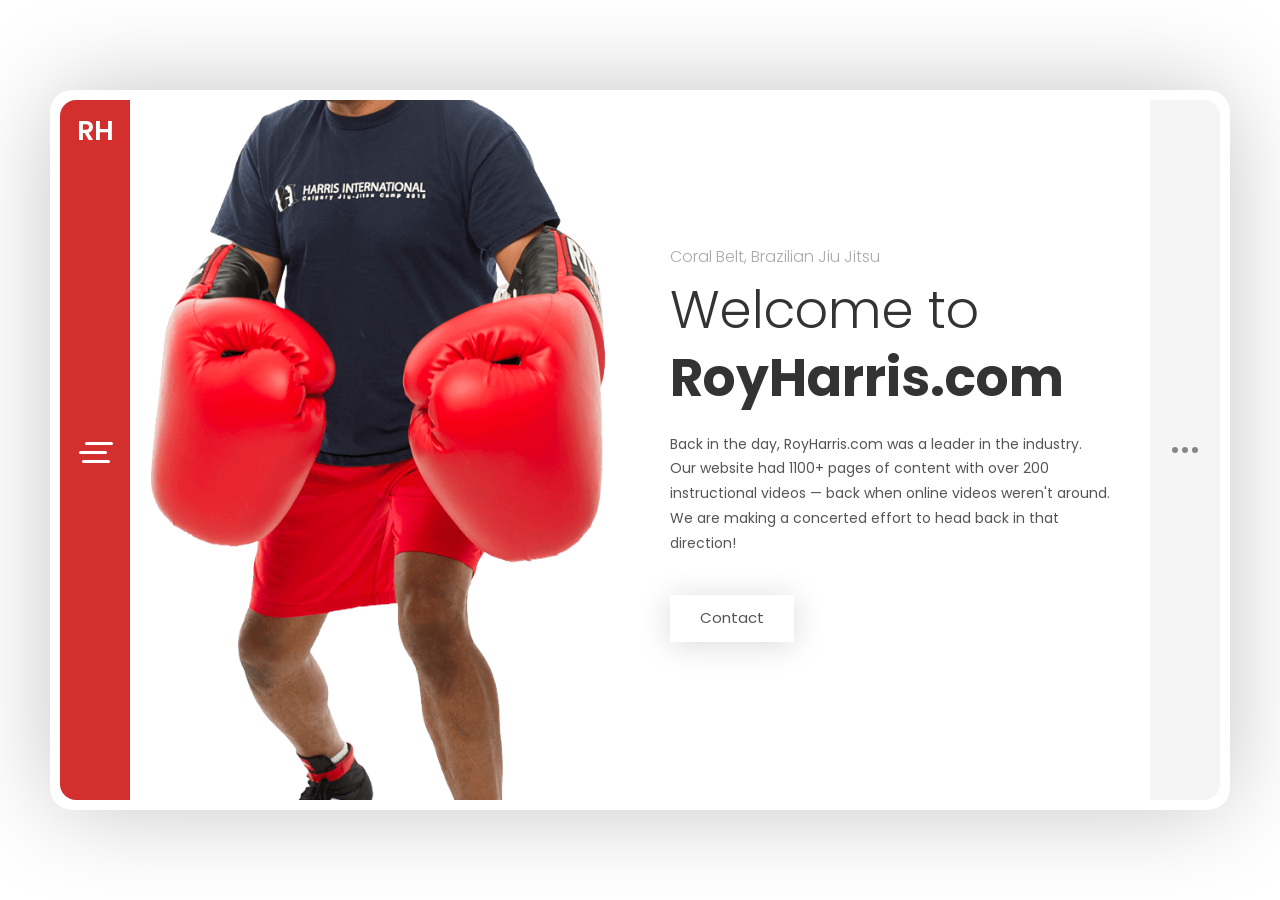
==== commit a51cd9fd: "hero photo to big-gloves-roy.png, red to #D32F2F, phone/email links, styles trained black, article t" ====
--- a/Alan - vCard Template/Light/2/index.html
+++ b/Alan - vCard Template/Light/2/index.html
@@ -214,8 +214,8 @@
                   <div id="home_content_1" class="home-content">
                     <div class="row flex-v-align">
                       <div class="col-sm-12 without-padding col-md-6 col-lg-6">
-                        <div class="home-photo">
-                          <div class="hp-inner" style="background-image: url(./img/profile_img.jpg)"></div>
+                          <div class="home-photo">
+                          <div class="hp-inner" style="background-image: url(./img/big-gloves-roy.png)"></div>
                         </div>
                       </div>
 
--- a/Alan - vCard Template/Light/2/css/main.css
+++ b/Alan - vCard Template/Light/2/css/main.css
@@ -94,7 +94,7 @@
 }
 
 a {
-  color: #C62828;
+  color: #D32F2F;
   text-decoration: none;
   outline: none;
   -webkit-transition: all .3s ease-in-out;
@@ -270,7 +270,7 @@
   top: 0;
   opacity: 0;
   background: transparent !important;
-  border: 1px solid #C62828;
+  border: 1px solid #D32F2F;
   border-right-width: 0;
   height: 100%;
   -webkit-transition: all 0.3s ease-in-out;
@@ -305,7 +305,7 @@
 
 .form-group:not(.form-group-checkbox) .form-control:focus ~ label,
 .form-group.form-group-focus:not(.form-group-checkbox) .form-control ~ label {
-  color: #C62828;
+  color: #D32F2F;
   top: -20px;
   left: 0;
   z-index: 1;
@@ -368,7 +368,7 @@
 }
 
 .form-group-with-icon.form-group-focus i {
-  color: #C62828;
+  color: #D32F2F;
 }
 
 .form-group.form-group-w-checkbox {
@@ -423,7 +423,7 @@
   top: 0;
   opacity: 0;
   background: transparent;
-  border: 2px solid #C62828;
+  border: 2px solid #D32F2F;
   border-right-width: 0;
   height: 100%;
   -webkit-transition: all 0.3s ease-in-out;
@@ -518,7 +518,7 @@
   border: 0;
   color: #fff;
   text-shadow: none;
-  background-color: #C62828;
+  background-color: #D32F2F;
   border-radius: 0;
   font-family: 'Poppins', Helvetica, sans-serif;
   -webkit-transition: all 0.3s ease-in-out;
@@ -577,11 +577,11 @@
 /* / buttons */
 
 .border-top {
-  border-top: 2px solid #C62828;
+  border-top: 2px solid #D32F2F;
 }
 
 .border-bottom {
-  border-bottom: 2px solid #C62828;
+  border-bottom: 2px solid #D32F2F;
 }
 
 /* Footer */
@@ -945,7 +945,7 @@
   width: 52px;
   height: 52px;
   margin: 100px auto;
-  background-color: #C62828;
+  background-color: #D32F2F;
 
   border-radius: 100%;  
   -webkit-animation: sk-scaleout 1.0s infinite ease-in-out;
@@ -985,7 +985,7 @@
 }
 
 .ps:hover>.ps__scrollbar-y-rail:hover>.ps__scrollbar-y {
-    background-color: #C62828;
+    background-color: #D32F2F;
 }
 
 .ps>.ps__scrollbar-y-rail {
@@ -1197,7 +1197,7 @@
   .header-content {
     position: relative;
     display: inline-block;
-    background-color: #C62828;
+    background-color: #D32F2F;
     float: left;
     width: 70px;
     height: 100%;
@@ -1309,7 +1309,7 @@
 
 .header-buttons .btn-primary:hover {
   background-color: #fff;
-  color: #C62828;
+  color: #D32F2F;
   border-color: #fff;
 }
 
@@ -1679,7 +1679,7 @@
 
 .page-title h1 span,
 .page-title h2 span {
-    color: #C62828;
+    color: #D32F2F;
 }
 
 .page-title .page-subtitle {
@@ -1893,7 +1893,7 @@
 
 .block-title h2 span,
 h3.comment-reply-title span {
-  color: #C62828;
+  color: #D32F2F;
 }
 
 .block-title h2:after,
@@ -1904,7 +1904,7 @@
   position: absolute;
   content: '';
   width: 24px;
-  background-color: #C62828;
+  background-color: #D32F2F;
   height: 2px;
   bottom: 0;
 }
@@ -2058,7 +2058,7 @@
   font-size: 48px;
   line-height: 80px;
   color: #fff;
-  background-color: #C62828;
+  background-color: #D32F2F;
   width: 80px;
   height: 80px;
   border-radius: 100px;
@@ -2741,7 +2741,7 @@
 }
 
 .portfolio-page-nav > div.nav-item a:hover {
-  background-color: #C62828;
+  background-color: #D32F2F;
   color: #fff;
 }
 
@@ -2812,7 +2812,7 @@
 }
 
 .project-general-info .lnr {
-  color: #C62828;
+  color: #D32F2F;
   margin-right: 6px;
   font-weight: 600;
 }
@@ -2848,7 +2848,7 @@
 }
 
 .share-buttons a:hover {
-  color: #C62828;
+  color: #D32F2F;
 }
 
 .share-buttons a.btn:last-child {
@@ -3170,7 +3170,7 @@
 }
 
 .entry-meta.entry-meta-bottom .share-buttons a:hover {
-  color: #C62828;
+  color: #D32F2F;
 }
 
 .entry-meta.entry-meta-bottom .post-info span {
@@ -3205,7 +3205,7 @@
 }
 
 .post-comments .media-footer a:hover {
-  color: #C62828;
+  color: #D32F2F;
 }
 
 .blog-post-content .divider {
@@ -3384,7 +3384,7 @@
 }
 
 .entry-title a:hover {
-  color: #C62828;
+  color: #D32F2F;
 }
 
 .site-content .entry-header {
@@ -3402,7 +3402,7 @@
 }
 
 .entry-meta a:hover {
-  color: #C62828;
+  color: #D32F2F;
 }
 
 .entry-meta.entry-meta-top > span:after {
@@ -3447,7 +3447,7 @@
   font-size: 14px;
   margin: 0 6px 6px 0;
   color: #fff;
-  background-color: #C62828;
+  background-color: #D32F2F;
   padding: 2px 5px;
 }
 
@@ -3457,7 +3457,7 @@
 
 .cat-links li a:hover {
   color: #fff;
-  background-color: #C62828;
+  background-color: #D32F2F;
 }
 
 .byline {
@@ -3591,7 +3591,7 @@
 }
 
 .entry-content .edit-link a:hover {
-  color: #C62828;
+  color: #D32F2F;
 }
 
 .entry-content .more-link {
@@ -3662,8 +3662,8 @@
 }
 
 .page-links a:hover {
-  background: #C62828;
-  border: 1px solid #C62828;
+  background: #D32F2F;
+  border: 1px solid #D32F2F;
   color: #fff;
 }
 
@@ -3732,7 +3732,7 @@
 }
 
 .image-navigation a:hover {
-  color: #C62828;
+  color: #D32F2F;
 }
 
 .post-navigation .lm-nav-link {
@@ -3782,7 +3782,7 @@
 
 .post-navigation .lm-nav-link a:hover span,
 .post-navigation .lm-nav-link a:hover h5 {
-  color: #C62828;
+  color: #D32F2F;
 }
 
 
@@ -3823,12 +3823,12 @@
 .paging-navigation .page-numbers.current:hover,
 .paging-navigation .page-numbers.current:focus {
   color: #222;
-  border: 2px solid #C62828;
+  border: 2px solid #D32F2F;
 }
 
 .paging-navigation a:hover,
 .paging-navigation a:focus {
-  background-color: #C62828;
+  background-color: #D32F2F;
   color: #fff;
 }
 
@@ -4263,7 +4263,7 @@
 }
 
 .calendar_wrap td#today {
-  background-color: #C62828;
+  background-color: #D32F2F;
   color: #fff;
   padding: 0 3px;
 }
@@ -4403,7 +4403,7 @@
 .nothing-found p {
   display: inline-block;
   color: #fff;
-  background-color: #C62828;
+  background-color: #D32F2F;
   padding: 0 10px;
   font-size: 16px;
 }
@@ -4803,7 +4803,7 @@
     top: 0;
     right: 0;
     bottom: 0;
-    background-color: #C62828;
+    background-color: #D32F2F;
     z-index: 101;
     text-align: center;
     overflow: visible;
@@ -5457,7 +5457,7 @@
 
 .skills-first-style .skill-percentage {
   position: absolute;
-  background-color: #C62828;
+  background-color: #D32F2F;
   -moz-border-radius: 1px;
   -webkit-border-radius: 1px;
   border-radius: 1px;
@@ -5516,7 +5516,7 @@
 }
 
 .info-list .title {
-  color: #C62828;
+  color: #D32F2F;
   margin-right: 5px;
   font-weight: 600;
 }
@@ -5666,8 +5666,8 @@
 .testimonials.owl-carousel .owl-nav .owl-next:hover,
 .clients.owl-carousel .owl-nav .owl-prev:hover,
 .clients.owl-carousel .owl-nav .owl-next:hover {
-    background-color: #C62828;
-    border-color: #C62828;
+    background-color: #D32F2F;
+    border-color: #D32F2F;
     color: #fff;
 }
 /* --- End of Sliders Nav --- */
@@ -5773,7 +5773,7 @@
   font-weight: 400;
   display: block;
   margin: 10px 0;
-  color: #C62828;
+  color: #D32F2F;
 }
 
 .fun-fact-block-value {
@@ -5938,7 +5938,7 @@
 
 .knowledges li {
   display: inline-block;
-  background-color: #C62828;
+  background-color: #D32F2F;
   border-radius: 4px;
   color: #fff;
   padding: 6px 14px;
@@ -6056,7 +6056,7 @@
 .lm-info-block i {
   position: relative;
   font-size: 33px;
-  color: #C62828;
+  color: #D32F2F;
   z-index: 1;
 }
 
@@ -6071,7 +6071,7 @@
   font-weight: 400;
   display: block;
   margin: 10px 0;
-  color: #C62828;
+  color: #D32F2F;
 }
 
 
@@ -6178,7 +6178,7 @@
   transform: translateY(-5px);
   -webkit-box-shadow: 0 15px 30px rgba(0, 0, 0, 0.12);
   box-shadow: 0 15px 30px rgba(0, 0, 0, 0.12);
-  border-color: #C62828;
+  border-color: #D32F2F;
 }
 
 .course-card-img {
@@ -6201,7 +6201,7 @@
 
 .course-card-levels {
   font-size: 13px;
-  color: #C62828;
+  color: #D32F2F;
   font-weight: 500;
   display: block;
   margin-bottom: 4px;
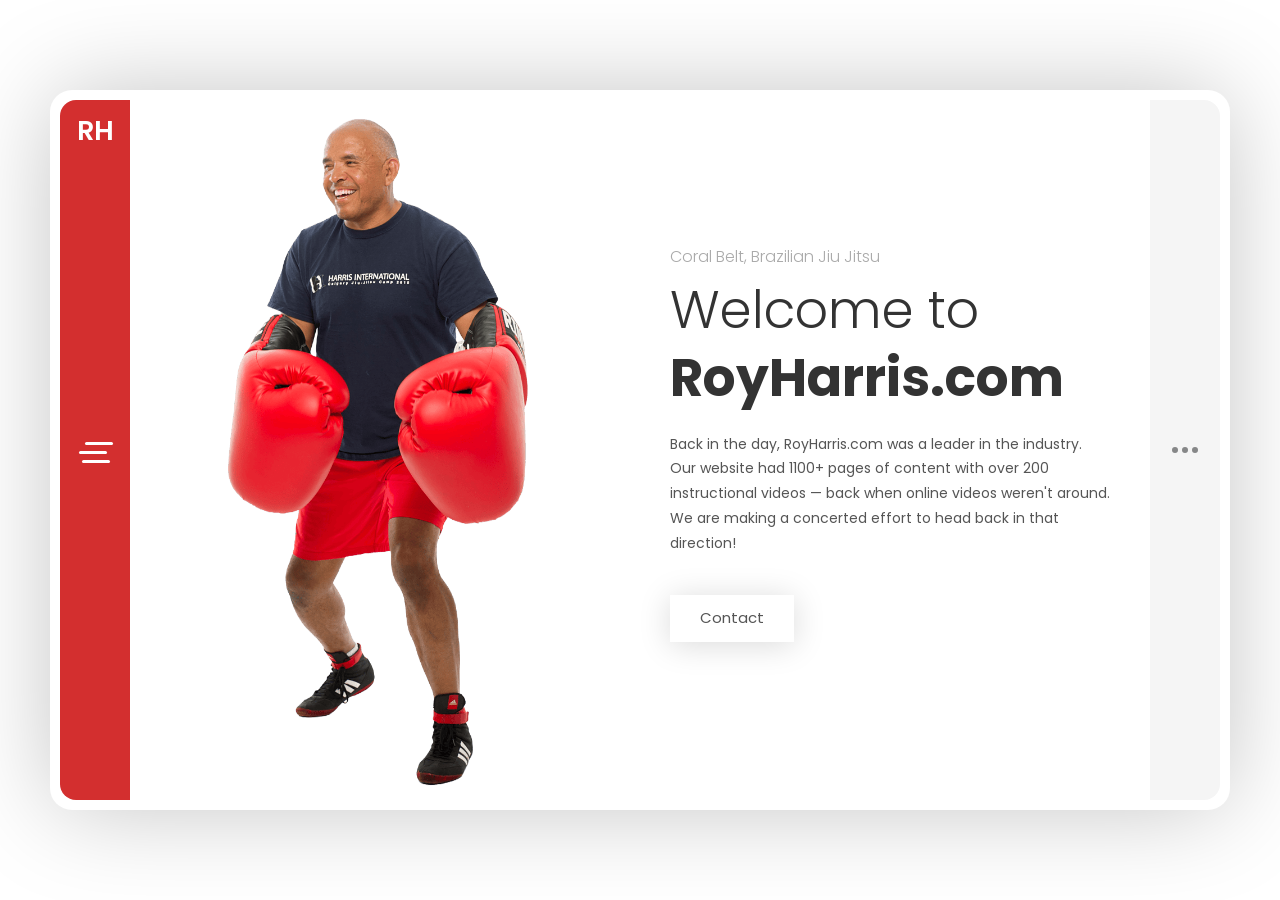
==== commit 98eef17d: "update social links: Facebook, Instagram, YouTube" ====
--- a/Alan - vCard Template/Light/2/index.html
+++ b/Alan - vCard Template/Light/2/index.html
@@ -89,19 +89,19 @@
                 <div class="social-links">
                   <ul>
                     <li>
-                      <a href="https://www.facebook.com/RoyHarrisBJJ/" target="_blank">
+                      <a href="https://www.facebook.com/roy.harris.international" target="_blank">
                         <i class="fab fa-facebook-f"></i>
                       </a>
                     </li>
                     
                     <li>
-                      <a href="https://www.instagram.com/royharrisbjj/" target="_blank">
+                      <a href="https://www.instagram.com/royharris.sandiego/" target="_blank">
                         <i class="fab fa-instagram"></i>
                       </a>
                     </li>
                     
                     <li>
-                      <a href="https://www.youtube.com/@RoyHarrisBJJ" target="_blank">
+                      <a href="https://www.youtube.com/@RoyHarris/videos" target="_blank">
                         <i class="fab fa-youtube"></i>
                       </a>
                     </li>
@@ -489,13 +489,13 @@
             <div class="footer-social">
               <ul class="footer-social-links">
                 <li>
-                  <a href="https://www.facebook.com/RoyHarrisBJJ/" target="_blank">Facebook</a>
+                  <a href="https://www.facebook.com/roy.harris.international" target="_blank">Facebook</a>
                 </li>
                 <li>
-                  <a href="https://www.instagram.com/royharrisbjj/" target="_blank">Instagram</a>
+                  <a href="https://www.instagram.com/royharris.sandiego/" target="_blank">Instagram</a>
                 </li>
                 <li>
-                  <a href="https://www.youtube.com/@RoyHarrisBJJ" target="_blank">YouTube</a>
+                  <a href="https://www.youtube.com/@RoyHarris/videos" target="_blank">YouTube</a>
                 </li>
               </ul>
             </div>
--- a/Alan - vCard Template/Light/2/css/main.css
+++ b/Alan - vCard Template/Light/2/css/main.css
@@ -4636,15 +4636,16 @@
   background-image: url(../images/main_photo.jpg);
   background-position: center;
   background-repeat: no-repeat;
-  background-size: cover;
+  background-size: contain;
+  background-color: #fff;
   height: auto;
   display: block;
   position: absolute;
-  top: -18px;
-  bottom: -18px;
-  width: auto;
-  left: -18px;
-  right: -18px;
+  top: 0;
+  bottom: 0;
+  width: 100%;
+  left: 0;
+  right: 0;
 }
 
 .home-page-third-style .without-padding {
